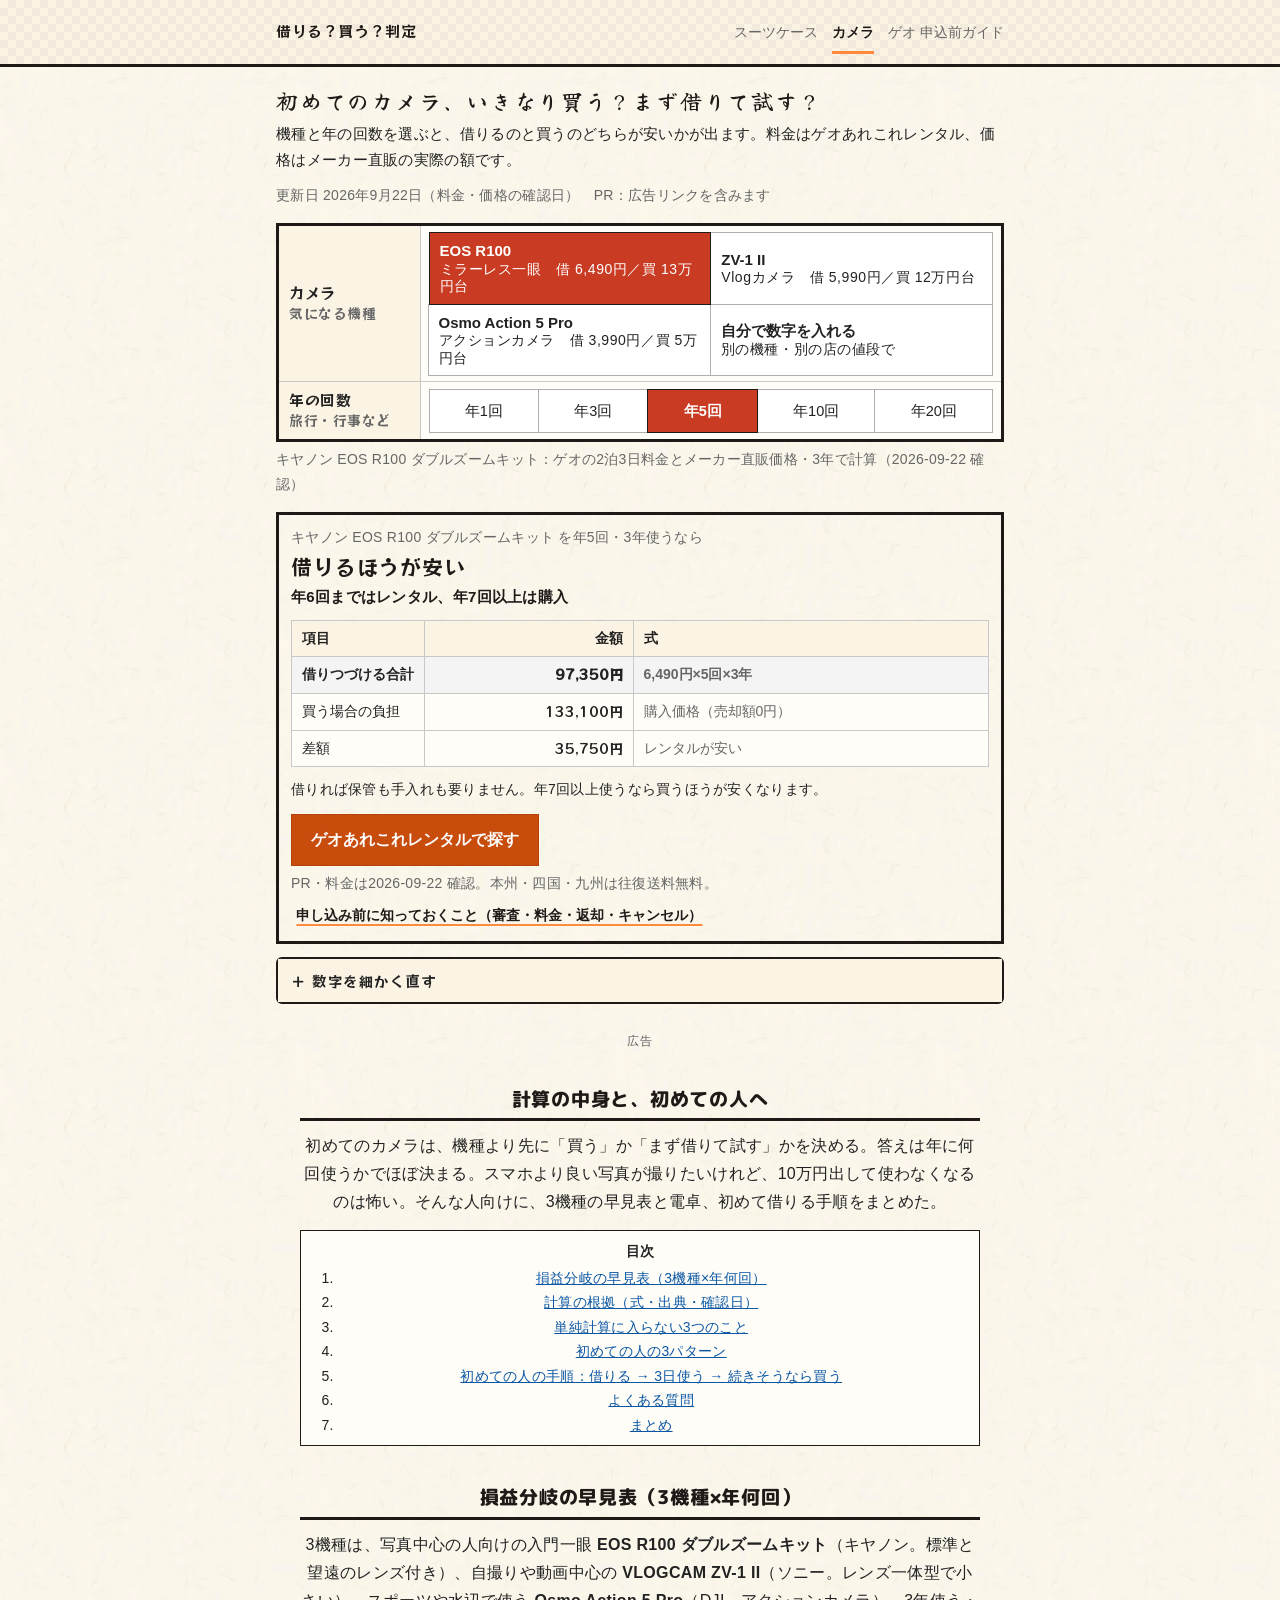
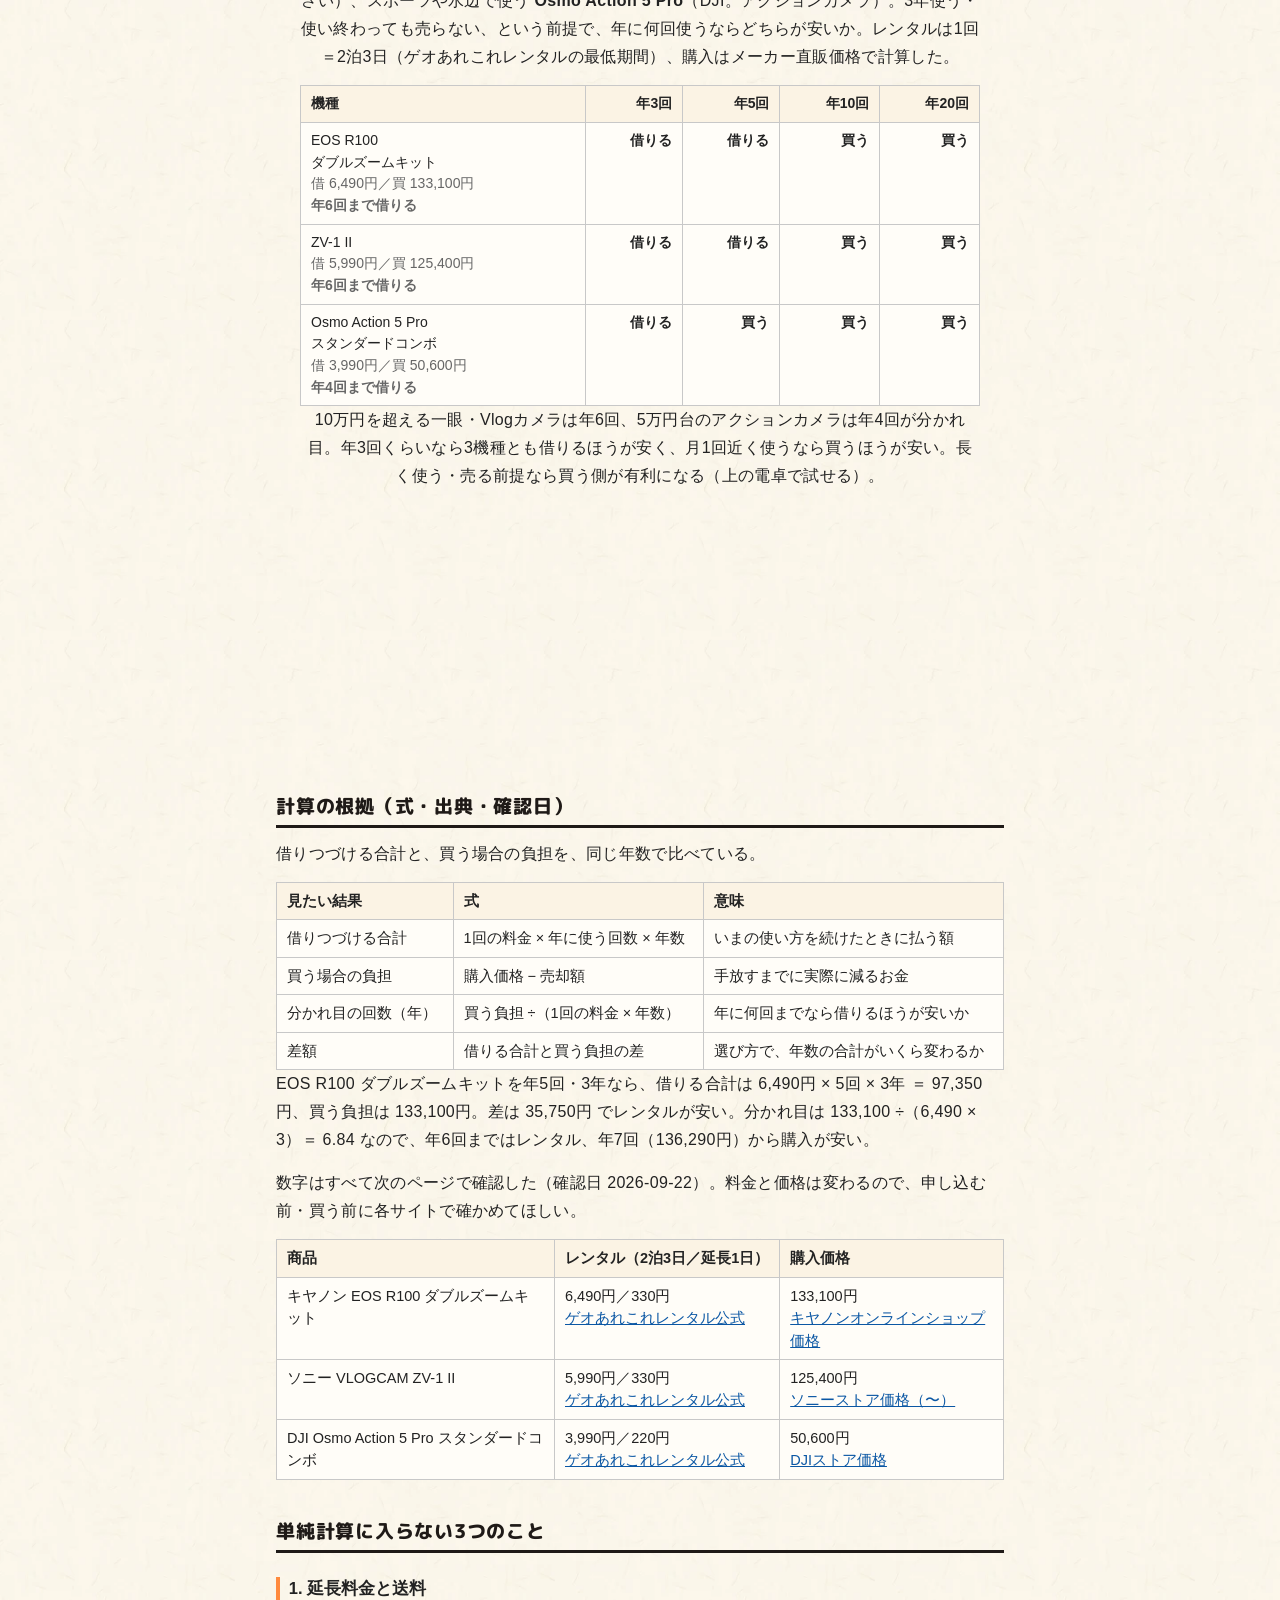
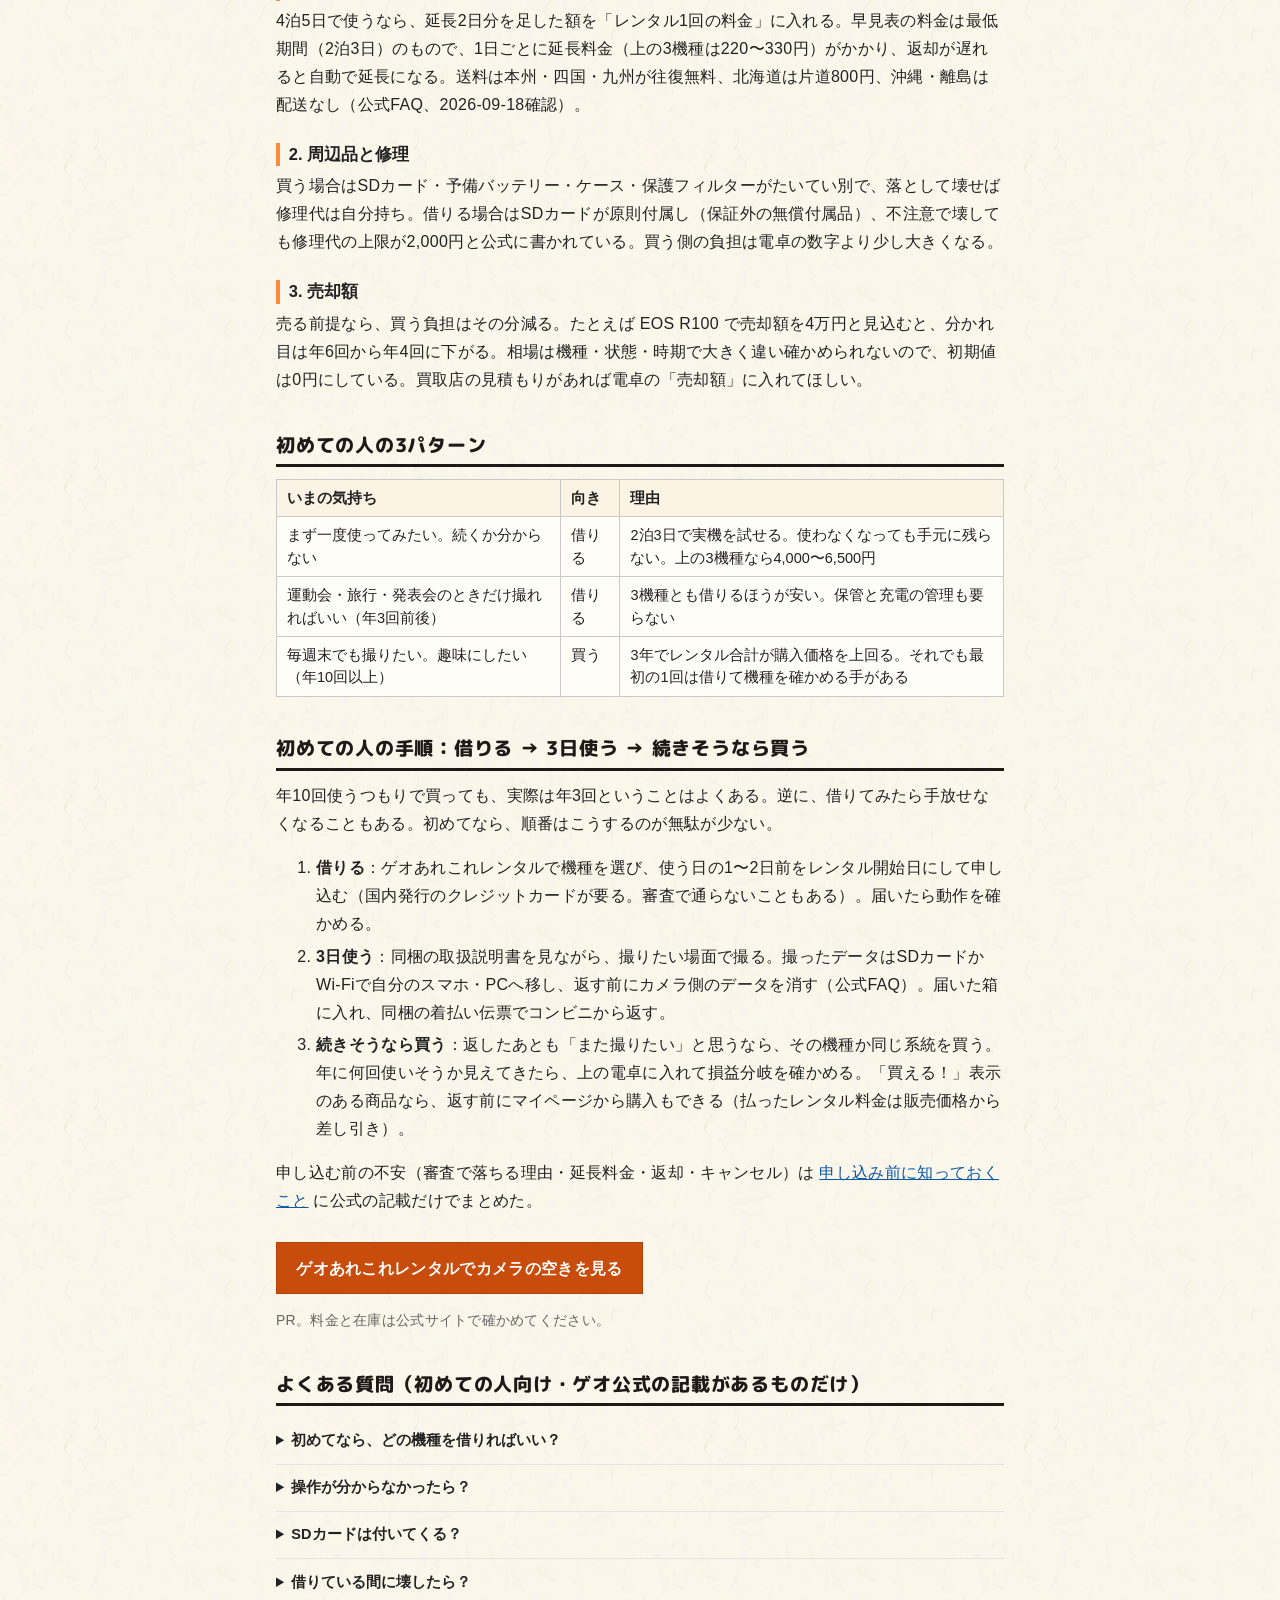
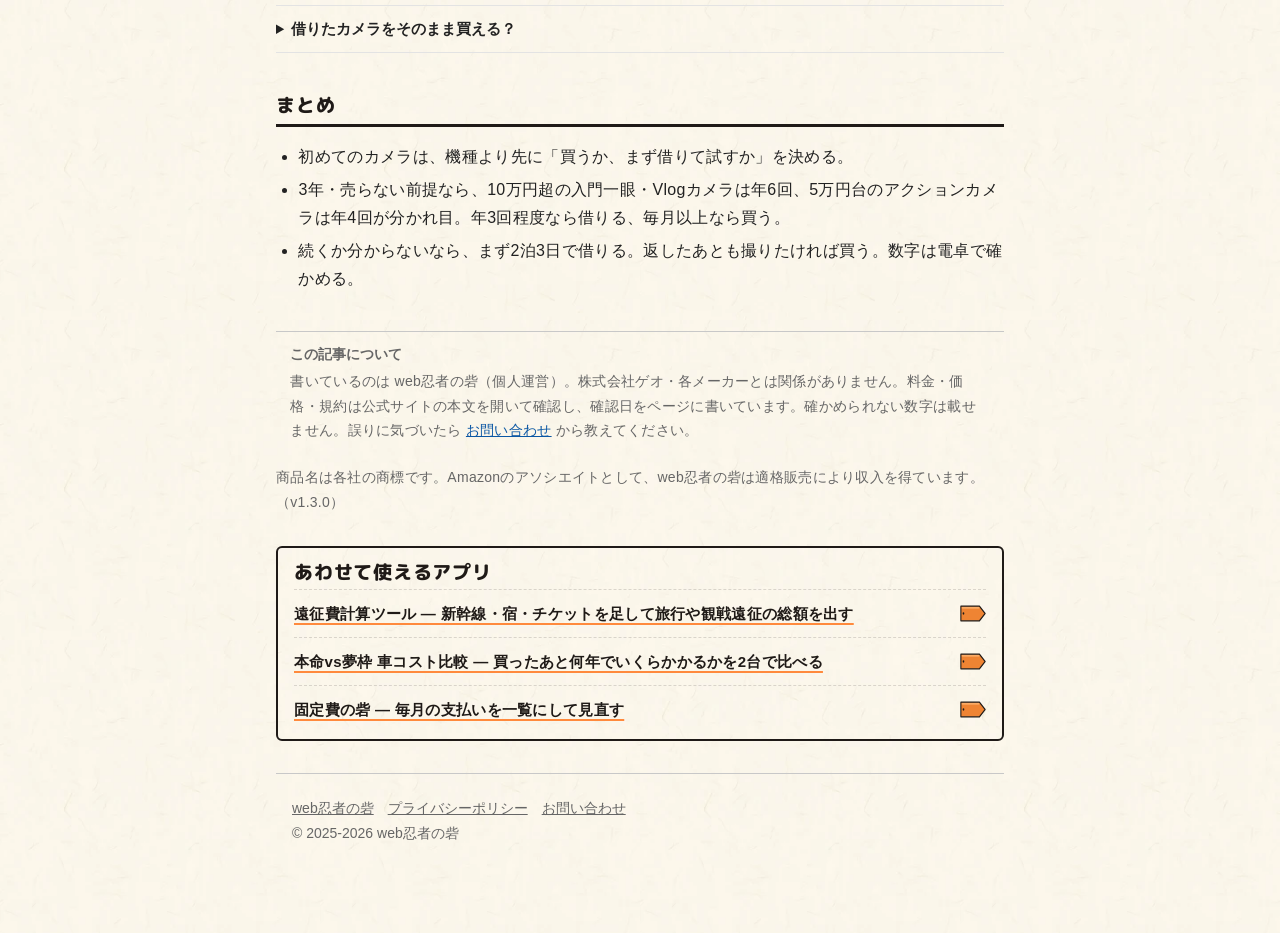
==== camera/index.html @ 1b73aba7 "主ボタンを平らなオレンジ＋墨の枠に統一（kit a52d595） Co-Authored-By: Claude Opus 5.5 <noreply@anthropic.com>" ====
<!DOCTYPE html>
<html lang="ja">
<head>
<meta charset="UTF-8">
<meta name="viewport" content="width=device-width, initial-scale=1">

<title>初めてのカメラ、いきなり買う？まず借りて試す？年5〜7回が分かれ目｜損益分岐を計算【2026年9月】</title>
<meta name="description" content="カメラを持っていない人が、いきなり買うか、まず借りて試すか。年に何回使うかで分かれ目が決まる。入門一眼・Vlogカメラ・アクションカメラの早見表と電卓、初めて借りる手順、初心者の疑問への答え（ゲオ公式の記載のみ）。料金と価格は2026年9月18日確認。">
<link rel="canonical" href="https://rentbuy.kkpwebninja.com/camera/">
<meta name="robots" content="index,follow,max-image-preview:large">
<meta name="theme-color" content="#ff8a3d">
<!-- WEBNINJA_UNIFIED_FAVICON -->
<link rel="icon" type="image/png" sizes="32x32" href="/favicon.png">
<link rel="icon" type="image/png" sizes="192x192" href="/favicon-192.png">
<link rel="apple-touch-icon" sizes="180x180" href="/apple-touch-icon.png">

<meta property="og:type" content="website">
<meta property="og:title" content="初めてのカメラ、いきなり買う？まず借りて試す？年5〜7回が分かれ目">
<meta property="og:description" content="カメラを持っていない人向け。早見表と電卓で年に何回までなら借りるほうが安いかが分かり、初めて借りる手順も。">
<meta property="og:url" content="https://rentbuy.kkpwebninja.com/camera/">
<meta property="og:site_name" content="借りる？買う？判定">
<meta property="og:locale" content="ja_JP">
<meta property="og:image" content="https://rentbuy.kkpwebninja.com/ogp-camera.png?d=20260922">
<meta name="twitter:card" content="summary_large_image">
<meta name="twitter:image" content="https://rentbuy.kkpwebninja.com/ogp-camera.png?d=20260922">

<!-- GA4（砦共通） -->
<script async src="https://www.googletagmanager.com/gtag/js?id=G-2LM85GJN0L"></script>
<script>
  window.dataLayer = window.dataLayer || [];
  function gtag(){dataLayer.push(arguments);}
  gtag('js', new Date());
  gtag('config', 'G-2LM85GJN0L');
</script>
<script async data-overlays="bottom" src="https://pagead2.googlesyndication.com/pagead/js/adsbygoogle.js?client=ca-pub-1298304917726270" crossorigin="anonymous"></script>


<script type="application/ld+json">
{
  "@context":"https://schema.org",
  "@graph":[
    {
      "@type":"WebApplication",
      "@id":"https://rentbuy.kkpwebninja.com/camera/#app",
      "name":"借りる？買う？判定（初めてのカメラ）",
      "url":"https://rentbuy.kkpwebninja.com/camera/",
      "applicationCategory":"FinanceApplication",
      "operatingSystem":"Web",
      "inLanguage":"ja",
      "softwareVersion":"1.4.0",
      "datePublished":"2026-09-18",
      "description":"購入価格・レンタル料金・年に使う回数から、レンタルと購入の損益分岐を計算する無料の電卓。",
      "offers":{"@type":"Offer","price":"0","priceCurrency":"JPY"},
      "author":{"@type":"Organization","name":"web忍者の砦"},
      "publisher":{"@type":"Organization","name":"web忍者の砦","url":"https://kkpwebninja.com/"},
      "isAccessibleForFree":true
    },
    {
      "@type":"FAQPage",
      "@id":"https://rentbuy.kkpwebninja.com/#faq",
      "mainEntity":[
        {"@type":"Question","name":"初めてなら、どの機種を借ればいいですか",
         "acceptedAnswer":{"@type":"Answer","text":"ゲオあれこれレンタルのカメラ一覧では、EOS R100 や EOS R50 のダブルズームキットに「入学式・旅行」、EOS Kiss M2 に「初心者・サブ機」の表示が付いています（2026年9月18日時点）。写真中心なら入門一眼、自撮りや動画中心なら Vlog カメラ、スポーツや水辺ならアクションカメラが対象になります。"}},
        {"@type":"Question","name":"操作が分からなかったらどうすればいいですか",
         "acceptedAnswer":{"@type":"Answer","text":"公式FAQによると、各商品には原則としてメーカーの公式取扱説明書が同梱されます。充電方法や撮影データの転送方法も、同梱の説明書かメーカー公式サイトで確認するよう案内されています。"}},
        {"@type":"Question","name":"SDカードは付いてきますか",
         "acceptedAnswer":{"@type":"Answer","text":"原則として付属しますが、保証対象外の「無償付属品」です。不足や不具合があっても再送・交換・返金はなく、大切な撮影には予備を自分で用意するよう公式FAQに書かれています。"}},
        {"@type":"Question","name":"借りている間に壊したらどうなりますか",
         "acceptedAnswer":{"@type":"Answer","text":"公式の保証ページでは、通常の使い方でついたキズや汚れは請求されず、不注意で壊した場合の修理代は上限2,000円とされています。破損の程度が大きい場合は修理費の一部か商品代金相当額を負担することがあり、紛失・盗難は販売価格の100%を上限に請求されます。"}},
        {"@type":"Question","name":"借りたカメラをそのまま買えますか",
         "acceptedAnswer":{"@type":"Answer","text":"商品ページに「買える！」アイコンがある商品だけ、レンタル期間中にマイページから購入できます。支払い済みのレンタル料金は販売価格から差し引かれます。返却手続き後は購入できず、購入品は中古品でメーカー保証はありません（公式FAQ）。"}}
      ]
    }
  ]
}
</script>

<!-- 筆と太字はこのページで使う字だけ（python3 ~/test/kkp-kit/fonttext.py index.html --extra "（JS 内の全角文字すべて）"）。本文の書体はこのサイトのまま -->
<link href="https://fonts.googleapis.com/css2?family=M+PLUS+Rounded+1c:wght@700;800&display=swap" rel="stylesheet">
<link href="https://fonts.googleapis.com/css2?family=Yuji+Syuku&family=RocknRoll+One&display=swap&text=%25%2C-.0123456789%40ACDEFGIJKLMOPQRSUVWZ_abcegijklmnoprstvwz%C2%A9%C3%97%C3%B7%E2%80%94%E2%86%92%E2%88%92%E3%80%81%E3%80%82%E3%80%8C%E3%80%8D%E3%80%90%E3%80%91%E3%80%9C%E3%81%82%E3%81%84%E3%81%86%E3%81%88%E3%81%8A%E3%81%8B%E3%81%8C%E3%81%8D%E3%81%8F%E3%81%90%E3%81%91%E3%81%93%E3%81%94%E3%81%95%E3%81%97%E3%81%98%E3%81%99%E3%81%9A%E3%81%9B%E3%81%9D%E3%81%9F%E3%81%A0%E3%81%A1%E3%81%A3%E3%81%A4%E3%81%A5%E3%81%A6%E3%81%A7%E3%81%A8%E3%81%A9%E3%81%AA%E3%81%AB%E3%81%AE%E3%81%AF%E3%81%B0%E3%81%B3%E3%81%B6%E3%81%B8%E3%81%B9%E3%81%BB%E3%81%BC%E3%81%BE%E3%81%BF%E3%82%80%E3%82%81%E3%82%82%E3%82%84%E3%82%88%E3%82%89%E3%82%8A%E3%82%8B%E3%82%8C%E3%82%8D%E3%82%8F%E3%82%92%E3%82%93%E3%82%A2%E3%82%A3%E3%82%A4%E3%82%A8%E3%82%AA%E3%82%AB%E3%82%AC%E3%82%AD%E3%82%AF%E3%82%B1%E3%82%B2%E3%82%B3%E3%82%B5%E3%82%B7%E3%82%B8%E3%82%B9%E3%82%BA%E3%82%BB%E3%82%BD%E3%82%BF%E3%83%80%E3%83%81%E3%83%83%E3%83%84%E3%83%86%E3%83%87%E3%83%88%E3%83%89%E3%83%8B%E3%83%8E%E3%83%90%E3%83%91%E3%83%93%E3%83%95%E3%83%96%E3%83%97%E3%83%99%E3%83%9A%E3%83%9B%E3%83%9C%E3%83%9D%E3%83%9E%E3%83%9F%E3%83%A0%E3%83%A1%E3%83%A3%E3%83%A4%E3%83%A7%E3%83%A9%E3%83%AA%E3%83%AB%E3%83%AC%E3%83%B3%E3%83%BB%E3%83%BC%E4%B8%80%E4%B8%87%E4%B8%8A%E4%B8%8B%E4%B8%8D%E4%B8%AD%E4%B9%9D%E4%BA%88%E4%BA%8B%E4%BA%A4%E4%BA%BA%E4%BB%98%E4%BB%A3%E4%BB%A5%E4%BB%B6%E4%BC%9A%E4%BC%9D%E4%BD%8E%E4%BD%93%E4%BD%95%E4%BD%9C%E4%BD%BF%E4%BE%A1%E4%BF%82%E4%BF%9D%E4%BF%AE%E5%80%8B%E5%80%99%E5%80%9F%E5%80%A4%E5%81%B4%E5%82%99%E5%84%9F%E5%85%83%E5%85%85%E5%85%88%E5%85%A5%E5%85%AC%E5%85%B7%E5%85%B8%E5%86%85%E5%86%86%E5%86%8D%E5%86%99%E5%87%BA%E5%88%86%E5%88%87%E5%88%9D%E5%88%A4%E5%88%A5%E5%88%A9%E5%89%87%E5%89%8D%E5%8A%9B%E5%8B%95%E5%8C%97%E5%8D%93%E5%8D%98%E5%8D%B4%E5%8E%9F%E5%8F%8E%E5%8F%96%E5%8F%A3%E5%8F%A4%E5%8F%B0%E5%90%84%E5%90%88%E5%90%8C%E5%90%8D%E5%90%91%E5%90%AB%E5%91%8A%E5%91%A8%E5%91%B3%E5%91%BD%E5%93%81%E5%95%86%E5%95%8F%E5%96%B6%E5%9B%9B%E5%9B%9E%E5%9B%BA%E5%9B%BD%E5%9C%A8%E5%9E%8B%E5%A0%B4%E5%A3%8A%E5%A3%B2%E5%A4%89%E5%A4%96%E5%A4%A2%E5%A4%A7%E5%A4%B1%E5%A7%8B%E5%AD%97%E5%AD%A6%E5%AE%89%E5%AE%9A%E5%AE%9F%E5%AE%BF%E5%AF%A9%E5%AF%BE%E5%B0%8F%E5%B0%91%E5%B1%8A%E5%B1%9E%E5%B2%90%E5%B3%B6%E5%B7%9E%E5%B7%AE%E5%B8%B8%E5%B9%B4%E5%B9%B9%E5%BA%83%E5%BA%97%E5%BA%A6%E5%BA%AB%E5%BB%B6%E5%BC%8F%E5%BC%95%E5%BD%93%E5%BD%A2%E5%BD%B1%E5%BE%80%E5%BE%81%E5%BE%8C%E5%BE%97%E5%BE%A9%E5%BF%83%E5%BF%8D%E6%80%96%E6%80%9D%E6%84%8F%E6%85%8B%E6%88%A6%E6%89%8B%E6%89%95%E6%89%B1%E6%8B%85%E6%8B%A0%E6%8C%81%E6%8E%A2%E6%8F%90%E6%8F%9B%E6%90%8D%E6%92%AE%E6%93%8D%E6%94%AF%E6%94%BE%E6%95%85%E6%95%99%E6%95%B0%E6%96%87%E6%96%99%E6%96%B0%E6%96%B9%E6%97%85%E6%97%A5%E6%97%A7%E6%97%A9%E6%98%8E%E6%99%82%E6%9B%B4%E6%9B%B8%E6%9C%80%E6%9C%88%E6%9C%89%E6%9C%9B%E6%9C%9F%E6%9C%AB%E6%9C%AC%E6%9D%A1%E6%9E%9A%E6%9E%9C%E6%9E%A0%E6%9F%BB%E6%A0%AA%E6%A0%B9%E6%A0%BC%E6%A1%88%E6%A2%B1%E6%A8%99%E6%A9%9F%E6%AC%84%E6%AC%A1%E6%AE%8B%E6%AE%B5%E6%AF%8E%E6%AF%94%E6%B0%97%E6%B0%B4%E6%B1%82%E6%B1%9A%E6%B1%BA%E6%B2%96%E6%B3%8A%E6%B3%95%E6%B3%A8%E6%B5%B7%E6%B6%88%E6%B8%88%E6%B8%9B%E6%BA%96%E7%82%B9%E7%84%A1%E7%84%B6%E7%89%87%E7%8A%B6%E7%90%86%E7%94%A8%E7%94%B1%E7%94%B3%E7%94%BB%E7%95%AA%E7%99%BA%E7%9A%84%E7%9B%8A%E7%9B%97%E7%9B%AE%E7%9B%B4%E7%9B%B8%E7%9C%9F%E7%9C%BC%E7%9D%80%E7%9F%A5%E7%A0%A6%E7%A0%B4%E7%A2%BA%E7%A4%BA%E7%A4%BE%E7%A5%A8%E7%A7%BB%E7%A8%8B%E7%A8%8E%E7%A8%AE%E7%A9%8D%E7%A9%BA%E7%AA%93%E7%AD%94%E7%AE%97%E7%AE%A1%E7%AE%B1%E7%B3%BB%E7%B4%84%E7%B4%90%E7%B4%94%E7%B4%9B%E7%B4%B0%E7%B5%82%E7%B5%90%E7%B5%A1%E7%B5%B1%E7%B6%9A%E7%B7%8F%E7%B7%9A%E7%B8%84%E8%80%85%E8%87%AA%E8%89%AF%E8%90%BD%E8%A1%8C%E8%A1%A8%E8%A3%9C%E8%A6%81%E8%A6%8B%E8%A6%8F%E8%A6%A7%E8%A6%B3%E8%A8%88%E8%A8%98%E8%A8%AD%E8%A8%BC%E8%A9%A6%E8%A9%B3%E8%AA%8D%E8%AA%A4%E8%AA%AC%E8%AA%AD%E8%AB%8B%E8%AD%B7%E8%B1%A1%E8%B2%A0%E8%B2%A9%E8%B2%B7%E8%B2%BB%E8%B3%87%E8%B3%AA%E8%B3%BC%E8%B6%85%E8%B6%A3%E8%B6%B3%E8%BA%AB%E8%BB%8A%E8%BB%A2%E8%BC%83%E8%BC%89%E8%BE%BA%E8%BE%BC%E8%BF%91%E8%BF%94%E9%80%81%E9%80%86%E9%80%9A%E9%80%A3%E9%80%B1%E9%81%85%E9%81%8B%E9%81%93%E9%81%95%E9%81%A0%E9%81%A9%E9%81%B8%E9%83%A8%E9%85%8D%E9%87%91%E9%95%B7%E9%96%80%E9%96%8B%E9%96%93%E9%96%A2%E9%99%90%E9%9A%9B%E9%9A%9C%E9%9A%A0%E9%9B%A2%E9%9B%A3%E9%9B%BB%E9%9D%A2%E9%A0%85%E9%A0%86%E9%A1%8D%E9%A7%84%EF%BC%81%EF%BC%88%EF%BC%89%EF%BC%8B%EF%BC%8F%EF%BC%9A%EF%BC%9D%EF%BC%9F%EF%BD%9C" rel="stylesheet">
<!-- 共通部品 D4（kkp-kit を kit/ にコピーしたもの。中は手で直さず kkp-kit 側で直して sync.sh） -->
<link rel="stylesheet" href="/kit/kit.css?v=a52d595">
<script src="/kit/kit.js?v=a52d595" defer></script>
<link rel="stylesheet" href="/style.css?v=20261025ux">
<!-- kkp-rel-d4:start -->
<style id="kkp-rel-d4">
/* あわせて使えるアプリ（統一仕様の欄）を D4 に: 和紙の面・筆の見出し・墨の字＋オレンジの下線＋道しるべ。入れ物なので影なし（kit: 影は押せるものだけ）。中身とリンクは触らない（インライン style に勝つため !important） */
@media screen{
.kkp-rel{box-sizing:border-box;background:var(--k-kinari) url(/kit/img/d4-washi.webp) 0 0/320px auto!important;border:var(--k-bw-s) solid var(--k-sumi)!important;border-radius:var(--k-r)!important;box-shadow:none!important;padding:12px 16px 6px!important;color:var(--k-sumi);text-align:left}
.kkp-rel>div:first-child,.kkp-rel>b:first-child{display:block;margin:0 0 4px!important;padding:0!important;border:0!important;font-family:var(--k-head)!important;font-weight:800!important;font-size:19px!important;line-height:1.3!important;letter-spacing:.04em;color:var(--k-sumi)!important;font-feature-settings:"palt" 1}
.kkp-rel>a{display:flex!important;align-items:center;gap:12px;box-sizing:border-box;min-height:48px;margin:0!important;padding:10px 0!important;border:0!important;border-top:1px dashed var(--k-line-soft)!important;background:none!important;color:var(--k-sumi)!important;font-size:15px!important;font-weight:700!important;line-height:1.55!important;letter-spacing:.02em;text-decoration:underline!important;text-decoration-color:var(--k-orange)!important;text-decoration-thickness:2px!important;text-underline-offset:4px;-webkit-tap-highlight-color:transparent}
.kkp-rel>a::after{content:"";flex:none;width:26px;height:17px;margin-left:auto;background:var(--k-sign) center/100% 100% no-repeat;transition:transform .2s}
.kkp-rel>a:hover{color:var(--k-shu)!important}
.kkp-rel>a:hover::after,.kkp-rel>a:active::after,.kkp-rel>a:focus-visible::after{transform:translateX(4px)}
}
@media screen and (max-width:712px){.kkp-rel{max-width:calc(100vw - 24px)!important;margin-left:auto!important;margin-right:auto!important}}
</style>
<!-- kkp-rel-d4:end -->
</head>
<body class="k-page">
<div class="site"><div class="site-in">
  <a class="site-name" href="/">借りる？買う？判定</a>
  <nav class="site-nav"><a href="/">スーツケース</a><a href="/camera/" aria-current="page">カメラ</a><a href="/geo-arekore/">ゲオ 申込前ガイド</a></nav>
</div></div>
<div class="wrap">
<header>
  <h1>初めてのカメラ、いきなり買う？まず借りて試す？</h1>
  <p class="lead">機種と年の回数を選ぶと、借りるのと買うのどちらが安いかが出ます。料金はゲオあれこれレンタル、価格はメーカー直販の実際の額です。</p>
  <p class="meta">更新日 2026年9月22日（料金・価格の確認日）　PR：広告リンクを含みます</p>
</header>

<main>
<table class="tool" aria-label="借りる？買う？の判定">
  <tr><th>カメラ<small>気になる機種</small></th><td><div class="seg two" id="chips"></div></td></tr>
  <tr><th>年の回数<small>旅行・行事など</small></th><td><div class="seg" id="nPick"></div></td></tr>
</table>
<p class="chipnote" id="chipnote"></p>

<section class="result" id="result" aria-live="polite">
  <p class="verdict" id="rItem"></p>
  <p class="big" id="rBig"></p>
  <p class="be" id="rBe"></p>
  <table class="rtable">
    <tr><th>項目</th><th class="num">金額</th><th>式</th></tr>
    <tr id="cRent"><td class="k">借りつづける合計</td><td class="num" id="rRent"></td><td class="f" id="rRentSub"></td></tr>
    <tr id="cBuy"><td class="k">買う場合の負担</td><td class="num" id="rBuy"></td><td class="f" id="rBuySub"></td></tr>
    <tr><td class="k">差額</td><td class="num" id="rDiff"></td><td class="f" id="rDiffSub"></td></tr>
  </table>
  <p class="why" id="rWhy"></p>
  <a class="cta" id="cta" href="#" target="_blank" rel="sponsored nofollow noopener"></a>
  <p class="ctanote" id="ctaNote"></p>
  <span id="a8px"></span>
  <a class="cta2" id="killer" href="/geo-arekore/" hidden>申し込み前に知っておくこと（審査・料金・返却・キャンセル）</a>
</section>

<details class="fine" id="fine">
  <summary>数字を細かく直す</summary>
  <section class="calc" aria-label="損益分岐の電卓">
  <table class="form">
    <tr><th><label for="price">購入価格<small>税込</small></label></th><td><input type="number" id="price" inputmode="numeric" min="0" step="1000"><span class="unit">円</span></td></tr>
    <tr><th><label for="fee">レンタル1回の料金<small>延長・送料も含めた合計</small></label></th><td><input type="number" id="fee" inputmode="numeric" min="0" step="10"><span class="unit">円</span></td></tr>
    <tr><th><label for="n">年に使う回数<small>旅行・行事など</small></label></th><td><input type="number" id="n" inputmode="numeric" min="1" max="365" step="1"><span class="unit">回</span></td></tr>
    <tr><th><label for="years">使う年数<small>買ったら何年使うか</small></label></th><td><input type="number" id="years" inputmode="numeric" min="1" max="10" step="1"><span class="unit">年</span></td></tr>
    <tr><th><label for="resale">手放すときの売却額<small>売らないなら0</small></label></th><td><input type="number" id="resale" inputmode="numeric" min="0" step="1000"><span class="unit">円</span></td></tr>
  </table>
  <p class="note">直すとすぐ結果が変わります。URLを送れば同じ条件で見られます。カメラ以外の物も計算できます。</p>
  </section>
</details>

<div class="kkp-ad">
  <div class="kkp-ad-label">広告</div>

<h2 id="yomu">計算の中身と、初めての人へ</h2>
<p>初めてのカメラは、機種より先に「買う」か「まず借りて試す」かを決める。答えは年に何回使うかでほぼ決まる。スマホより良い写真が撮りたいけれど、10万円出して使わなくなるのは怖い。そんな人向けに、3機種の早見表と電卓、初めて借りる手順をまとめた。</p>

<nav class="toc"><b>目次</b>
  <ol>
    <li><a href="#kekka">損益分岐の早見表（3機種×年何回）</a></li>
        <li><a href="#konkyo">計算の根拠（式・出典・確認日）</a></li>
    <li><a href="#sanyoso">単純計算に入らない3つのこと</a></li>
    <li><a href="#type">初めての人の3パターン</a></li>
    <li><a href="#daisan">初めての人の手順：借りる → 3日使う → 続きそうなら買う</a></li>
    <li><a href="#faq">よくある質問</a></li>
    <li><a href="#matome">まとめ</a></li>
  </ol>
</nav>

<h2 id="kekka">損益分岐の早見表（3機種×年何回）</h2>
<p>3機種は、写真中心の人向けの入門一眼 <b>EOS R100 ダブルズームキット</b>（キヤノン。標準と望遠のレンズ付き）、自撮りや動画中心の <b>VLOGCAM ZV-1 II</b>（ソニー。レンズ一体型で小さい）、スポーツや水辺で使う <b>Osmo Action 5 Pro</b>（DJI。アクションカメラ）。3年使う・使い終わっても売らない、という前提で、年に何回使うならどちらが安いか。レンタルは1回＝2泊3日（ゲオあれこれレンタルの最低期間）、購入はメーカー直販価格で計算した。</p>
<div class="scroll">
<table class="hayami">
  <tr><th>機種</th><th class="num">年3回</th><th class="num">年5回</th><th class="num">年10回</th><th class="num">年20回</th></tr>
  <tr><td>EOS R100<br>ダブルズームキット<br><span class="note">借 6,490円／買 133,100円<br><b>年6回まで借りる</b></span></td><td class="num">借りる</td><td class="num">借りる</td><td class="num">買う</td><td class="num">買う</td></tr>
  <tr><td>ZV-1 II<br><span class="note">借 5,990円／買 125,400円<br><b>年6回まで借りる</b></span></td><td class="num">借りる</td><td class="num">借りる</td><td class="num">買う</td><td class="num">買う</td></tr>
  <tr><td>Osmo Action 5 Pro<br>スタンダードコンボ<br><span class="note">借 3,990円／買 50,600円<br><b>年4回まで借りる</b></span></td><td class="num">借りる</td><td class="num">買う</td><td class="num">買う</td><td class="num">買う</td></tr>
</table>
</div>
<p>10万円を超える一眼・Vlogカメラは年6回、5万円台のアクションカメラは年4回が分かれ目。年3回くらいなら3機種とも借りるほうが安く、月1回近く使うなら買うほうが安い。長く使う・売る前提なら買う側が有利になる（上の電卓で試せる）。</p>


  <ins class="adsbygoogle" style="display:block"
       data-ad-client="ca-pub-1298304917726270"
       data-ad-slot="2937937957"
       data-ad-format="rectangle"
       data-full-width-responsive="false"></ins>
</div>

<h2 id="konkyo">計算の根拠（式・出典・確認日）</h2>
<p>借りつづける合計と、買う場合の負担を、同じ年数で比べている。</p>
<div class="scroll">
<table>
  <tr><th>見たい結果</th><th>式</th><th>意味</th></tr>
  <tr><td>借りつづける合計</td><td>1回の料金 × 年に使う回数 × 年数</td><td>いまの使い方を続けたときに払う額</td></tr>
  <tr><td>買う場合の負担</td><td>購入価格 − 売却額</td><td>手放すまでに実際に減るお金</td></tr>
  <tr><td>分かれ目の回数（年）</td><td>買う負担 ÷（1回の料金 × 年数）</td><td>年に何回までなら借りるほうが安いか</td></tr>
  <tr><td>差額</td><td>借りる合計と買う負担の差</td><td>選び方で、年数の合計がいくら変わるか</td></tr>
</table>
</div>
<p>EOS R100 ダブルズームキットを年5回・3年なら、借りる合計は 6,490円 × 5回 × 3年 ＝ 97,350円、買う負担は 133,100円。差は 35,750円 でレンタルが安い。分かれ目は 133,100 ÷（6,490 × 3）＝ 6.84 なので、年6回まではレンタル、年7回（136,290円）から購入が安い。</p>
<p>数字はすべて次のページで確認した（確認日 <span id="checked"></span>）。料金と価格は変わるので、申し込む前・買う前に各サイトで確かめてほしい。</p>
<div class="scroll"><table id="src"></table></div>

<h2 id="sanyoso">単純計算に入らない3つのこと</h2>
<h3>1. 延長料金と送料</h3>
<p>4泊5日で使うなら、延長2日分を足した額を「レンタル1回の料金」に入れる。早見表の料金は最低期間（2泊3日）のもので、1日ごとに延長料金（上の3機種は220〜330円）がかかり、返却が遅れると自動で延長になる。送料は本州・四国・九州が往復無料、北海道は片道800円、沖縄・離島は配送なし（公式FAQ、2026-09-18確認）。</p>
<h3>2. 周辺品と修理</h3>
<p>買う場合はSDカード・予備バッテリー・ケース・保護フィルターがたいてい別で、落として壊せば修理代は自分持ち。借りる場合はSDカードが原則付属し（保証外の無償付属品）、不注意で壊しても修理代の上限が2,000円と公式に書かれている。買う側の負担は電卓の数字より少し大きくなる。</p>
<h3>3. 売却額</h3>
<p>売る前提なら、買う負担はその分減る。たとえば EOS R100 で売却額を4万円と見込むと、分かれ目は年6回から年4回に下がる。相場は機種・状態・時期で大きく違い確かめられないので、初期値は0円にしている。買取店の見積もりがあれば電卓の「売却額」に入れてほしい。</p>

<h2 id="type">初めての人の3パターン</h2>
<div class="scroll">
<table>
  <tr><th>いまの気持ち</th><th>向き</th><th>理由</th></tr>
  <tr><td>まず一度使ってみたい。続くか分からない</td><td>借りる</td><td>2泊3日で実機を試せる。使わなくなっても手元に残らない。上の3機種なら4,000〜6,500円</td></tr>
  <tr><td>運動会・旅行・発表会のときだけ撮れればいい（年3回前後）</td><td>借りる</td><td>3機種とも借りるほうが安い。保管と充電の管理も要らない</td></tr>
  <tr><td>毎週末でも撮りたい。趣味にしたい（年10回以上）</td><td>買う</td><td>3年でレンタル合計が購入価格を上回る。それでも最初の1回は借りて機種を確かめる手がある</td></tr>
</table>
</div>

<h2 id="daisan">初めての人の手順：借りる → 3日使う → 続きそうなら買う</h2>
<p>年10回使うつもりで買っても、実際は年3回ということはよくある。逆に、借りてみたら手放せなくなることもある。初めてなら、順番はこうするのが無駄が少ない。</p>
<ol>
  <li><b>借りる</b>：ゲオあれこれレンタルで機種を選び、使う日の1〜2日前をレンタル開始日にして申し込む（国内発行のクレジットカードが要る。審査で通らないこともある）。届いたら動作を確かめる。</li>
  <li><b>3日使う</b>：同梱の取扱説明書を見ながら、撮りたい場面で撮る。撮ったデータはSDカードかWi-Fiで自分のスマホ・PCへ移し、返す前にカメラ側のデータを消す（公式FAQ）。届いた箱に入れ、同梱の着払い伝票でコンビニから返す。</li>
  <li><b>続きそうなら買う</b>：返したあとも「また撮りたい」と思うなら、その機種か同じ系統を買う。年に何回使いそうか見えてきたら、上の電卓に入れて損益分岐を確かめる。「買える！」表示のある商品なら、返す前にマイページから購入もできる（払ったレンタル料金は販売価格から差し引き）。</li>
</ol>
<p>申し込む前の不安（審査で落ちる理由・延長料金・返却・キャンセル）は <a href="/geo-arekore/">申し込み前に知っておくこと</a> に公式の記載だけでまとめた。</p>
<p><a class="cta" id="cta3" href="https://px.a8.net/svt/ejp?a8mat=4BCDBL+CJW2GY+5212+BW8O2&a8ejpredirect=https%3A%2F%2Fgeo-arekore.jp%2Fgenre%2Fcamera" target="_blank" rel="sponsored nofollow noopener">ゲオあれこれレンタルでカメラの空きを見る</a></p>
<p class="ctanote">PR。料金と在庫は公式サイトで確かめてください。</p>

<h2 id="faq">よくある質問（初めての人向け・ゲオ公式の記載があるものだけ）</h2>
<div class="faq">
  <details><summary>初めてなら、どの機種を借りればいい？</summary>
    <p>ゲオあれこれレンタルのカメラ一覧では、EOS R100 や EOS R50 のダブルズームキットに「入学式・旅行」、EOS Kiss M2 に「初心者・サブ機」の表示が付いています（2026年9月18日時点）。写真中心なら入門一眼、自撮りや動画中心なら Vlog カメラ、スポーツや水辺ならアクションカメラが候補です。どれが自分に合うかを確かめるのが、借りる目的でもあります。</p></details>
  <details><summary>操作が分からなかったら？</summary>
    <p>公式FAQによると、各商品には原則としてメーカーの公式取扱説明書が同梱されます。充電方法や、撮った写真をスマホ・PCへ移す方法も、同梱の説明書かメーカー公式サイトで確認するよう案内されています。より詳しい操作はメーカーのサポート窓口へ、とのことです。</p></details>
  <details><summary>SDカードは付いてくる？</summary>
    <p>原則として付属しますが、保証対象外の「無償付属品」です。不足や不具合があっても再送・交換・返金はなく、大切な撮影には予備を自分で用意するよう公式FAQに書かれています。撮れる枚数は機種と画質設定で変わるため、メーカー公式サイトで確認するよう案内されています。</p></details>
  <details><summary>借りている間に壊したら？</summary>
    <p>公式の保証ページでは、通常の使い方でついたキズや汚れは請求なし、不注意で壊した場合の修理代は上限2,000円です。破損の程度が大きい場合は修理費の一部か商品代金相当額を負担することがあり、紛失・盗難は販売価格の100%を上限に請求されます。壊したらすぐマイページから連絡します。</p></details>
  <details><summary>借りたカメラをそのまま買える？</summary>
    <p>商品ページに「買える！」アイコンがある商品だけ、レンタル期間中にマイページから購入できます。支払い済みのレンタル料金は販売価格から差し引かれます。返却手続きのあとは購入できません。購入品は中古品で、外箱やメーカー保証書は原則付かず、メーカー保証もありません（購入後8日以内の自然故障はキャンセル・返金）。上の3機種にこの表示があるかは、商品ページで確かめてください。</p></details>
</div>

<h2 id="matome">まとめ</h2>
<ul>
  <li>初めてのカメラは、機種より先に「買うか、まず借りて試すか」を決める。</li>
  <li>3年・売らない前提なら、10万円超の入門一眼・Vlogカメラは年6回、5万円台のアクションカメラは年4回が分かれ目。年3回程度なら借りる、毎月以上なら買う。</li>
  <li>続くか分からないなら、まず2泊3日で借りる。返したあとも撮りたければ買う。数字は電卓で確かめる。</li>
</ul>

<div class="author">
  <b>この記事について</b>
  <p>書いているのは web忍者の砦（個人運営）。株式会社ゲオ・各メーカーとは関係がありません。料金・価格・規約は公式サイトの本文を開いて確認し、確認日をページに書いています。確かめられない数字は載せません。誤りに気づいたら <a href="https://kkpwebninja.com/otoiawase" target="_blank" rel="noopener">お問い合わせ</a> から教えてください。</p>
</div>
<p class="note" style="margin:.8rem 0 0">商品名は各社の商標です。Amazonのアソシエイトとして、web忍者の砦は適格販売により収入を得ています。（v1.3.0）</p>
</main>

<!-- WEBNINJA_UNIFIED_FOOTER -->
<!-- WEBNINJA_RELATED_APPS -->
<div class="related kkp-rel">
  <b>あわせて使えるアプリ</b>
  <a href="https://ensei.kkpwebninja.com/">遠征費計算ツール — 新幹線・宿・チケットを足して旅行や観戦遠征の総額を出す</a>
  <a href="https://car.kkpwebninja.com/">本命vs夢枠 車コスト比較 — 買ったあと何年でいくらかかるかを2台で比べる</a>
  <a href="https://kotei.kkpwebninja.com/">固定費の砦 — 毎月の支払いを一覧にして見直す</a>
</div>

<footer class="site-foot"><div class="in">
  <a href="https://kkpwebninja.com/">web忍者の砦</a><a href="https://privacypolicy.kkpwebninja.com/">プライバシーポリシー</a><a href="https://kkpwebninja.com/otoiawase">お問い合わせ</a>
  <div>© 2025-2026 web忍者の砦</div>
</div></footer>
</div>

<script>
// DATA_START（数字はすべて一次資料の本文で確認。変えるときは確認日も更新する）
var CHECKED = '2026-09-22';
var CAT = 'camera';
var ITEMS = [
  { id:'r100', short:'EOS R100', kind:'ミラーレス一眼', name:'キヤノン EOS R100 ダブルズームキット',
    fee:6490, ext:330, price:133100, band:'13万円台',
    feeSrc:'https://geo-arekore.jp/genre/camera', priceSrc:'https://personal.canon.jp/product/camera/eos/r100', priceSrcName:'キヤノンオンラインショップ価格',
    amazon:'EOS R100 ダブルズームキット' },
  { id:'zv1m2', short:'ZV-1 II', kind:'Vlogカメラ', name:'ソニー VLOGCAM ZV-1 II',
    fee:5990, ext:330, price:125400, band:'12万円台',
    feeSrc:'https://geo-arekore.jp/genre/camera', priceSrc:'https://www.sony.jp/vlogcam/products/ZV-1M2/', priceSrcName:'ソニーストア価格（〜）',
    amazon:'ソニー VLOGCAM ZV-1M2' },
  { id:'oa5p', short:'Osmo Action 5 Pro', kind:'アクションカメラ', name:'DJI Osmo Action 5 Pro スタンダードコンボ',
    fee:3990, ext:220, price:50600, band:'5万円台',
    feeSrc:'https://geo-arekore.jp/genre/camera', priceSrc:'https://store.dji.com/jp/product/osmo-action-5-pro', priceSrcName:'DJIストア価格',
    amazon:'DJI Osmo Action 5 Pro スタンダードコンボ' }
];
var DEFAULTS = { n: 5, years: 3, resale: 0 };
var A8_HREF = 'https://px.a8.net/svt/ejp?a8mat=4BCDBL+CJW2GY+5212+BW8O2&a8ejpredirect=https%3A%2F%2Fgeo-arekore.jp%2Fgenre%2Fcamera';
var A8_IMG = 'https://www19.a8.net/0.gif?a8mat=4BCDBL+CJW2GY+5212+BW8O2';
var AMAZON_TAG = 'kkp15-22';
// DATA_END

// CALC_START
// 借りる合計 = 1回の料金 × 年の回数 × 年数 ／ 買う負担 = 購入価格 − 売却額
// maxRent = 借りる合計が買う負担より安くなる最大の「年の回数」
function judge(fee, price, resale, years, n) {
  var buy = Math.max(0, price - resale);
  var rent = fee * n * years;
  var per = fee * years;
  var maxRent = per > 0 ? Math.ceil(buy / per) - 1 : 0;
  if (maxRent < 0) maxRent = 0;
  return { rent: rent, buy: buy, maxRent: maxRent, choice: rent < buy ? 'rent' : 'buy' };
}
// CALC_END

(function () {
  var $ = function (id) { return document.getElementById(id); };
  var yen = function (v) { return Math.round(v).toLocaleString('ja-JP') + '円'; };
  var LIM = { price: [0, 99999999], fee: [0, 9999999], n: [1, 365], years: [1, 10], resale: [0, 99999999] };
  var st = { item: ITEMS[0], price: ITEMS[0].price, fee: ITEMS[0].fee, n: DEFAULTS.n, years: DEFAULTS.years, resale: DEFAULTS.resale };
  var lastKey = '';

  function itemById(id) { for (var i = 0; i < ITEMS.length; i++) if (ITEMS[i].id === id) return ITEMS[i]; return null; }
  function num(v, def, lim) { v = parseInt(v, 10); if (isNaN(v)) return def; return Math.min(lim[1], Math.max(lim[0], v)); }

  // 機種カード（1タップで数字が入る）＋「自分で数字を入れる」
  $('chips').innerHTML = ITEMS.map(function (it) {
    return '<button type="button" data-id="' + it.id + '" aria-pressed="false"><b>' + it.short + '</b><small>' + it.kind + '　借 ' + yen(it.fee) + '／買 ' + it.band + '</small></button>';
  }).join('') + '<button type="button" data-id="custom" aria-pressed="false"><b>自分で数字を入れる</b><small>別の機種・別の店の値段で</small></button>';

  // 年に何回（大きなボタン）。数字入力と連動する
  var N_OPTS = [1, 3, 5, 10, 20];
  $('nPick').innerHTML = N_OPTS.map(function (n) {
    return '<button type="button" data-n="' + n + '" aria-pressed="false">年' + n + '回</button>';
  }).join('');

  // 出典表
  $('src').innerHTML = '<tr><th>商品</th><th>レンタル（2泊3日／延長1日）</th><th>購入価格</th></tr>' + ITEMS.map(function (it) {
    return '<tr><td>' + it.name + '</td><td>' + yen(it.fee) + '／' + yen(it.ext) + '<br><a href="' + it.feeSrc + '" target="_blank" rel="nofollow noopener">ゲオあれこれレンタル公式</a></td>' +
      '<td>' + yen(it.price) + '<br><a href="' + it.priceSrc + '" target="_blank" rel="nofollow noopener">' + it.priceSrcName + '</a></td></tr>';
  }).join('');
  $('checked').textContent = CHECKED;

  function fillInputs() {
    ['price', 'fee', 'n', 'years', 'resale'].forEach(function (k) { $(k).value = st[k]; });
  }

  function writeUrl() {
    var p = [];
    if (st.item) p.push('item=' + st.item.id);
    p.push('price=' + st.price, 'rent=' + st.fee, 'n=' + st.n, 'years=' + st.years);
    if (st.resale) p.push('resale=' + st.resale);
    try { history.replaceState(null, '', location.pathname + '?' + p.join('&')); } catch (e) {}
  }

  function render(track) {
    var it = st.item;
    var fromChip = it && st.price === it.price && st.fee === it.fee;
    [].forEach.call(document.querySelectorAll('#chips button'), function (b) { b.setAttribute('aria-pressed', String(it ? b.dataset.id === it.id : b.dataset.id === 'custom')); });
    [].forEach.call(document.querySelectorAll('#nPick button'), function (b) { b.setAttribute('aria-pressed', String(parseInt(b.dataset.n, 10) === st.n)); });
    $('chipnote').textContent = it
      ? (fromChip ? it.name + '：ゲオの2泊3日料金とメーカー直販価格・' + st.years + '年で計算（' + CHECKED + ' 確認）' : it.name + ' の数字を変えて計算中')
      : '下の「数字を細かく直す」に入れた数字で計算中';
    writeUrl();

    var r = judge(st.fee, st.price, st.resale, st.years, st.n);
    $('rItem').textContent = (it ? it.name + ' を' : '') + '年' + st.n + '回・' + st.years + '年使うなら';
    $('rBig').textContent = r.choice === 'rent' ? '借りるほうが安い' : '買うほうが安い';
    $('rBe').textContent = r.maxRent >= 1
      ? '年' + r.maxRent + '回まではレンタル、年' + (r.maxRent + 1) + '回以上は購入'
      : '年1回でも購入のほうが安い';
    $('rRent').textContent = yen(r.rent);
    $('rRentSub').textContent = yen(st.fee) + '×' + st.n + '回×' + st.years + '年';
    $('rBuy').textContent = yen(r.buy);
    $('rBuySub').textContent = st.resale > 0 ? yen(st.price) + '−売却' + yen(st.resale) : '購入価格（売却額0円）';
    $('cRent').className = r.choice === 'rent' ? 'win' : '';
    $('cBuy').className = r.choice === 'buy' ? 'win' : '';
    var diff = Math.abs(r.buy - r.rent);
    $('rDiff').textContent = yen(diff);
    $('rDiffSub').textContent = diff === 0 ? '同額' : (r.choice === 'rent' ? 'レンタルが安い' : '購入が安い');
    $('rWhy').textContent = r.choice === 'rent'
      ? '借りれば保管も手入れも要りません。年' + (r.maxRent + 1) + '回以上使うなら買うほうが安くなります。'
      : (diff === 0 ? '合計は同じです。' : '') + '買えば使いたい日にすぐ使えます。年' + r.maxRent + '回以下なら借りるほうが安くなります。';

    var cta = $('cta');
    cta.dataset.choice = r.choice;
    if (r.choice === 'rent') {
      cta.href = A8_HREF;
      cta.textContent = 'ゲオあれこれレンタルで探す';
      $('ctaNote').textContent = 'PR・料金は' + CHECKED + ' 確認。本州・四国・九州は往復送料無料。';
      $('a8px').innerHTML = '<img border="0" width="1" height="1" src="' + A8_IMG + '" alt="">';
      $('killer').hidden = false;
    } else {
      cta.href = 'https://www.amazon.co.jp/s?k=' + encodeURIComponent(it ? it.amazon : 'デジタルカメラ') + '&tag=' + AMAZON_TAG;
      cta.textContent = 'Amazonでいまの価格を見る';
      $('ctaNote').textContent = it
        ? 'PR・' + it.band + '（メーカー直販・' + CHECKED + ' 確認）。価格は変わります。'
        : 'PR・販売店の価格は変わります。買う前に確かめてください。';
      $('a8px').innerHTML = '';
      $('killer').hidden = true;
    }

    // 同じ条件の連続イベントは送らない
    var key = [it ? it.id : '', st.price, st.fee, st.n, st.years, st.resale].join('|');
    if (track && key !== lastKey && typeof gtag === 'function') {
      gtag('event', 'rentbuy_result', { item: it ? it.id : 'custom', n: st.n, years: st.years, choice: r.choice, cat: CAT });
    }
    lastKey = key;
  }

  // 入力
  ['price', 'fee', 'n', 'years', 'resale'].forEach(function (k) {
    $(k).addEventListener('input', function (e) {
      if (e.target.value === '') return;
      st[k] = num(e.target.value, st[k], LIM[k]);
      render(false);
    });
    $(k).addEventListener('blur', function () { fillInputs(); render(true); });
  });
  $('chips').addEventListener('click', function (e) {
    var b = e.target.closest('button'); if (!b) return;
    if (b.dataset.id === 'custom') {
      // 自分の数字で。機種の紐づけを外し、入力欄を開いて最初の欄へ
      st.item = null; render(true);
      $('fine').open = true; $('price').focus(); $('price').select();
      if (typeof gtag === 'function') gtag('event', 'rentbuy_item', { item: 'custom', cat: CAT });
      return;
    }
    var it = itemById(b.dataset.id); if (!it) return;
    st.item = it; st.price = it.price; st.fee = it.fee;
    fillInputs(); render(true);
    if (typeof gtag === 'function') gtag('event', 'rentbuy_item', { item: it.id, cat: CAT });
  });
  $('nPick').addEventListener('click', function (e) {
    var b = e.target.closest('button'); if (!b) return;
    st.n = parseInt(b.dataset.n, 10);
    fillInputs(); render(true);
    // 結果が画面の下に隠れているときだけ見えるところまで送る
    var r = $('result').getBoundingClientRect();
    if (r.top > window.innerHeight * 0.6) $('result').scrollIntoView({ behavior: 'smooth', block: 'start' });
  });
  $('cta').addEventListener('click', function () {
    if (typeof gtag === 'function') gtag('event', 'rentbuy_cta', { choice: $('cta').dataset.choice, cat: CAT, from: 'tool' });
  });
  $('cta3').addEventListener('click', function () {
    if (typeof gtag === 'function') gtag('event', 'rentbuy_cta', { choice: 'rent', cat: CAT, from: 'tool_daisan' });
  });
  $('killer').addEventListener('click', function () {
    if (typeof gtag === 'function') gtag('event', 'rentbuy_killer_link', { item: st.item ? st.item.id : 'custom', cat: CAT });
  });

  // URLパラメータから復元（旧形式 ?cat=camera&item=r100&n=5 も読む）
  var q = new URLSearchParams(location.search);
  var qi = q.get('item') ? itemById(q.get('item')) : null;
  if (qi) { st.item = qi; st.price = qi.price; st.fee = qi.fee; }
  else if (q.has('price') || q.has('rent')) { st.item = null; }
  st.price = num(q.get('price'), st.price, LIM.price);
  st.fee = num(q.get('rent') !== null ? q.get('rent') : q.get('fee'), st.fee, LIM.fee);
  st.n = num(q.get('n'), st.n, LIM.n);
  st.years = num(q.get('years') !== null ? q.get('years') : q.get('y'), st.years, LIM.years);
  st.resale = num(q.get('resale'), st.resale, LIM.resale);
  fillInputs();
  render(false);

  // 広告
  [].forEach.call(document.querySelectorAll('ins.adsbygoogle'), function () {
    try { (adsbygoogle = window.adsbygoogle || []).push({}); } catch (e) {}
  });
})();
</script>
</body>
</html>
---- kit/kit.css ----
/* =====================================================================
   kkp-kit  —  web忍者の砦 共通部品（D4 ストリート和忍者・仕上げ版）
   使い方は README.md。各サイトの kit/ にコピーして使う（外部参照しない）。
   クラスと変数はすべて k- / --k- で始まる（既存の .btn や .card とぶつけない）。
   絵は kit/img/ の WebP。url() はこのファイルからの相対なので、kit/ の中身ごとコピーする。
   ===================================================================== */

:root{
  /* 色はオレンジ・クリーム＋墨にしぼる（2026-10-20）。朱＝強調／オレンジ＝木札と票と進み具合。萌黄と金は変数だけ残す（kit の部品では使わない） */
  --k-sumi:#1f1a17; --k-kinari:#fbf3e4; --k-surface:#fffdf8;
  --k-orange:#ff8a3d; --k-shu:#c93b23; --k-moegi:#8cbf3f; --k-kin:#c9a13b;
  --k-text-2:#4a3f37; --k-line-soft:rgba(31,26,23,.15);
  /* 影は墨の斜めずらし1種類だけ（ぼかしの影は使わない） */
  --k-sh-l:4px 4px 0 var(--k-sumi); --k-sh-s:3px 3px 0 var(--k-sumi);
  /* 角は2段、ふちは2段 */
  --k-r:6px; --k-r-pill:999px; --k-bw:3px; --k-bw-s:2px;
  /* 書体: 筆＝サイト名と大きな題字だけ／見出し＝丸ゴシックの太字／太字＝ボタン・数字・短い言葉／本文＝丸ゴシック（2026-10-20 読みやすさの見直し） */
  --k-brush:"Yuji Syuku",serif;
  --k-head:"M PLUS Rounded 1c","Zen Maru Gothic","Hiragino Maru Gothic ProN","BIZ UDPGothic","Noto Sans JP",system-ui,sans-serif;
  --k-bold:"RocknRoll One","M PLUS Rounded 1c",sans-serif;
  --k-body:"M PLUS Rounded 1c",system-ui,sans-serif;
  /* 白い文字の墨のふち（2px） */
  --k-outline:2px 0 0 var(--k-sumi),-2px 0 0 var(--k-sumi),0 2px 0 var(--k-sumi),0 -2px 0 var(--k-sumi),2px 2px 0 var(--k-sumi),-2px -2px 0 var(--k-sumi),2px -2px 0 var(--k-sumi),-2px 2px 0 var(--k-sumi);
  /* 道しるべの印（オレンジの矢羽根の札） */
  --k-sign:url("data:image/svg+xml,%3Csvg%20xmlns%3D%22http%3A//www.w3.org/2000/svg%22%20viewBox%3D%220%200%2060%2030%22%20preserveAspectRatio%3D%22none%22%3E%3Cpath%20d%3D%22M2%202H45L58%2015L45%2028H2Z%22%20fill%3D%22%23ef8433%22%20stroke%3D%22%231f1a17%22%20stroke-width%3D%222.5%22%20stroke-linejoin%3D%22round%22/%3E%3Cpath%20d%3D%22M5%205H44%22%20stroke%3D%22%23ffb877%22%20stroke-width%3D%222%22%20stroke-linecap%3D%22round%22/%3E%3Ccircle%20cx%3D%228%22%20cy%3D%2215%22%20r%3D%222%22%20fill%3D%22%231f1a17%22/%3E%3C/svg%3E");
}

/* ---------- 地と文字組み ---------- */
.k-page{margin:0;background:var(--k-surface);color:var(--k-sumi);font-family:var(--k-body);font-size:16px;line-height:1.7;-webkit-text-size-adjust:100%}
.k-page p,.k-page li{letter-spacing:.02em}
.k-page small{font-size:max(14px,.85em);letter-spacing:.04em;line-height:1.5}
.k-page :focus-visible{outline:4px double var(--k-shu);outline-offset:3px}
.k-wrap{max-width:1120px;margin:0 auto;padding:0 16px}
.k-num{font-variant-numeric:tabular-nums;font-feature-settings:"tnum" 1}
.k-washi{background:var(--k-kinari) url(img/d4-washi.webp) 0 0/320px auto}

/* ---------- ボタン（主＝木札／副／小／大） ---------- */
.k-btn{display:inline-flex;align-items:center;justify-content:center;font-family:var(--k-bold);font-weight:400;letter-spacing:.04em;line-height:1.2;font-feature-settings:"palt" 1;text-decoration:none;cursor:pointer;transition:transform .08s,box-shadow .08s,filter .08s,background .15s;-webkit-tap-highlight-color:transparent}
/* 主ボタン: 2026-11-09 ユーザー承認で全サイト「平らなオレンジ＋墨の枠」に統一（木目の板はやめた。10/30の配色調査・ワードウルフ等5サイトの試しを kit に取り込み）。色は --k-btn-main（既定 #f26a1b） */
:root{--k-btn-main:#f26a1b;--k-navy:#2b3768}
.k-btn-main{position:relative;min-height:56px;padding:0 22px;border:3px solid var(--k-sumi);border-radius:14px;background:var(--k-btn-main);color:#fff;font-size:17px;text-shadow:var(--k-outline);filter:drop-shadow(4px 4px 0 var(--k-sumi));white-space:nowrap}
.k-btn-main:hover,.k-btn-main:disabled,.k-btn-main[disabled]{background:var(--k-btn-main)}
.k-btn-main::after{content:"";position:absolute;inset:0;border-radius:11px;pointer-events:none;background:linear-gradient(110deg,transparent 38%,rgba(255,255,255,.45) 50%,transparent 62%) no-repeat;background-size:260% 100%;background-position:120% 0;transition:background-position .7s ease}
.k-btn-main:hover::after,.k-btn-main:focus-visible::after{background-position:-20% 0}
.k-btn-main:active{transform:translate(4px,4px);filter:drop-shadow(0 0 0 var(--k-sumi))}
.k-btn-big{min-height:72px;font-size:26px;letter-spacing:.12em}
.k-btn-sub{min-height:48px;padding:0 18px;border:var(--k-bw) solid var(--k-sumi);border-radius:var(--k-r);background:var(--k-kinari);color:var(--k-sumi);font-size:16px;box-shadow:var(--k-sh-l)}
.k-btn-sub:hover{background:#fff}
.k-btn-sub:active{transform:translate(4px,4px);box-shadow:0 0 0 var(--k-sumi)}
.k-btn-sm{min-height:44px;padding:0 14px;border:var(--k-bw-s) solid var(--k-sumi);border-radius:var(--k-r);background:var(--k-shu);color:#fff;font-size:15px;box-shadow:var(--k-sh-s)}
.k-btn-sm:hover{background:#e35539}
.k-btn-sm:active{transform:translate(3px,3px);box-shadow:0 0 0 var(--k-sumi)}
.k-btn[disabled],.k-btn[aria-disabled="true"]{opacity:.5;pointer-events:none}
/* ---------- たいまつの明かり（2026-11-03 選定: 文字リンク＝A 横から照らす／ボタン＝B 炎のふち）----------
   押せる所が、たいまつに照らされたように揺らぐ。止めたい所は .k-torch-off。ふつうの文字リンクにも付けるなら .k-torch */
@property --k-ang{syntax:"<angle>";inherits:false;initial-value:0deg}
@property --k-lit{syntax:"<number>";inherits:false;initial-value:1}
@keyframes k-torch-move{to{background-position:-300% 0}}
@keyframes k-torch-line{0%,100%{text-decoration-color:#c93b23}18%{text-decoration-color:#ff8a3d}33%{text-decoration-color:#ffc24a}58%{text-decoration-color:#ffb347}72%{text-decoration-color:#e8662a}86%{text-decoration-color:#ffc24a}}
@keyframes k-torch-flick{0%,100%{--k-lit:1}12%{--k-lit:.82}19%{--k-lit:.97}33%{--k-lit:.88}47%{--k-lit:1}58%{--k-lit:.78}66%{--k-lit:.95}81%{--k-lit:.86}}
@keyframes k-torch-spin{to{--k-ang:360deg}}
/* A 文字リンク: 字は暗い朱の中で光が流れ（どの色もクリーム地で明暗差4.5以上）、下線が朱→橙→金にゆらめく */
.k-link,.k-link-strong,.k-torch{background:linear-gradient(100deg,#8a2a12,#a8361a 22%,#b8401a 34%,#9a3214 50%,#a8361a 68%,#b23d18 80%,#8a2a12) 0 0/300% 100% repeat-x;-webkit-background-clip:text;background-clip:text;-webkit-text-fill-color:transparent;-webkit-box-decoration-break:clone;box-decoration-break:clone;animation:k-torch-move 5.5s linear infinite,k-torch-line 2.3s linear infinite}
.k-torch{font-weight:700;text-decoration:underline;text-decoration-thickness:3px;text-underline-offset:5px;text-decoration-color:var(--k-orange)}
.k-link:hover,.k-link-strong:hover,.k-torch:hover,.k-link:focus-visible,.k-link-strong:focus-visible,.k-torch:focus-visible{filter:drop-shadow(0 0 6px rgba(255,138,61,.55))}
/* B ボタン: 木の板はまわりが火の明かりでゆらぐ。生成り・朱のボタンはふちを火の色が回る */
.k-btn-main:not(.k-torch-off){animation:k-torch-flick 1.8s infinite;filter:drop-shadow(4px 4px 0 var(--k-sumi)) drop-shadow(0 0 calc(var(--k-lit)*10px) rgba(255,160,60,.75))}
.k-btn-main:not(.k-torch-off):active{filter:drop-shadow(0 0 0 var(--k-sumi)) drop-shadow(0 0 6px rgba(255,160,60,.6))}
.k-btn-sub,.k-btn-sm,.k-torch-btn{position:relative}
.k-btn-sub:not(.k-torch-off)::before,.k-btn-sm:not(.k-torch-off)::before,.k-torch-btn::before{content:"";position:absolute;inset:calc(-1*var(--k-bw));padding:var(--k-bw);border-radius:inherit;pointer-events:none;background:conic-gradient(from var(--k-ang),#c93b23,#ff8a3d,#ffd36b,#ff8a3d,#c93b23,#7a2410,#c93b23);-webkit-mask:linear-gradient(#000 0 0) content-box,linear-gradient(#000 0 0);-webkit-mask-composite:xor;mask-composite:exclude;animation:k-torch-spin 3.2s linear infinite}
.k-btn-sm::before{inset:calc(-1*var(--k-bw-s));padding:var(--k-bw-s)}
.k-btn[disabled]::before,.k-btn[aria-disabled="true"]::before{display:none}
.k-btn[disabled],.k-btn[aria-disabled="true"],.k-torch-off{animation:none}
.k-link.k-torch-off,.k-link-strong.k-torch-off{background:none;-webkit-text-fill-color:currentColor}
@media (prefers-reduced-motion:reduce){.k-link,.k-link-strong,.k-torch,.k-btn-main,.k-btn-sub::before,.k-btn-sm::before,.k-torch-btn::before{animation:none}}

/* ---------- 見出し（墨の筆跡に白抜き） ----------
   墨は3枚（左の筆の入り d2-ink-l・真ん中 d2-ink-m・右の端 d2-ink-r）。両端の形は固定で、真ん中だけが伸びる。
   長い見出しは墨ごと横に伸び、入りきらなければ折り返して墨が縦に伸びる（白い字が墨の外に出ない）。
   はね・飛び散った粒はない（2026-10-20）。16字を超える見出しは .k-h2（帯なし）のほうが読みやすい。 */
.k-hd{display:inline-block;box-sizing:border-box;max-width:100%;margin:0;padding:12px 22px 14px 70px;background:url(img/d2-ink-l.webp) 0 0/68px 100% no-repeat,url(img/d2-ink-r.webp) 100% 0/14px 100% no-repeat,url(img/d2-ink-m.webp) 62px 0/calc(100% - 69px) 100% no-repeat;color:#fff;text-shadow:0 0 2px var(--k-sumi);font-family:var(--k-head);font-weight:800;font-size:22px;letter-spacing:.04em;line-height:1.3;font-feature-settings:"palt" 1;word-break:auto-phrase;text-wrap:balance;transform:rotate(-1deg)}
@media (min-width:600px){.k-hd{font-size:26px;padding:14px 26px 16px 84px;background-size:80px 100%,16px 100%,calc(100% - 80px) 100%;background-position:0 0,100% 0,72px 0}}
.k-hd-brush{margin:0;font-family:var(--k-brush);font-weight:400;font-size:24px;letter-spacing:.08em;line-height:1.2}   /* 筆を残すのはサイト名・大きな題字（24px 以上）だけ */
/* 節見出し（帯なし）。筆＋墨2pxの下線。長い見出し・読みもの・FAQ の見出しに。古い「左オレンジ線＋薄い帯」の置き換え */
.k-h2{margin:32px 0 12px;padding:0 0 6px;border-bottom:var(--k-bw-s) solid var(--k-sumi);color:var(--k-sumi);font-family:var(--k-head);font-weight:800;font-size:22px;letter-spacing:.02em;line-height:1.4;font-feature-settings:"palt" 1;word-break:auto-phrase;text-wrap:balance}
.k-h2-bold{font-family:var(--k-bold);font-weight:400;letter-spacing:.04em}   /* RocknRoll One の太字にしたいとき */
.k-h3{margin:24px 0 8px;padding:0 0 0 10px;border-left:3px solid var(--k-sumi);color:var(--k-sumi);font-family:var(--k-bold);font-weight:400;font-size:18px;letter-spacing:.04em;line-height:1.45;font-feature-settings:"palt" 1}
@media (min-width:600px){.k-h2{font-size:26px}}

/* ---------- 枠（カード）と面 ---------- */
/* 影は「押せるもの」だけ（a.k-card・ボタン・タブ）。ただの入れ物（div.k-card・.k-panel）は影なし＝重ねても重く見えない */
.k-card{position:relative;display:block;padding:12px 16px 14px;background:var(--k-surface) url(img/d4-washi.webp) 0 0/320px auto;border:var(--k-bw-s) solid var(--k-sumi);border-radius:var(--k-r);color:var(--k-sumi);text-decoration:none}
.k-card h3,.k-card .k-card-t{margin:0;font-family:var(--k-bold);font-weight:400;font-size:17px;line-height:1.4;font-feature-settings:"palt" 1}
.k-card p,.k-card .k-card-d{margin:2px 0 0;font-size:14px;line-height:1.55;color:var(--k-text-2)}
/* 押せるカード（a.k-card.k-go）: 右に「開く」の道しるべ。押すと沈む */
a.k-card{border-width:var(--k-bw);box-shadow:var(--k-sh-l);transition:transform .08s,box-shadow .08s}
a.k-card:hover{background-color:#fff}
a.k-card:active{transform:translate(4px,4px);box-shadow:0 0 0 var(--k-sumi)}
a.k-card:hover h3,a.k-card:focus-visible h3{text-decoration:underline;text-decoration-color:var(--k-orange);text-decoration-thickness:3px;text-underline-offset:4px}
.k-go{padding-right:100px}
.k-go::after{content:"開く";position:absolute;right:10px;top:50%;margin-top:-17px;display:grid;place-items:center;box-sizing:border-box;width:72px;height:34px;padding:0 14px;background:var(--k-sign) center/100% 100% no-repeat;font-family:var(--k-bold);font-size:14px;letter-spacing:.06em;color:#fff;text-shadow:var(--k-outline);transition:transform .2s cubic-bezier(.4,.1,.3,1)}
.k-go:hover::after,.k-go:focus-visible::after{transform:translateX(4px)}
.k-go:active::after{transform:translateX(6px)}
.k-go[data-go]::after{content:attr(data-go)}
/* 面（いまの使いどき・設定の箱など）: 和紙の地＋端だけ青海波 */
.k-panel{position:relative;isolation:isolate;padding:16px 16px 20px;background:var(--k-kinari) url(img/d4-washi.webp) 0 0/320px auto;border:var(--k-bw-s) solid var(--k-sumi);border-radius:var(--k-r)}
.k-panel::before{content:"";position:absolute;inset:0;z-index:-1;border-radius:inherit;background:url(img/d2-seigaiha.webp) 0 0/220px auto;opacity:.3;-webkit-mask:radial-gradient(ellipse at 50% 45%,transparent 68%,#000 100%);mask:radial-gradient(ellipse at 50% 45%,transparent 68%,#000 100%);pointer-events:none}
/* 市松（下の操作帯・帯の地） */
.k-ichimatsu{background-color:var(--k-kinari);background-image:conic-gradient(rgba(31,26,23,.045) 25%,transparent 0 50%,rgba(31,26,23,.045) 0 75%,transparent 0);background-size:16px 16px}

/* ---------- 道しるべの印と文字リンク ---------- */
.k-sign{display:inline-block;flex:none;width:22px;height:15px;vertical-align:-2px;background:var(--k-sign) center/100% 100% no-repeat;transition:transform .2s}
.k-link{display:inline-flex;align-items:center;gap:6px;min-height:44px;color:var(--k-sumi);font-weight:700;text-decoration:underline;text-decoration-color:var(--k-orange);text-decoration-thickness:2px;text-underline-offset:4px}
.k-link::after{content:"";display:inline-block;flex:none;width:22px;height:15px;background:var(--k-sign) center/100% 100% no-repeat;transition:transform .2s}
.k-link:hover{color:var(--k-shu)}
.k-link:hover::after,.k-link:active::after{transform:translateX(4px)}
.k-link-inline{display:inline;min-height:0}
/* 一覧の中の太い文字リンク（行全体が押せる高さ44px） */
.k-link-strong{display:inline-flex;align-items:center;min-height:44px;color:var(--k-sumi);font-family:var(--k-bold);font-size:17px;font-feature-settings:"palt" 1;text-decoration:underline;text-decoration-color:var(--k-orange);text-decoration-thickness:3px;text-underline-offset:5px}
.k-link-strong::after{content:"";display:inline-block;flex:none;width:34px;height:22px;margin-left:8px;background:var(--k-sign) center/100% 100% no-repeat;transition:transform .2s cubic-bezier(.4,.1,.3,1)}
.k-link-strong:hover{color:var(--k-shu)}
.k-link-strong:hover::after,.k-link-strong:focus-visible::after{transform:translateX(4px) rotate(-4deg)}
.k-link-strong:active::after{transform:translateX(6px)}

/* ---------- タブ ---------- */
.k-tabs{display:flex;flex-wrap:wrap;gap:8px}
.k-tabs>button,.k-tabs>a{display:inline-flex;align-items:center;justify-content:center;min-height:44px;padding:0 16px;border:var(--k-bw-s) solid var(--k-sumi);border-radius:var(--k-r-pill);background:var(--k-surface);color:var(--k-sumi);font-family:var(--k-bold);font-size:15px;font-feature-settings:"palt" 1;text-decoration:none;cursor:pointer;box-shadow:var(--k-sh-s);white-space:nowrap}
.k-tabs>[aria-selected="true"],.k-tabs>[aria-current="true"],.k-tabs>.on{background:var(--k-shu);color:#fff;transform:translate(3px,3px);box-shadow:0 0 0 var(--k-sumi)}

/* ---------- 札 ---------- */
.k-fuda-new{display:inline-grid;place-items:center;width:92px;height:68px;background:url(img/d3-burst.webp) center/100% 100% no-repeat;font-family:var(--k-bold);font-size:15px;color:var(--k-sumi);transform:rotate(-6deg);font-feature-settings:"palt" 1}
.k-fuda-osusume{display:inline-grid;place-items:center;width:108px;height:46px;background:url(img/d3-hanko-rect.webp) center/100% 100% no-repeat;font-family:var(--k-bold);font-size:15px;color:var(--k-shu);transform:rotate(-4deg);font-feature-settings:"palt" 1}
/* 小さな朱の札（新作など）。カードの中では見出しの上に置く */
.k-tag{display:inline-block;margin:0 0 4px;padding:1px 8px;background:var(--k-shu);color:#fff;border:var(--k-bw-s) solid var(--k-sumi);border-radius:4px;font-size:14px;font-weight:700;letter-spacing:.04em;line-height:1.4}
/* 縦書きの札（カードの角に下がる） */
.k-tate-tag{position:absolute;top:-3px;right:12px;padding:8px 5px 10px;writing-mode:vertical-rl;text-orientation:upright;background:var(--k-shu);color:#fff;border:var(--k-bw-s) solid var(--k-sumi);border-top:0;border-radius:0 0 6px 6px;font-family:var(--k-head);font-weight:800;font-size:14px;letter-spacing:.1em;line-height:1}
/* 朱の枠の小札（毎日更新など） */
.k-upd{display:inline-block;margin-left:8px;padding:0 6px;border:var(--k-bw-s) solid var(--k-shu);border-radius:4px;color:var(--k-shu);font-family:var(--k-body);font-size:14px;font-weight:700;line-height:1.6;vertical-align:2px;transform:rotate(-3deg)}

/* ---------- 縦書き ---------- */
.k-tate{writing-mode:vertical-rl;text-orientation:upright;font-family:var(--k-head);font-weight:800;font-size:18px;letter-spacing:.12em;line-height:1}

/* ---------- 巻物の結果欄 ---------- */
.k-result{position:relative;display:block;border-style:solid;border-width:16px 42px;border-image:url(img/d3-scroll.webp) 56 84 fill / 16px 42px stretch;padding:4px 0;text-align:center}
.k-result small{display:block;font-size:14px;font-weight:700;color:var(--k-text-2)}
.k-result b{display:block;font-family:var(--k-bold);font-weight:400;font-size:32px;line-height:1.25;color:var(--k-shu);letter-spacing:.04em;text-shadow:var(--k-outline);font-variant-numeric:tabular-nums}
/* 巻物の札（小見出しを巻物に載せる） */
.k-scroll-label{display:inline-grid;place-items:center;min-width:200px;height:52px;padding:0 44px;background:url(img/d3-scroll.webp) center/100% 100% no-repeat;font-family:var(--k-head);font-weight:800;font-size:20px;letter-spacing:.04em;font-feature-settings:"palt" 1}

/* ---------- 進み具合のバー（オレンジ。2026-10-20 に萌黄から変更＝色はオレンジ・クリーム＋墨にしぼる） ---------- */
.k-bar{position:relative;height:20px;border:var(--k-bw-s) solid var(--k-sumi);border-radius:var(--k-r-pill);background:var(--k-surface)}
.k-bar>i{display:block;height:100%;width:0;border-radius:var(--k-r-pill);background:var(--k-orange);transition:width .4s}
.k-bar>img{position:absolute;top:50%;width:34px;transform:translate(-50%,-50%);transition:left .4s}

/* ---------- 判子・落款・金 ---------- */
.k-stamp{display:inline-grid;place-items:center;width:54px;height:54px;background:url(img/d4-hanko.webp) center/100% 100% no-repeat;font-family:var(--k-head);font-weight:800;font-size:21px;color:var(--k-shu);transform:rotate(-8deg)}
.k-seal{display:inline-grid;place-items:center;width:34px;height:34px;background:url(img/d4-seal.webp) center/100% 100% no-repeat;color:#fff;font-family:var(--k-head);font-weight:800;font-size:17px;line-height:1;flex:none}
.k-kin{position:absolute;pointer-events:none;width:56px;opacity:.95}
.k-kin-num{color:var(--k-kin);text-shadow:1px 1px 0 var(--k-sumi)}

/* ---------- 背景（ぱっと見は無地、よく見ると作り込み） ---------- */
/* 親に .k-scene を付け、中に <div class="k-bg" aria-hidden="true"> を置いて飾りを入れる */
.k-scene{position:relative;isolation:isolate;overflow:hidden}
.k-bg{position:absolute;inset:0;z-index:-1;overflow:hidden;pointer-events:none}
.k-deco{position:absolute;pointer-events:none;user-select:none}
.k-mon{width:360px;opacity:.06}             /* 丸紋の透かし: 大きく1つだけ 0.04〜0.07 */
.k-kasumi{width:420px;opacity:.14}          /* すやり霞: まとまりの切れ目だけ 0.1〜0.16。文字の下に置かない */
.k-ninja{width:14px;opacity:.36}            /* 隠し忍者: 1ページに1か所だけ */
.k-line{left:0;right:0;bottom:0;height:46px;background:url(img/d4-line.webp) left bottom/auto 100% repeat-x;opacity:.08}  /* 砦の線: 下端に（文字の下に来るなら下の余白を46px以上あける） */
/* 季節の散らし: kit.js が <html data-k-season="momiji|yuki|shochikubai|sakura"> を月で付ける。絵がある季節だけ出る */
.k-season{display:none}
[data-k-season="momiji"] .k-season-momiji{display:block}
[data-k-season="yuki"] .k-season-yuki{display:block}
[data-k-season="shochikubai"] .k-season-shochikubai{display:block}
[data-k-season="sakura"] .k-season-sakura{display:block}
.k-season-shochikubai{transform:none!important}  /* 門松は立てて置く（紅葉用の傾きを各サイトが付けていても打ち消す） */
/* 季節の散らしは1つの飾りの入れ物（.k-bg）に季節ごと1つまで（紅葉・雪・門松を並べて置けば、その月の絵だけ出る） */
.k-bg .k-season-momiji~.k-season-momiji,.k-bg .k-season-yuki~.k-season-yuki,.k-bg .k-season-shochikubai~.k-season-shochikubai,.k-bg .k-season-sakura~.k-season-sakura{display:none!important}

/* ---------- 下に固定する操作帯（スマホの主操作） ---------- */
.k-fix{position:sticky;bottom:0;z-index:30;display:flex;gap:12px;flex-wrap:wrap;justify-content:center;padding:12px 16px calc(12px + env(safe-area-inset-bottom));border-top:var(--k-bw) solid var(--k-sumi);background-color:var(--k-kinari);background-image:conic-gradient(rgba(31,26,23,.04) 25%,transparent 0 50%,rgba(31,26,23,.04) 0 75%,transparent 0);background-size:16px 16px}
.k-fix .k-btn-main{flex:1 1 180px;min-width:0;padding:0 6px}

/* ---------- 広告枠（標準サイズ。format=auto は使わない） ---------- */
.kkp-ad{text-align:center;margin:1.4rem auto 0;max-width:680px;min-height:288px;padding-top:6px}
.kkp-ad-label{font-size:12px;color:var(--k-text-2);letter-spacing:.04em;margin:0 0 6px;line-height:1}
.kkp-ad ins.adsbygoogle{display:block;width:300px;height:250px;margin:0 auto}
@media(min-width:768px){.kkp-ad{min-height:318px}.kkp-ad ins.adsbygoogle{width:336px;height:280px}}

/* ---------- 動き（巻物が開く・判子が押される）。押したときは静かに沈むだけ（墨の粒は 2026-10-20 にやめた） ---------- */
@keyframes k-unroll{from{clip-path:inset(0 46% 0 46%)}to{clip-path:inset(0 0 0 0)}}
@keyframes k-stamp{0%{opacity:0;transform:scale(2.4) rotate(-8deg)}60%{opacity:1;transform:scale(.92) rotate(-8deg)}100%{opacity:1;transform:scale(1) rotate(-8deg)}}
.k-play .k-anim-unroll{animation:k-unroll .7s cubic-bezier(.2,.8,.2,1) both}
.k-play .k-anim-stamp{animation:k-stamp .35s cubic-bezier(.3,1.4,.5,1) .65s both}
/* .k-ink-on: ボタン以外で「押すと少し沈む」を付けたいもの（名前は前のまま。粒は出ない） */
.k-ink-on{transition:transform .08s}
.k-ink-on:active{transform:translate(2px,2px)}

@media (prefers-reduced-motion:reduce){
  .k-btn,a.k-card,.k-go::after,.k-link::after,.k-link-strong::after,.k-sign,.k-bar>i,.k-bar>img,.k-btn-main::after{transition:none}
  .k-play .k-anim-unroll,.k-play .k-anim-stamp{animation:none}
  .k-ink-on{transition:none}
  .k-par{transform:none!important}
}

/* ---------- 演出の部品（KKit.fx.slash / KKit.fx.shuriken で呼ぶ・kit.js） ----------
   清潔に: 色は墨・生成り・朱だけ。光の粒は撒かない。文字の上に重ねない（結果は斬れた後に呼び出し側が出す）。
   絵（刀・手裏剣）は img/fx-katana.webp・img/fx-shuriken.webp。動きは kit.js が Web Animations で付ける。 */
.k-fx{position:absolute;inset:0;overflow:hidden;pointer-events:none;z-index:6}
/* 札（斬られる前の紙の札）。--k-fx-c は印の色（レア度などで変える） */
.k-fx-fuda{position:absolute;left:50%;top:50%;width:var(--k-fx-w,200px);aspect-ratio:2/3;transform:translate(-50%,-50%)}
.k-fx-half{position:absolute;inset:0}
.k-fx-half.a{clip-path:polygon(0 0,100% 0,100% 65.5%,0 34.5%)}
.k-fx-half.b{clip-path:polygon(0 34.5%,100% 65.5%,100% 100%,0 100%)}
.k-fx-face{position:absolute;inset:0;box-sizing:border-box;border:calc(var(--k-fx-w,200px)*.03) solid var(--k-sumi);border-radius:calc(var(--k-fx-w,200px)*.04);background:var(--k-kinari) url(img/d4-washi.webp) 0 0/160% auto;box-shadow:calc(var(--k-fx-w,200px)*.035) calc(var(--k-fx-w,200px)*.035) 0 var(--k-sumi)}
.k-fx-face::before{content:"";position:absolute;left:12%;right:12%;top:8%;bottom:8%;border:calc(var(--k-fx-w,200px)*.012) solid var(--k-fx-c,var(--k-shu));border-radius:2px;opacity:.85;transition:border-color .25s}
.k-fx-seal{position:absolute;left:50%;top:50%;width:46%;aspect-ratio:1;transform:translate(-50%,-50%) rotate(-6deg);border-radius:12%;background:var(--k-fx-g,var(--k-fx-c,var(--k-shu)));box-shadow:0 0 0 calc(var(--k-fx-w,200px)*.018) var(--k-sumi);transition:background .25s}
.k-fx-seal::after{content:"";position:absolute;inset:22%;border:calc(var(--k-fx-w,200px)*.016) solid rgba(255,255,255,.85);border-radius:8%}
/* 刀が通る道（札の中心を通る斜めの線）。刀と光の筋はこの中を左から右へ */
.k-fx-track{position:absolute;left:50%;top:50%;width:var(--k-fx-len,900px);height:0;transform:translate(-50%,-50%) rotate(var(--k-fx-ang,25deg))}
.k-fx-blade{position:absolute;left:0;top:0;width:var(--k-fx-bw,360px);aspect-ratio:900/112;transform:translate(-100%,-50%);background:url(img/fx-katana.webp) center/100% 100% no-repeat;opacity:0}
.k-fx-line{position:absolute;left:50%;top:0;width:var(--k-fx-ll,400px);margin-left:calc(var(--k-fx-ll,400px)/-2);height:var(--k-fx-lh,6px);transform:translateY(-50%) scaleX(0);transform-origin:0 50%;border-radius:999px;background:#fff;box-shadow:0 0 0 2px var(--k-sumi);opacity:0}
/* 印の色が上がったときの輪（1回だけ・細く） */
.k-fx-ring{position:absolute;left:50%;top:50%;width:var(--k-fx-w,200px);aspect-ratio:1;border:4px solid var(--k-fx-c,var(--k-shu));border-radius:50%;transform:translate(-50%,-50%);opacity:0}
/* 手裏剣（刺さったまま残す。次に投げるとき・KKit.fx.clear で消える） */
.k-fx-star{position:absolute;left:0;top:0;width:var(--k-fx-s,80px);aspect-ratio:1;margin:calc(var(--k-fx-s,80px)/-2) 0 0 calc(var(--k-fx-s,80px)/-2);background:url(img/fx-shuriken.webp) center/100% 100% no-repeat;filter:drop-shadow(3px 3px 0 rgba(31,26,23,.55));z-index:2}
.k-fx-hit{position:absolute;left:0;top:0;width:var(--k-fx-s,80px);aspect-ratio:1;margin:calc(var(--k-fx-s,80px)/-2) 0 0 calc(var(--k-fx-s,80px)/-2);border:3px solid var(--k-sumi);border-radius:50%;box-sizing:border-box;opacity:0;z-index:1}
@media (prefers-reduced-motion:reduce){.k-fx{display:none}}

/* =====================================================================
   2026-10-20 追加の部品（清潔感・装飾は使い回す）
   約束: 色は墨・生成り・オレンジ（朱）だけ／影は押せるものだけ／左揃えと罫線／絵文字なし／無限に動かさない
   ===================================================================== */

/* ---------- 背景の絵（ito・wordwolf・haa で同じだったものをまとめた） ---------- */
.k-paper{background:var(--k-surface) url(img/paper.webp) 0 0/128px 128px repeat}      /* 白い紙の地 */
.k-reveal-bg{background:#16213a url(img/reveal-bg.webp) center/cover no-repeat;color:#fff}  /* 藍の札の地（答え・役の見せ場） */

/* ---------- ホーム画面に追加（k-install） ----------
   <div class="k-install" data-k-key="サイト名_install_dismissed" role="dialog" aria-label="ホーム画面に追加" hidden> … README
   kit.js が自動でつなぐ（iOS は手順を開く・Android は本物の追加画面・一度閉じたら出さない・PC では出さない）。
   下に .k-fix があれば、その上に出る。 */
.k-install{position:fixed;left:10px;right:10px;bottom:var(--k-install-bottom,12px);z-index:80;display:flex;flex-wrap:wrap;align-items:center;gap:8px 12px;box-sizing:border-box;max-width:520px;margin:0 auto;padding:10px 12px;background:var(--k-kinari) url(img/d4-washi.webp) 0 0/320px auto;border:var(--k-bw) solid var(--k-sumi);border-radius:var(--k-r);box-shadow:var(--k-sh-l);color:var(--k-sumi);font-family:var(--k-body)}
.k-install[hidden]{display:none}
/* 遊んでいる間は出さない（ページが body に k-playing を付ける。結果の画面で外す） */
body.k-playing .k-install{display:none!important}
.k-install-t{flex:1;min-width:0}
.k-install-t b{display:block;font-family:var(--k-bold);font-weight:400;font-size:15px;line-height:1.35}
.k-install-t span{display:block;font-size:14px;color:var(--k-text-2);line-height:1.45}
.k-install-x{flex:none;display:grid;place-items:center;width:44px;height:44px;margin:-4px -6px -4px -8px;padding:0;border:0;background:none;font-size:22px;line-height:1;color:var(--k-text-2);cursor:pointer}
.k-install-how{flex:1 0 100%;margin:2px 0 0;padding:8px 0 0 1.4em;border-top:1px solid var(--k-line-soft);font-size:14px;line-height:1.6}
.k-install-how[hidden]{display:none}

/* ---------- 順位カード（k-teaser）＝ magic-teaser の D4 版 ----------
   自分で書くとき: <a class="k-teaser" href="…" style="--k-teaser-c:#e60012"> の中に
     .k-teaser-asof（時点）/ .k-teaser-q（問い）/ .k-teaser-v（<b>5位</b>・…）/ .k-teaser-go（行き先）
   magic-teaser.js をそのまま使うとき: <div data-magic-teaser class="k-teaser-host" …> と書くだけで D4 の見た目になる
   （差し色はカードの上の線だけ。地は和紙・文字は墨なので、球団の色が白でも黒でも読める） */
.k-teaser,.k-teaser-host .mt-card,.k-teaser-host .mt-card.mt-lighttext{position:relative;display:block;box-sizing:border-box;margin:0;padding:14px 16px 12px;overflow:visible;background:var(--k-surface) url(img/d4-washi.webp) 0 0/320px auto;border:var(--k-bw-s) solid var(--k-sumi);border-radius:var(--k-r);box-shadow:inset 0 6px 0 var(--k-teaser-c,var(--mt-accent,var(--k-orange))),var(--k-sh-s);color:var(--k-sumi);font-family:var(--k-body);text-decoration:none;transition:transform .08s,box-shadow .08s}
.k-teaser:hover,.k-teaser-host .mt-card:hover{transform:none;background-color:#fff;box-shadow:inset 0 6px 0 var(--k-teaser-c,var(--mt-accent,var(--k-orange))),var(--k-sh-s)}
.k-teaser:active,.k-teaser-host .mt-card:active{transform:translate(3px,3px);box-shadow:inset 0 6px 0 var(--k-teaser-c,var(--mt-accent,var(--k-orange))),0 0 0 var(--k-sumi)}
.k-teaser-host .mt-card::after{content:none;display:none}
.k-teaser-q,.k-teaser-host .mt-q{display:block;margin:4px 0 0;padding-right:84px;font-family:var(--k-bold);font-weight:400;font-size:15px;line-height:1.45;opacity:1;letter-spacing:.02em;font-feature-settings:"palt" 1}
.k-teaser-v,.k-teaser-host .mt-stats{display:block;margin:6px 0 0;font-size:15px;font-weight:700;line-height:1.5;font-variant-numeric:tabular-nums}
.k-teaser-v b,.k-teaser-host .mt-stats b{margin-right:2px;font-family:var(--k-bold);font-weight:400;font-size:24px;color:var(--k-shu)}
.k-teaser-go,.k-teaser-host .mt-cta{display:flex;flex-wrap:wrap;align-items:center;gap:6px 8px;margin:8px 0 0;font-size:14px;font-weight:700;text-decoration:underline;text-decoration-color:var(--k-orange);text-decoration-thickness:2px;text-underline-offset:4px}
.k-teaser-go::after{content:"";flex:none;width:22px;height:15px;background:var(--k-sign) center/100% 100% no-repeat}
.k-teaser-host .mt-arrow{display:inline-block;width:22px;height:15px;overflow:hidden;color:transparent;background:var(--k-sign) center/100% 100% no-repeat}
.k-teaser-host .mt-badge,.k-teaser-host .mt-card.mt-lighttext .mt-badge{display:inline-block;padding:0 6px;border:var(--k-bw-s) solid var(--k-shu);border-radius:4px;background:none;color:var(--k-shu);font-size:14px;font-weight:700;line-height:1.6;letter-spacing:.02em;text-decoration:none}
.k-teaser-asof,.k-teaser-host .mt-asof{position:absolute;right:12px;top:14px;font-size:14px;font-weight:400;color:var(--k-text-2);opacity:1}

/* ---------- 通知（k-toast） ----------
   KKit.toast('コピーしました') で出す（2.2秒で消える）。HTML に置かなくてよい。
   消えている間は visibility:hidden ＝画面の端に札が残らない。中が空なら出ない
   2026-10-21: 左50%を基準にしていたため短い文でも画面の半分の幅で折り返していた→左右0＋margin auto＋max-content で真ん中に置く */
.k-toast{position:fixed;left:0;right:0;margin:0 auto;width:max-content;bottom:calc(var(--k-install-bottom,12px) + 12px + env(safe-area-inset-bottom));z-index:1100;box-sizing:border-box;max-width:calc(100vw - 32px);padding:10px 16px;border:var(--k-bw-s) solid var(--k-sumi);border-radius:var(--k-r);background:var(--k-sumi);color:#fff;font-family:var(--k-bold);font-size:15px;line-height:1.4;letter-spacing:.04em;text-align:left;pointer-events:none;opacity:0;visibility:hidden;transform:translateY(6px);transition:opacity .18s,transform .18s,visibility 0s .18s}
.k-toast.k-on{opacity:1;visibility:visible;transform:none;transition:opacity .18s,transform .18s}
.k-toast:empty{display:none}

/* ---------- 空のとき（k-empty） ----------
   グラフや表の代わりに置く。1行（何がない）＋次の操作。左揃え。絵を添えるなら .k-empty-img（小さく1つ） */
.k-empty{display:flex;flex-wrap:wrap;align-items:center;gap:8px 16px;box-sizing:border-box;min-height:112px;margin:0;padding:16px;border:var(--k-bw-s) solid var(--k-line-soft);border-radius:var(--k-r);background:var(--k-kinari);color:var(--k-sumi);text-align:left}
.k-empty-img{flex:none;width:56px;height:auto;opacity:.85}
.k-empty-body{flex:1 1 220px;min-width:0}
.k-empty-t{margin:0;font-family:var(--k-bold);font-weight:400;font-size:16px;line-height:1.5}
.k-empty-d{margin:2px 0 0;font-size:14px;line-height:1.6;color:var(--k-text-2)}
.k-empty .k-btn{flex:none}

/* ---------- たたむ見出し（k-fold） ----------
   <details class="k-fold"><summary>見出し</summary><div>中身</div></details>（open は付けない）。
   並べると罫線でつながる。右の＋／－が印。見出しが長くても折り返して、印は右に残る */
.k-fold{margin:0;border-top:1px solid var(--k-line-soft);border-bottom:1px solid var(--k-line-soft)}
.k-fold+.k-fold{border-top:0}
.k-fold>summary{display:flex;align-items:center;gap:12px;min-height:48px;box-sizing:border-box;padding:10px 4px 10px 4px;list-style:none;cursor:pointer;color:var(--k-sumi);font-family:var(--k-bold);font-weight:400;font-size:16px;line-height:1.5;letter-spacing:.02em;font-feature-settings:"palt" 1;word-break:auto-phrase;-webkit-tap-highlight-color:transparent}
.k-fold>summary::-webkit-details-marker{display:none}
.k-fold>summary::marker{content:""}
.k-fold>summary::after{content:"＋";flex:none;display:grid;place-items:center;width:28px;height:28px;margin-left:auto;border:var(--k-bw-s) solid var(--k-sumi);border-radius:4px;font-family:var(--k-body);font-size:16px;font-weight:700;line-height:1}
.k-fold[open]>summary::after{content:"－";background:var(--k-sumi);color:#fff}
.k-fold>summary:hover{color:var(--k-shu)}
.k-fold>:not(summary){margin:0;padding:0 4px 16px}
.k-fold p{margin:0 0 8px;font-size:15px;line-height:1.7}

/* ---------- 手順（k-steps） ----------
   <ol class="k-steps"><li><b>見出し</b>説明</li>…</ol>。数字は墨の太字（丸いバッジなし）。行は罫線で区切る */
.k-steps{margin:0;padding:0;list-style:none;counter-reset:k-step}
.k-steps>li{position:relative;display:block;margin:0;padding:12px 0 12px 40px;border-top:1px solid var(--k-line-soft);counter-increment:k-step;font-size:15px;line-height:1.65}
.k-steps>li:last-child{border-bottom:1px solid var(--k-line-soft)}
.k-steps>li::before{content:counter(k-step);position:absolute;left:4px;top:10px;font-family:var(--k-bold);font-size:22px;line-height:1.2;color:var(--k-shu);font-variant-numeric:tabular-nums}
.k-steps>li>b:first-child{display:block;font-family:var(--k-bold);font-weight:400;font-size:16px;line-height:1.5}

/* ---------- 結果の表（k-table-result） ----------
   <table class="k-table-result"> 項目／金額（.k-r）／式（.k-f）。勝った行・合計の行は <tr class="k-win">。
   上下を墨2px、行の間を薄い罫線（箱にしない）。数字は右揃え・等幅 */
.k-table-result{width:100%;border-collapse:collapse;margin:0;border-top:var(--k-bw-s) solid var(--k-sumi);border-bottom:var(--k-bw-s) solid var(--k-sumi);background:none;font-size:15px;line-height:1.5;color:var(--k-sumi)}
.k-table-result caption{caption-side:top;padding:0 0 6px;text-align:left;font-family:var(--k-bold);font-size:15px}
.k-table-result th,.k-table-result td{padding:8px 8px;border:0;border-bottom:1px solid var(--k-line-soft);text-align:left;vertical-align:top}
.k-table-result thead th{border-bottom:1px solid var(--k-sumi);font-size:14px;font-weight:700;color:var(--k-text-2);white-space:nowrap}
.k-table-result .k-r,.k-table-result td.num,.k-table-result th.num{text-align:right;white-space:nowrap;font-variant-numeric:tabular-nums}
.k-table-result .k-f{font-size:14px;color:var(--k-text-2)}
.k-table-result tbody>tr>:first-child{min-width:7em;word-break:auto-phrase}
.k-table-result tr.k-win td,.k-table-result tr.k-win th{background:var(--k-kinari);font-weight:700}
.k-table-result tr.k-win .k-r{color:var(--k-shu);font-family:var(--k-bold);font-weight:400;font-size:17px}
.k-table-result tr:last-child td,.k-table-result tr:last-child th{border-bottom:0}

/* ---------- 選ぶボタンの並び（k-seg） ----------
   <div class="k-seg" role="group"><button type="button" aria-pressed="true">…</button>…</div>
   四角を墨の線でつなぐ。選択中＝朱。折り返しても行は横いっぱい。.k-seg-2 / .k-seg-3 で同じ幅に */
.k-seg{display:flex;flex-wrap:wrap;overflow:hidden;box-sizing:border-box;border:var(--k-bw-s) solid var(--k-sumi);border-radius:var(--k-r);background:var(--k-surface)}
.k-seg>button,.k-seg>a,.k-seg>label{flex:1 1 auto;display:flex;flex-direction:column;align-items:center;justify-content:center;box-sizing:border-box;min-width:0;min-height:44px;margin:0 calc(var(--k-bw-s)*-1) calc(var(--k-bw-s)*-1) 0;padding:6px 12px;border:0;border-right:var(--k-bw-s) solid var(--k-sumi);border-bottom:var(--k-bw-s) solid var(--k-sumi);border-radius:0;background:none;color:var(--k-sumi);font-family:var(--k-body);font-size:15px;font-weight:700;line-height:1.3;text-align:center;text-decoration:none;word-break:auto-phrase;text-wrap:balance;cursor:pointer;-webkit-tap-highlight-color:transparent}
.k-seg>button small,.k-seg>label small{display:block;font-size:14px;font-weight:400;line-height:1.3}
.k-seg>:hover{background:#fff}
.k-seg>[aria-pressed="true"],.k-seg>[aria-checked="true"],.k-seg>[aria-selected="true"],.k-seg>.on,.k-seg>label:has(input:checked){background:var(--k-shu);color:#fff}
.k-seg>label input{position:absolute;opacity:0;pointer-events:none}
.k-seg.k-seg-2>*{flex:1 0 50%}
.k-seg.k-seg-3>*{flex:1 0 33.34%}

/* ---------- 数を増やす・減らす（k-stepper） ----------
   <div class="k-stepper"><button type="button" aria-label="減らす">−</button><output class="k-num">4</output><span>人</span><button type="button" aria-label="増やす">＋</button></div> */
.k-stepper{display:inline-flex;align-items:center;gap:12px}
.k-stepper>button{display:grid;place-items:center;width:48px;height:48px;padding:0;border:var(--k-bw-s) solid var(--k-sumi);border-radius:var(--k-r);background:var(--k-kinari);color:var(--k-sumi);font-family:var(--k-body);font-size:24px;font-weight:700;line-height:1;cursor:pointer;box-shadow:var(--k-sh-s);transition:transform .08s,box-shadow .08s;-webkit-tap-highlight-color:transparent}
.k-stepper>button:active{transform:translate(3px,3px);box-shadow:0 0 0 var(--k-sumi)}
.k-stepper>button[disabled]{opacity:.4;pointer-events:none}
.k-stepper>output,.k-stepper>.k-stepper-v{min-width:2ch;font-family:var(--k-bold);font-size:34px;line-height:1;text-align:center;font-variant-numeric:tabular-nums}
.k-stepper>span{font-size:16px;font-weight:700;margin-left:-6px}

/* ---------- 手順の札（k-step） ----------
   <h2><span class="k-step">STEP 1</span>人数を選ぶ</h2>。箱にせず、朱の太字と右の細い線だけ */
.k-step{display:inline-block;margin:0 10px 0 0;padding:0 10px 0 0;border-right:var(--k-bw-s) solid var(--k-line-soft);color:var(--k-shu);font-family:var(--k-bold);font-weight:400;font-size:14px;line-height:1.3;letter-spacing:.06em;vertical-align:.1em;font-variant-numeric:tabular-nums}

/* ---------- 時間の表示（k-timer） ----------
   <div class="k-timer"><span class="k-timer-state">集中</span><span class="k-timer-t">25:00</span></div>。動いている間は .k-run */
.k-timer{display:flex;flex-direction:column;align-items:flex-start;gap:6px}
.k-timer-state{display:inline-block;padding:2px 10px;border:var(--k-bw-s) solid var(--k-sumi);border-radius:4px;background:var(--k-kinari);font-family:var(--k-bold);font-size:15px;line-height:1.4;letter-spacing:.06em}
.k-timer.k-run .k-timer-state{background:var(--k-shu);color:#fff}
.k-timer-t{font-family:var(--k-bold);font-size:64px;line-height:1;letter-spacing:.02em;font-variant-numeric:tabular-nums;color:var(--k-sumi)}
.k-timer.k-end .k-timer-t{color:var(--k-shu)}
@media (min-width:600px){.k-timer-t{font-size:88px}}

/* ---------- 3・2・1（k-countdown） ----------
   KKit.countdown(3, { onDone, sound }) で画面の真ん中に出す。HTML に置かなくてよい */
.k-countdown{position:fixed;inset:0;z-index:1200;display:flex;align-items:center;justify-content:center;background:rgba(255,253,248,.72);pointer-events:none}
.k-countdown[hidden]{display:none}
.k-countdown>span{font-family:var(--k-bold);font-size:min(36vh,36vw);line-height:1;color:var(--k-sumi);font-variant-numeric:tabular-nums}
.k-countdown>span.k-on{animation:k-cd .5s cubic-bezier(.2,.8,.3,1) both}
@keyframes k-cd{from{opacity:0;transform:scale(.7)}to{opacity:1;transform:scale(1)}}

/* ---------- 結果の見せ方（k-reveal） ----------
   要素に .k-reveal（ふわっと出る）／.k-reveal-fuda（札が横から置かれる）／.k-reveal-stamp（判子が押される）を付け、
   出すときに KKit.reveal(要素) を呼ぶ（何度でも出し直せる）。1回だけ動いて止まる。紙吹雪の代わりはこれか KKit.fx */
.k-reveal.k-on{animation:k-rv .32s ease-out both}
.k-reveal-fuda.k-on{animation:k-rv-fuda .36s cubic-bezier(.2,.8,.3,1) both}
.k-reveal-stamp.k-on{animation:k-rv-stamp .3s cubic-bezier(.3,.9,.4,1) both}
@keyframes k-rv{from{opacity:0;transform:translateY(8px)}to{opacity:1;transform:none}}
@keyframes k-rv-fuda{from{opacity:0;transform:translateX(-24px)}to{opacity:1;transform:none}}
@keyframes k-rv-stamp{from{opacity:0;transform:scale(1.6) rotate(var(--k-rv-rot,-8deg))}to{opacity:1;transform:scale(1) rotate(var(--k-rv-rot,-8deg))}}

/* ---------- 共有（k-share） ----------
   残すサイトだけで使う（2026-09-30 の原則撤去を守る）。<button type="button" class="k-share" data-k-share>リンクを送る</button>
   kit.js が端末の共有画面を開く（なければリンクをコピーして k-toast）。URL には ?d=YYYYMMDD が付く */
.k-share{display:inline-flex;align-items:center;justify-content:center;gap:8px;min-height:44px;padding:0 14px;border:var(--k-bw-s) solid var(--k-sumi);border-radius:var(--k-r);background:var(--k-surface);color:var(--k-sumi);font-family:var(--k-bold);font-weight:400;font-size:15px;line-height:1.2;letter-spacing:.04em;text-decoration:none;cursor:pointer;box-shadow:var(--k-sh-s);transition:transform .08s,box-shadow .08s;-webkit-tap-highlight-color:transparent}
.k-share:hover{background:#fff}
.k-share:active{transform:translate(3px,3px);box-shadow:0 0 0 var(--k-sumi)}
.k-share-row{display:flex;flex-wrap:wrap;gap:8px}

@media (prefers-reduced-motion:reduce){
  .k-countdown>span.k-on,.k-reveal.k-on,.k-reveal-fuda.k-on,.k-reveal-stamp.k-on{animation:none}
  .k-toast,.k-toast.k-on,.k-teaser,.k-stepper>button,.k-share{transition:none}
}

/* ---------- 墨の判子（k-stamp の墨色。ズレた・外れ・おしいなど、朱の判子と同じ重さで並べる用）2026-10-20 共通点探しで追加 ---------- */
.k-stamp.k-stamp-sumi{filter:grayscale(1) brightness(.42) contrast(1.2);color:var(--k-sumi)}

/* ---------- 古い「ホーム画面に追加」バナー（#installBanner・style 直書き）の字を読めるように 2026-10-21 ----------
   26サイトに残っている形。直書きの色は !important で上書きする（橙の字・白字が 2.35:1、×が 2.85:1 だった） */
#installBanner div[style*="color:#ff8a3d"]{color:#a8501a!important}
#installBanner #installBtn{color:#1f1a17!important}
#installBanner #installCloseBtn{color:#5c5c5c!important}

/* ---------- ものさし（k-ruler）2026-10-21 みんなのものさしで追加 ----------
   竹の本体（img/k-ruler.webp）に、目盛り・点の帯・針・覆いを重ねる。絵に文字・数字はない（数字はサイトの HTML）。
   大きさは --k-ruler-u（1単位。高さ96pxのとき1px）でまとめて変わる。高さはサイトで決める（例 height:96px）。
   値 0〜100 は .k-ruler の内側（竹の面）の左端→右端。帯・針・印は style="left:62%" のように置く。
   <div class="k-ruler" style="height:96px">
     <div class="k-ruler-face">
       <i class="k-ruler-zone k-ruler-z2" style="left:62%;width:29%"><b>2</b></i>  … z3（17%）・z4（7%）も同じ
       <i class="k-ruler-mark" style="left:62%"></i>
     </div>
     <i class="k-ruler-needle" style="left:50%"></i>
     <div class="k-ruler-cover"><span>正解はかくれています</span></div>
   </div>
   めくる: .k-ruler に .k-open を付ける → 幕が巻き上がる → 点の帯が開く → 正解の印が出る（1回だけ動いて止まる）。
   覆いを使わないとき（答えの画面）は .k-ruler-cover を置かずに最初から .k-open。 */
.k-ruler{--k-ruler-u:1px;--k-ruler-ink:rgba(31,26,23,.6);position:relative;box-sizing:border-box;height:calc(var(--k-ruler-u)*96);border-style:solid;border-width:calc(var(--k-ruler-u)*10) calc(var(--k-ruler-u)*13) calc(var(--k-ruler-u)*14) calc(var(--k-ruler-u)*10);border-image:url(img/k-ruler.webp) 30 40 42 30 fill / calc(var(--k-ruler-u)*10) calc(var(--k-ruler-u)*13) calc(var(--k-ruler-u)*14) calc(var(--k-ruler-u)*10) stretch;user-select:none;-webkit-user-select:none}
.k-ruler-face{position:absolute;inset:0;overflow:hidden}
/* 目盛り（5ごと・10ごと・25ごと・50）。上のふちから下へ */
.k-ruler-face::after{content:"";position:absolute;inset:0;z-index:2;pointer-events:none;background:
  linear-gradient(var(--k-ruler-ink),var(--k-ruler-ink)) 50% 0/calc(var(--k-ruler-u)*3) 44% no-repeat,
  linear-gradient(90deg,var(--k-ruler-ink) 0 calc(var(--k-ruler-u)*2.5),transparent 0) calc(var(--k-ruler-u)*-1.25) 0/25% 32% repeat-x,
  linear-gradient(90deg,var(--k-ruler-ink) 0 calc(var(--k-ruler-u)*2),transparent 0) calc(var(--k-ruler-u)*-1) 0/10% 22% repeat-x,
  linear-gradient(90deg,var(--k-ruler-ink) 0 calc(var(--k-ruler-u)*1.5),transparent 0) calc(var(--k-ruler-u)*-.75) 0/5% 13% repeat-x}
/* 点の帯（朱の筆の帯。2〜4点）。数字は下に置く */
.k-ruler-zone{position:absolute;top:0;bottom:0;z-index:1;display:block;transform:translateX(-50%) scaleX(0);transform-origin:center;-webkit-mask:url(img/k-ruler-zone.webp) center/100% 100% no-repeat;mask:url(img/k-ruler-zone.webp) center/100% 100% no-repeat;font-style:normal;transition:transform .45s cubic-bezier(.2,1.2,.4,1)}
.k-ruler-zone>b{position:absolute;bottom:calc(var(--k-ruler-u)*6);transform:translateX(-50%);font-family:var(--k-bold);font-weight:400;font-size:calc(var(--k-ruler-u)*17);line-height:1;color:var(--k-sumi)}
.k-ruler-z2{background:rgba(255,138,61,.42)}.k-ruler-z2>b{left:10.3%}
.k-ruler-z3{background:#f39a5e}.k-ruler-z3>b{left:14.7%}
.k-ruler-z4{background:var(--k-shu)}.k-ruler-z4>b{left:50%;color:#fff}
.k-open .k-ruler-zone{transform:translateX(-50%) scaleX(1)}
.k-open .k-ruler-zone.k-ruler-z2{transition-delay:.42s}
.k-open .k-ruler-zone.k-ruler-z3{transition-delay:.54s}.k-open .k-ruler-zone.k-ruler-z4{transition-delay:.66s}
/* 正解の印（墨の細い線。上のふちから目盛りの長さまで＝下の点の数字にかからない）。めくったあとに出る */
.k-ruler-mark{position:absolute;top:0;bottom:46%;z-index:3;width:calc(var(--k-ruler-u)*3);transform:translateX(-50%);background:var(--k-sumi);box-shadow:0 0 0 calc(var(--k-ruler-u)*1.5) var(--k-surface);opacity:0;transition:opacity .25s .9s}
.k-open .k-ruler-mark{opacity:1}
/* 予想の針（真鍮の玉＋朱の軸。玉は竹の上に少し出る。覆いより上＝隠れている間も動かせる） */
.k-ruler-needle{position:absolute;z-index:6;top:calc(var(--k-ruler-u)*-22);bottom:calc(var(--k-ruler-u)*-6);width:calc(var(--k-ruler-u)*22);box-sizing:border-box;transform:translateX(-50%);border-style:solid;border-width:calc(var(--k-ruler-u)*23) 0 calc(var(--k-ruler-u)*36);border-image:url(img/k-ruler-needle.webp) 120 0 190 fill / calc(var(--k-ruler-u)*23) 0 calc(var(--k-ruler-u)*36) stretch;pointer-events:none}
.k-ruler-needle.k-off{filter:grayscale(1) opacity(.55)}   /* まだ置いていない針 */
/* 正解を隠す覆い（墨の布の幕。めくると下の朱の巻き軸ごと上へ巻き上がる） */
.k-ruler-cover{position:absolute;z-index:5;left:calc(var(--k-ruler-u)*-12);right:calc(var(--k-ruler-u)*-12);top:calc(var(--k-ruler-u)*-8);bottom:calc(var(--k-ruler-u)*-4);display:grid;place-items:center;padding-bottom:calc(var(--k-ruler-u)*12);color:var(--k-surface);font-family:var(--k-body);font-weight:700;pointer-events:none}
.k-ruler-cover::before{content:"";position:absolute;inset:0 0 calc(var(--k-ruler-u)*10);z-index:-1;border-style:solid;border-width:calc(var(--k-ruler-u)*8) calc(var(--k-ruler-u)*16) calc(var(--k-ruler-u)*2);border-image:url(img/k-ruler-cloth.webp) 30 56 4 fill / calc(var(--k-ruler-u)*8) calc(var(--k-ruler-u)*16) calc(var(--k-ruler-u)*2) stretch;clip-path:inset(0 0 0 0);transition:clip-path .6s cubic-bezier(.6,0,.3,1)}
.k-ruler-cover::after{content:"";position:absolute;left:0;right:0;bottom:0;z-index:-1;height:calc(var(--k-ruler-u)*16);border-style:solid;border-width:0 calc(var(--k-ruler-u)*26) 0 calc(var(--k-ruler-u)*10);border-image:url(img/k-ruler-rod.webp) 0 80 0 32 fill / 0 calc(var(--k-ruler-u)*26) 0 calc(var(--k-ruler-u)*10) stretch;transition:bottom .6s cubic-bezier(.6,0,.3,1),opacity .2s .5s}
.k-ruler-cover>span{transition:opacity .15s}
.k-open .k-ruler-cover::before{clip-path:inset(0 0 100% 0)}
.k-open .k-ruler-cover::after{bottom:calc(100% - var(--k-ruler-u)*16);opacity:0}
.k-open .k-ruler-cover>span{opacity:0}

/* ---------- 白木の札（k-kifuda）2026-10-21 みんなのピンチ脱出の道具で追加 ----------
   文字は HTML（墨・太字）。札は横に伸び縮みする。.k-kifuda-himo を足すと上に朱の紐の輪が付く（紐の高さ --k-himo の半分だけ札の上にはみ出す＝上の余白をあける）。
   大きさは --k-fuda-u（1単位・既定1px。ふちの太さが変わる）と --k-himo（紐の高さ・既定30px）。
   <div class="k-kifuda k-kifuda-himo">鏡もち</div> */
.k-kifuda{--k-fuda-u:1px;--k-himo:30px;position:relative;display:grid;place-items:center;box-sizing:border-box;min-height:72px;padding:2px 6px 6px;border-style:solid;border-width:calc(var(--k-fuda-u)*8) calc(var(--k-fuda-u)*14) calc(var(--k-fuda-u)*14);border-image:url(img/k-kifuda.webp) 40 70 70 fill / calc(var(--k-fuda-u)*8) calc(var(--k-fuda-u)*14) calc(var(--k-fuda-u)*14) stretch;color:var(--k-sumi);font-family:var(--k-bold);font-weight:400;line-height:1.25;text-align:center;font-feature-settings:"palt" 1}
.k-kifuda-himo::before{content:"";position:absolute;left:50%;top:calc(var(--k-fuda-u)*-8 - var(--k-himo)*.504);height:var(--k-himo);aspect-ratio:71/135;transform:translateX(-50%);background:url(img/k-kifuda-himo.webp) center top/100% 100% no-repeat;pointer-events:none}
.k-kifuda.k-kifuda-q{filter:saturate(.4);color:var(--k-text-2)}   /* まだ伏せている札 */

@media (prefers-reduced-motion:reduce){
  .k-ruler-zone,.k-ruler-mark,.k-ruler-cover::before,.k-ruler-cover::after,.k-ruler-cover>span{transition:none!important}
}

/* =====================================================================
   2026-10-21 配信の土台と見た目の部品（第2波）
   KKit.stream / KKit.openView(.k-view-open) / KKit.live(.k-live) / .k-view・.k-view-idle / KKit.resume(.k-resume)
   KKit.twice / KKit.fitText / .k-stream-title / .k-dock / k-stamp-sm・lg / k-result の段 / .k-stage-empty / .k-pass
   使い方は README の「配信の土台」。最初に使ったのは みんなのものさし・みんなのピンチ脱出
   ===================================================================== */

/* ---------- 判子の大きさ（表の中＝sm・3文字＝lg） ---------- */
.k-stamp.k-stamp-sm{width:48px;height:48px;font-size:14px;line-height:1.05;letter-spacing:0}
.k-stamp.k-stamp-lg{width:78px;height:78px;font-size:19px;line-height:1.05;letter-spacing:-.02em}

/* ---------- 巻物の結果欄の段（小・大・長い文） ---------- */
.k-result.k-result-sm{border-width:12px 32px;border-image-width:12px 32px;padding:2px 0}
.k-result.k-result-sm b{font-size:24px}
.k-result.k-result-lg{border-width:20px 52px;border-image-width:20px 52px;padding:6px 0}
.k-result.k-result-lg b{font-size:48px;line-height:1.15}
.k-result.k-result-long b{font-family:var(--k-head);font-weight:800;font-size:20px;line-height:1.45;letter-spacing:.02em;color:var(--k-sumi);text-shadow:none;text-wrap:balance;word-break:auto-phrase}
.k-result .k-result-row{display:flex;align-items:center;justify-content:center;gap:12px;flex-wrap:wrap}

/* ---------- 引く前・出す前の大きな舞台（k-stage-empty） ----------
   巻物の地に、丸紋の透かしを1つ。中は題（.k-stage-empty-t）と1行（.k-stage-empty-d）。絵は img を1つだけ（k-pass など） */
.k-stage-empty{position:relative;isolation:isolate;display:grid;place-content:center;justify-items:center;gap:6px;box-sizing:border-box;min-height:200px;border-style:solid;border-width:20px 52px;border-image:url(img/d3-scroll.webp) 56 84 fill / 20px 52px stretch;padding:8px 0;text-align:center;color:var(--k-text-2)}
.k-stage-empty::before{content:"";position:absolute;inset:0;z-index:-1;background:url(img/d4-mon.webp) center/auto 86% no-repeat;opacity:.07;pointer-events:none}
.k-stage-empty-t{margin:0;font-family:var(--k-head);font-weight:800;font-size:28px;line-height:1.3;letter-spacing:.04em;color:var(--k-sumi);word-break:auto-phrase}
.k-stage-empty-d{margin:0;font-size:15px;font-weight:700;line-height:1.5}
.k-stage-empty img{display:block;width:min(240px,70%);height:auto}

/* ---------- スマホを渡す場面の挿し絵（k-pass） ----------
   <img class="k-pass" src="kit/img/k-pass-phone.webp" alt="" width="320" height="198"> */
.k-pass{display:block;width:min(260px,72%);height:auto;margin:0 auto}

/* ---------- 主ボタンの固定帯（k-dock。PC でも使える k-fix） ----------
   右に主ボタン1つ（場面が変わっても同じ場所）、左に戻るの小ボタン（.k-dock-l の中）
   <div class="k-dock"><div class="k-dock-l"><button type="button">戻る</button></div><button class="k-btn k-btn-main">次へ</button></div> */
.k-dock{position:sticky;bottom:0;z-index:30;display:flex;align-items:center;gap:12px;box-sizing:border-box;padding:10px 16px calc(10px + env(safe-area-inset-bottom));border-top:var(--k-bw) solid var(--k-sumi);background-color:var(--k-kinari);background-image:conic-gradient(rgba(31,26,23,.04) 25%,transparent 0 50%,rgba(31,26,23,.04) 0 75%,transparent 0);background-size:16px 16px}
.k-dock>.k-btn-main{flex:1 1 auto;min-width:0;margin-left:auto}
.k-dock-l{flex:none;display:flex;align-items:center;gap:8px}
.k-dock-l>button,.k-dock-l>a{display:inline-flex;align-items:center;min-height:44px;padding:0 12px;border:var(--k-bw-s) solid var(--k-sumi);border-radius:var(--k-r);background:var(--k-surface);color:var(--k-sumi);font-family:var(--k-body);font-size:14px;font-weight:700;text-decoration:none;cursor:pointer}
.k-dock-l>[hidden]{display:none}
.k-dock.k-dock-static{position:relative}   /* 下に貼り付けず、その場に置く（1画面に収めた配信の操作画面など） */
@media (min-width:768px){ .k-dock>.k-btn-main{flex:0 1 440px} }

/* ---------- 表示ページを開く（k-view-open。中は kit.js が作る） ----------
   <div class="k-view-open" data-k-view="/view/" data-k-ch="pinch-view"></div> */
.k-view-open{display:flex;flex-wrap:wrap;align-items:center;gap:8px 10px}
.k-view-open>.k-btn{min-height:44px;padding:0 14px;font-size:15px;box-shadow:var(--k-sh-s)}
.k-view-open>.k-seg{flex:none}
.k-view-open>.k-seg>button{min-height:44px;padding:4px 10px;font-size:14px}
.k-view-open>p{flex:1 1 260px;margin:0;font-size:14px;line-height:1.5;color:var(--k-text-2)}
.k-view-open>.k-vo-msg{flex-basis:100%;color:var(--k-shu);font-weight:700}
.k-view-open .k-vo-color{flex-direction:row;gap:6px}
.k-seg>label.k-vo-color input{position:static;opacity:1;pointer-events:auto;width:30px;height:26px;padding:0;border:var(--k-bw-s) solid var(--k-sumi);border-radius:4px;background:none;cursor:pointer}
.k-view-open .k-vo-color[aria-pressed="true"] input{border-color:#fff}

/* ---------- 表示ページとのつながりの札（k-live） ---------- */
.k-live{display:inline-flex;align-items:center;gap:6px;font-size:14px;font-weight:700;line-height:1.4;color:var(--k-text-2);white-space:nowrap}
.k-live::before{content:"";flex:none;width:10px;height:10px;border-radius:50%;background:#a29a92;box-shadow:0 0 0 2px var(--k-surface)}
.k-live.k-on{color:var(--k-sumi)}
.k-live.k-on::before{background:#2f8a4a}

/* ---------- 続きから（k-resume。KKit.resume が中を作る） ---------- */
.k-resume{display:flex;flex-wrap:wrap;align-items:center;gap:8px 12px;margin:0 0 16px;padding:10px 0;border-top:2px solid var(--k-shu);border-bottom:1px solid var(--k-line-soft)}
.k-resume>p{flex:1 1 220px;margin:0;font-size:15px;font-weight:700;line-height:1.5}
.k-resume>.k-btn{min-height:44px;padding:0 16px;font-size:15px}
/* display を持つ部品にも hidden を効かせる（.k-resume は display:flex のため hidden が効いていなかった） */
.k-resume[hidden],.k-view-open[hidden],.k-view-open [hidden],.k-live[hidden],.k-view-idle[hidden],.k-dock[hidden],.k-stream-title[hidden]{display:none!important}

/* ---------- 2回押しの1回目（KKit.twice） ---------- */
.k-twice-on{outline:3px solid var(--k-shu)!important;outline-offset:2px}

/* ---------- 「〇〇の」タイトル（k-stream-title） ----------
   <label class="k-stream-title"><input type="text" maxlength="12" placeholder="みんな" aria-label="タイトルの名前の部分"><span>のピンチ脱出</span></label> */
.k-stream-title{display:flex;align-items:center;gap:8px;flex-wrap:wrap;color:var(--k-sumi)}
.k-stream-title>input{flex:0 1 220px;min-width:0;height:44px;box-sizing:border-box;padding:0 10px;border:var(--k-bw-s) solid var(--k-sumi);border-radius:var(--k-r);background:#fff;color:var(--k-sumi);font:inherit;font-size:16px;font-weight:700}
.k-stream-title>input:focus{outline:4px double var(--k-shu);outline-offset:2px}
.k-stream-title>span{font-size:17px;font-weight:800}

/* ---------- /view/ の共通の枠（k-view） ----------
   body に k-view、中に 16:9 の .k-view-stage。ウィンドウに合わせて縮む（スクロールなし）。
   字は --k-v-* を使う: どれも max(42px, 画面の幅の◯%)＝どのウィンドウでも 1/3 に縮めて 14px 以上
   背景は <html data-k-bg="cream|green|clear|white|black|color">（KKit.view が ?bg= と操作画面の選択から付ける。既定 cream。color は --k-view-bg）
   縦型は ?layout=v（body.vert・9:16）
   <body class="k-view"><div class="k-view-stage">
     <header class="k-view-top">…</header><main class="k-view-body">…</main>
     <div class="k-view-idle" hidden>…</div>
     <footer class="k-view-credit">みんなのピンチ脱出｜pinch.kkpwebninja.com</footer>
   </div></body> */
body.k-view{margin:0;height:100vh;overflow:hidden;background:var(--k-kinari) url(img/d4-washi.webp) 0 0/420px auto;color:var(--k-sumi);font-family:var(--k-body)}
[data-k-bg="green"] body.k-view{background:#00b140}
[data-k-bg="clear"] body.k-view{background:transparent}
[data-k-bg="white"] body.k-view{background:#fff}
[data-k-bg="black"] body.k-view{background:#000}
[data-k-bg="color"] body.k-view{background:var(--k-view-bg,#fbf3e4)}
.k-view-stage{--k-v-min:max(42px,2.3cqw);--k-v-s:max(46px,2.8cqw);--k-v-m:max(54px,3.6cqw);--k-v-l:max(62px,4.6cqw);--k-v-xl:max(76px,6.4cqw);--k-v-credit:var(--k-v-min);--k-v-pad:max(16px,2.4cqw);
  position:absolute;left:50%;top:50%;transform:translate(-50%,-50%);width:min(100vw,177.78vh);height:min(56.25vw,100vh);container-type:size;overflow:hidden;display:flex;flex-direction:column;box-sizing:border-box}
.k-view-top{flex:none;display:flex;align-items:center;gap:var(--k-v-pad);box-sizing:border-box;padding:calc(var(--k-v-pad)*.4) var(--k-v-pad);border-bottom:max(3px,.25cqw) solid var(--k-sumi);font-family:var(--k-head);font-weight:800;font-size:var(--k-v-min);line-height:1.2;min-width:0}
.k-view-top>*{min-width:0}
.k-view-body{position:relative;flex:1 1 auto;min-height:0;box-sizing:border-box;padding:calc(var(--k-v-pad)*.4) var(--k-v-pad);display:flex;flex-direction:column}
.k-view-credit{flex:none;box-sizing:border-box;height:calc(var(--k-v-credit)*1.4);padding:0 var(--k-v-pad);display:flex;align-items:center;justify-content:flex-end;font-family:var(--k-body);font-size:var(--k-v-credit);font-weight:700;line-height:1;color:var(--k-text-2);white-space:nowrap;overflow:hidden;text-overflow:ellipsis}
/* 待ち画面: 題字・まもなく始まります・1行・薄い地（配信者向けの説明は出さない） */
.k-view-idle{position:absolute;left:0;right:0;top:0;bottom:calc(var(--k-v-credit)*1.4);z-index:20;display:flex;flex-direction:column;justify-content:center;gap:calc(var(--k-v-pad)*.6);box-sizing:border-box;padding:0 calc(var(--k-v-pad)*2.4);background:var(--k-kinari) url(img/d4-washi.webp) 0 0/420px auto}
.k-view-idle::before{content:"";position:absolute;right:-4cqw;top:50%;width:46cqh;height:46cqh;transform:translateY(-50%);background:url(img/d4-mon.webp) center/contain no-repeat;opacity:.06;pointer-events:none}
.k-view-idle>b,.k-view-idle-t{display:block;font-family:var(--k-head);font-weight:800;font-size:var(--k-v-xl);line-height:1.2;letter-spacing:.02em;white-space:nowrap;overflow:hidden;text-overflow:ellipsis}
.k-view-idle>p{margin:0;font-family:var(--k-bold);font-size:var(--k-v-l);line-height:1.25;color:var(--k-shu)}
.k-view-idle>small{display:block;font-size:var(--k-v-min);font-weight:700;line-height:1.35;color:var(--k-text-2)}
.k-view-stage.k-idle .k-view-top{visibility:hidden}   /* 待ち画面では上の題名を出さない（題名は1回だけ） */
/* 緑（クロマキー）と透過: 字の下だけ生成りの面を敷く（緑の上に字を直に置かない） */
/* クリーム以外（緑・透過・白・黒・任意の色）は、字の下に生成りの面を敷く */
[data-k-bg]:not([data-k-bg="cream"]) .k-view-stage{padding:max(8px,1cqw);gap:max(6px,.8cqw)}
[data-k-bg]:not([data-k-bg="cream"]) .k-view-top,
[data-k-bg]:not([data-k-bg="cream"]) .k-view-body,
[data-k-bg]:not([data-k-bg="cream"]) .k-view-credit{background:var(--k-kinari) url(img/d4-washi.webp) 0 0/420px auto;border:max(3px,.25cqw) solid var(--k-sumi);border-radius:max(6px,.6cqw)}
[data-k-bg]:not([data-k-bg="cream"]) .k-view-credit{align-self:flex-end}
[data-k-bg]:not([data-k-bg="cream"]) .k-view-idle{inset:max(8px,1cqw) max(8px,1cqw) calc(var(--k-v-credit)*1.4 + max(14px,1.8cqw));border:max(3px,.25cqw) solid var(--k-sumi);border-radius:max(6px,.6cqw)}
/* 黒の背景では面の外の墨の線が見えないので、生成りの細い線を足す */
[data-k-bg="black"] .k-view-top,[data-k-bg="black"] .k-view-body,[data-k-bg="black"] .k-view-credit,[data-k-bg="black"] .k-view-idle{box-shadow:0 0 0 2px var(--k-kinari)}

/* 縦型（9:16）: ?layout=v で KKit.view が body.vert と <html data-k-layout="v"> を付ける。
   字は窓の幅の比（--k-v-min＝幅の 3.9%・最低 14px）。1080x1920 で 42px＝1/3 で 14px、405x720 の別窓で約 16px（2026-10-22 第5波: 42px 固定の下限をやめた） */
:is(body.k-view.vert,[data-k-layout="v"] body.k-view) .k-view-stage{width:min(100vw,56.25vh);height:min(177.78vw,100vh);
  --k-v-min:max(14px,3.9cqw);--k-v-s:max(15px,4.4cqw);--k-v-m:max(18px,5.2cqw);--k-v-l:max(21px,6.4cqw);--k-v-xl:max(25px,8.4cqw);--k-v-credit:var(--k-v-min);--k-v-pad:max(8px,3.4cqw)}
:is(body.k-view.vert,[data-k-layout="v"] body.k-view) .k-view-top{flex-wrap:wrap}
:is(body.k-view.vert,[data-k-layout="v"] body.k-view) .k-view-idle{padding:0 calc(var(--k-v-pad)*1.4)}
:is(body.k-view.vert,[data-k-layout="v"] body.k-view) :is(.k-view-idle>b,.k-view-idle-t){white-space:normal}
:is(body.k-view.vert,[data-k-layout="v"] body.k-view) .k-view-idle::before{right:-20cqw;width:60cqw;height:60cqw}

/* 測っている間は動きを外す（KKit.view.fit が付け外す。出てくる動きの途中は小さく見えて縮めそこねる。外したあと動きは頭から） */
.k-fitting,.k-fitting *{animation:none!important;transition:none!important}
.k-fit-hid{display:none!important}   /* KKit.view.fit の hide:true で外した行（消さずに隠すだけ。次の fit で戻してから測り直す） */

/* ---------- 重ね表示型の /view/（k-view-ov）: 配信の画面の上に重ねる（ルーレット・カウンター・ビンゴなど） ----------
   16:9 の箱は作らず、窓いっぱいを使う。背景は既定で透過（KKit.view({ ch, def: 'clear' })）。置き方は data-k-place（full・band・corner）。
   字の下限は窓の幅の 2.19%（1920 幅の 1/3 で 14px）・縦型（body.vert か縦長の窓）は 3.9%。
   <body class="k-view k-view-ov">
     <div class="k-ov" data-k-place="full">…</div>
     <div class="k-view-idle k-ov-idle" hidden><b>題字</b><p>まもなく始まります</p></div>
     <div class="k-ov-credit">roulette.kkpwebninja.com</div>
   </body>
   字を映像の上でも読めるようにするなら .k-ov-ink（白字に墨のふち）か .k-ov-plate（生成りの面）。 */
body.k-view.k-view-ov{height:100vh;
  --k-ov-min:max(14px,2.19vw);--k-ov-s:max(16px,2.6vw);--k-ov-m:max(18px,3.4vw);--k-ov-l:max(22px,4.6vw);--k-ov-xl:max(28px,6.4vw);--k-ov-pad:max(8px,2vw)}
/* 背景は上の [data-k-bg] の指定がそのまま効く（ここで background を書くと緑・白・黒・色が負ける）。data-k-bg が無い間だけ透過 */
html:not([data-k-bg]) body.k-view.k-view-ov{background:transparent}
body.k-view.k-view-ov:is(.vert,[data-k-layout="v"] *){--k-ov-min:max(14px,3.9vw);--k-ov-s:max(16px,4.4vw);--k-ov-m:max(18px,5.2vw);--k-ov-l:max(22px,6.4vw);--k-ov-xl:max(28px,8.4vw);--k-ov-pad:max(8px,3vw)}
@media (max-aspect-ratio:1/1){ body.k-view.k-view-ov{--k-ov-min:max(14px,3.9vw);--k-ov-s:max(16px,4.4vw);--k-ov-m:max(18px,5.2vw);--k-ov-l:max(22px,6.4vw);--k-ov-xl:max(28px,8.4vw);--k-ov-pad:max(8px,3vw)} }
.k-ov{position:fixed;inset:0;box-sizing:border-box;padding:var(--k-ov-pad);container-type:size;display:flex;align-items:center;justify-content:center;gap:var(--k-ov-pad);overflow:hidden;font-size:var(--k-ov-min)}
.k-ov[hidden]{display:none}
.k-ov[data-k-place="band"]{top:auto;height:36vh;padding:1.5vh 2vw;justify-content:flex-start}
.k-ov[data-k-place="corner"]{left:auto;top:auto;right:2vw;bottom:3vh;width:44vw;height:56vh;padding:0;flex-direction:column;align-items:flex-end;justify-content:flex-end}
@media (max-aspect-ratio:1/1){
  .k-ov[data-k-place="full"]{flex-direction:column}
  .k-ov[data-k-place="band"]{height:30vh}
  .k-ov[data-k-place="corner"]{width:70vw;height:44vh}
}
body.k-view-ov:is(.vert,[data-k-layout="v"] *) .k-ov[data-k-place="full"]{flex-direction:column}
.k-ov-ink{color:#fff;text-shadow:var(--k-outline),0 0 6px rgba(31,26,23,.6)}
.k-ov-plate{box-sizing:border-box;padding:calc(var(--k-ov-pad)*.5) var(--k-ov-pad);background:var(--k-kinari) url(img/d4-washi.webp) 0 0/420px auto;border:max(3px,.25vw) solid var(--k-sumi);border-radius:max(6px,.6vw);color:var(--k-sumi)}
.k-ov-credit{position:fixed;right:max(8px,.8vw);bottom:max(6px,.6vw);z-index:30;font-family:var(--k-body);font-size:var(--k-ov-min);font-weight:800;line-height:1.2;color:#fff;text-shadow:var(--k-outline);white-space:nowrap;pointer-events:none}
.k-ov-credit.k-top{bottom:auto;top:max(6px,.6vw)}
.k-ov-credit[hidden]{display:none}
/* 重ね表示の待ち画面: 画面いっぱいにせず、真ん中に生成りの札を1枚 */
body.k-view-ov .k-view-idle.k-ov-idle{position:fixed;inset:auto;left:50%;top:50%;bottom:auto;right:auto;transform:translate(-50%,-50%);width:max-content;min-width:min(60vw,900px);max-width:calc(100vw - 32px);padding:var(--k-ov-pad) calc(var(--k-ov-pad)*1.5);gap:calc(var(--k-ov-pad)*.4);border:max(3px,.25vw) solid var(--k-sumi);border-radius:max(6px,.6vw);text-align:left}
body.k-view-ov .k-view-idle.k-ov-idle::before{display:none}
body.k-view-ov .k-view-idle.k-ov-idle>b,.k-ov-idle .k-view-idle-t{font-size:var(--k-ov-xl);white-space:normal}
body.k-view-ov .k-view-idle.k-ov-idle>p{font-size:var(--k-ov-l)}
body.k-view-ov .k-view-idle.k-ov-idle>small{font-size:var(--k-ov-min)}
body.k-view-ov .k-view-idle.k-ov-idle[hidden]{display:none}
body.k-view-ov.k-idle .k-ov{visibility:hidden}   /* 待ち画面の間は中身を映さない（KKit.view の idle(true) で body に k-idle） */
@media (prefers-reduced-motion:reduce){ body.k-view *,body.k-view *::before,body.k-view *::after{animation:none!important;transition:none!important} }

/* ---------- ものさし: 予想が正解の近く（差3以内）のとき（k-ruler-hit） ----------
   .k-ruler に .k-ruler-hit を足すと、正解の印と「4」の数字を消して針だけを見せる（針が印と数字に重なって読めなくなるため。点は結果の判子で出す） */
.k-ruler.k-ruler-hit .k-ruler-mark{opacity:0!important}
.k-ruler.k-ruler-hit .k-ruler-z4>b{opacity:0}

/* =====================================================================
   遊びの部品（2026-10-22 第3波）: サイコロ・かるた・ビンゴの玉・ルーレット盤・ゲート・種類の絵
   どれも左揃え・絵文字なし。動きは1回だけ（動きを減らす設定では止める）。
   ===================================================================== */

/* ---------- サイコロ（k-die）: KKit.die(要素, 目, { roll:true }) で SVG の目を描く ----------
   大きさは --k-die-s（既定 96px）か width。1の目は朱で大きく（日本のサイコロ）。.k-die-shu＝目を全部朱／.k-die-plain＝1も墨 */
.k-die{--k-die-s:96px;--k-die-ms:620ms;display:inline-block;flex:none;width:var(--k-die-s);aspect-ratio:1;line-height:0;vertical-align:middle;-webkit-user-select:none;user-select:none}
.k-die>svg{display:block;width:100%;height:100%;overflow:visible}
.k-die-roll{animation:k-die-roll var(--k-die-ms) cubic-bezier(.3,.7,.35,1) both}
@keyframes k-die-roll{
  0%{transform:translate(0,0) rotate(0)}
  22%{transform:translate(-4%,-22%) rotate(-150deg) scale(.94)}
  48%{transform:translate(3%,4%) rotate(-290deg) scale(1.02)}
  68%{transform:translate(-1%,-6%) rotate(-345deg)}
  84%{transform:translate(0,1%) rotate(-362deg)}
  100%{transform:translate(0,0) rotate(-360deg)}
}

/* ---------- かるた（k-karuta）: 読み札と取り札（1文字） ----------
   紙の地（生成り＋和紙）・墨の外ふち・朱の内ふち。文字は HTML。
   <div class="k-karuta k-karuta-yomi">犬も歩けば棒に当たる</div>
   <span class="k-karuta k-karuta-tori"><b>い</b></span>（伏せる＝.k-karuta-ura） */
.k-karuta{position:relative;box-sizing:border-box;color:var(--k-sumi);background:#fffaf0 url(img/d4-washi.webp) 0 0/280px auto;border:var(--k-bw-s) solid var(--k-sumi);border-radius:8px;
  box-shadow:inset 0 0 0 5px #fffaf0,inset 0 0 0 7px var(--k-shu),0 3px 0 -1px #d8c6a4,0 3px 0 1px var(--k-sumi)}
.k-karuta::before{content:"";position:absolute;inset:0;border-radius:inherit;background:linear-gradient(180deg,rgba(255,255,255,.55),rgba(255,255,255,0) 40%,rgba(160,120,60,.05));pointer-events:none}
.k-karuta-yomi{display:flex;align-items:center;justify-content:center;min-height:110px;padding:18px 22px;font-family:var(--k-head);font-weight:800;font-size:24px;line-height:1.55;letter-spacing:.04em;text-align:center;word-break:auto-phrase;text-wrap:balance;font-feature-settings:"palt" 1}
.k-karuta-tori{--k-tori-s:76px;display:inline-grid;place-items:center;flex:none;width:var(--k-tori-s);aspect-ratio:5/7;vertical-align:middle}
.k-karuta-tori>b{display:grid;place-items:center;width:78%;aspect-ratio:1;border:3px solid var(--k-shu);border-radius:50%;background:#fff;color:var(--k-shu);font-family:var(--k-head);font-weight:800;font-size:calc(var(--k-tori-s)*.46);line-height:1}
/* 伏せた札（答えを見る前）: 朱の裏面に生成りの細い線。字は見せない */
.k-karuta-ura{background:var(--k-shu);box-shadow:inset 0 0 0 5px var(--k-shu),inset 0 0 0 6.5px rgba(251,243,228,.75),0 3px 0 -1px #8e2a17,0 3px 0 1px var(--k-sumi)}
.k-karuta-ura::before{background:radial-gradient(circle at 50% 50%,rgba(251,243,228,.22) 0 22%,transparent 23%)}
.k-karuta-ura>b{visibility:hidden}
.k-karuta-in{animation:k-karuta-in .35s cubic-bezier(.3,.9,.4,1) both}
@keyframes k-karuta-in{0%{transform:translateY(-10px) rotate(-2deg);opacity:0}100%{transform:none;opacity:1}}

/* ---------- ビンゴの玉（k-ball）: 艶と墨のふち。色は --k-ball-c か背景色 ----------
   列の色: .k-ball-B 朱・-I 橙・-N 墨・-G 墨の淡・-O 朱の濃（白字 4.5:1 以上）。サイト側の background-color がある所はその色のまま艶だけ付く。
   数字の白い丸を付けるなら中に <b>（.k-ball>b）。 */
.k-ball{--k-ball-c:var(--k-shu);
  --k-ball-gloss:radial-gradient(circle at 33% 27%,rgba(255,255,255,.85) 0 5%,rgba(255,255,255,.35) 12%,rgba(255,255,255,0) 30%),radial-gradient(circle at 50% 44%,rgba(255,255,255,0) 52%,rgba(0,0,0,.2) 78%,rgba(0,0,0,.32) 100%);
  --k-ball-rim:inset 0 0 0 2px var(--k-sumi),inset 0 -3px 0 2px rgba(0,0,0,.1);
  display:inline-grid;place-items:center;box-sizing:border-box;aspect-ratio:1;border-radius:50%;background-color:var(--k-ball-c);color:#fff;font-family:var(--k-bold);font-variant-numeric:tabular-nums;
  background-image:var(--k-ball-gloss);box-shadow:var(--k-ball-rim)}
/* サイト側の background（ショートハンド）や影が後から当たる所は、そのサイトの CSS で background-image:var(--k-ball-gloss); box-shadow:var(--k-ball-rim) を足す */
.k-ball-B{--k-ball-c:#c93b23}.k-ball-I{--k-ball-c:#a94b0c}.k-ball-N{--k-ball-c:#1f1a17}.k-ball-G{--k-ball-c:#62564c}.k-ball-O{--k-ball-c:#86281a}
.k-ball>b{display:grid;place-items:center;width:58%;aspect-ratio:1;border-radius:50%;background:#fffdf8;color:var(--k-sumi);box-shadow:inset 0 0 0 1.5px rgba(31,26,23,.35);font-weight:400;line-height:1}
.k-ball-in{animation:k-ball-in .45s cubic-bezier(.3,1.4,.5,1) both}
@keyframes k-ball-in{0%{transform:translateY(-30%) scale(.6);opacity:0}100%{transform:none;opacity:1}}

/* ---------- ルーレット盤（k-wheel）: KKit.wheel(要素, { items }) が中を組み立てる ----------
   区切りは朱・生成り・オレンジ・薄いオレンジの濃淡（字は白か墨で 4.5:1 以上）。中央に家紋（d4-mon）、上に墨の針。大きさは要素の width */
.k-wheel{position:relative;box-sizing:border-box;width:300px;max-width:100%;aspect-ratio:1;padding:10px;border-radius:50%;background:var(--k-sumi);box-shadow:inset 0 0 0 4px #3a312b}
.k-wheel::before{content:"";position:absolute;inset:4px;border-radius:50%;border:2px dashed rgba(251,243,228,.35);pointer-events:none}
.k-wheel-disc{width:100%;height:100%;border-radius:50%;will-change:transform;contain:layout style}
.k-wheel-disc>svg{display:block;width:100%;height:100%}
.k-wheel-t text{font-family:var(--k-head);font-weight:800;letter-spacing:.02em;font-feature-settings:"palt" 1}
.k-wheel-hub{position:absolute;left:50%;top:50%;width:13%;aspect-ratio:1;transform:translate(-50%,-50%);border-radius:50%;background:var(--k-kinari) url(img/d4-mon.webp) center/76% no-repeat;box-shadow:0 0 0 2px var(--k-sumi),0 0 0 4px var(--k-kinari),0 0 0 6px var(--k-sumi)}
.k-wheel-pin{position:absolute;left:50%;top:-4%;width:13%;transform:translateX(-50%);z-index:2;line-height:0;pointer-events:none}
.k-wheel-pin>svg{display:block;width:100%;height:auto}
.k-wheel-win{stroke:#fffdf8;stroke-width:5;animation:k-wheel-win 1.1s ease-in-out 2}
@keyframes k-wheel-win{50%{stroke:#ffd43b}}
.k-wheel-pin.k-wheel-tick>svg{animation:k-wheel-tick .16s ease-out}
@keyframes k-wheel-tick{40%{transform:rotate(-14deg)}}
.k-wheel-pin>svg{transform-origin:50% 30%}
.k-wheel-empty{position:absolute;left:12%;right:12%;top:62%;z-index:1;text-align:center;font-family:var(--k-head);font-weight:800;font-size:var(--k-wheel-empty,16px);line-height:1.3;color:var(--k-text-2);pointer-events:none}
.k-wheel-empty[hidden]{display:none}
@media (prefers-reduced-motion:reduce){.k-wheel-disc{transition:none!important}.k-wheel-win,.k-wheel-pin>svg{animation:none!important}}

/* ---------- ゲート（k-gate）: のれんをくぐる門。絵は img/k-gate-noren・k-gate-post（Gemini で生成・字なし） ----------
   HTML で使うとき: <div class="k-gate" style="--k-gate-c:#2f6fb0"><b>+1</b></div>（字は HTML で上に載せる）。
   canvas のゲームは KKit.gateArt('kit/img/') で絵を読み、tint(色) で染めたのれんを drawImage する */
.k-gate{--k-gate-c:var(--k-shu);position:relative;isolation:isolate;display:grid;place-items:center;box-sizing:border-box;width:200px;aspect-ratio:3.2/1;padding:8% 10% 0;background:url(img/k-gate-noren.webp) center/90% 100% no-repeat}
.k-gate::before{content:"";position:absolute;inset:0 5%;background:var(--k-gate-c);-webkit-mask:url(img/k-gate-noren.webp) center/100% 100% no-repeat;mask:url(img/k-gate-noren.webp) center/100% 100% no-repeat;mix-blend-mode:multiply}
.k-gate::after{content:"";position:absolute;inset:0;background:url(img/k-gate-post.webp) left top/6% 112% no-repeat,url(img/k-gate-post.webp) right top/6% 112% no-repeat}
.k-gate>b{position:relative;z-index:1;color:#fff;font-family:var(--k-bold);font-weight:400;font-size:28px;line-height:1;text-shadow:var(--k-outline)}

/* ---------- 種類の小さな絵（k-cat-ico）: 丸い枠に外部生成の絵（字なし）。絵は img/k-cat-*.webp ----------
   <span class="k-cat-ico" style="--k-ico:url(kit/img/k-cat-beer.webp)"></span>（大きさは --k-ico-s・既定 44px） */
.k-cat-ico{--k-ico-s:44px;display:inline-block;flex:none;box-sizing:border-box;width:var(--k-ico-s);height:var(--k-ico-s);border-radius:50%;border:var(--k-bw-s) solid var(--k-sumi);background:var(--k-ico) center/72% auto no-repeat,var(--k-kinari);vertical-align:middle}
.k-cat-ico-sm{--k-ico-s:32px;border-width:1.5px}

/* ---------- 2026-11-06 マインドマップ・6列の選択・色の目印（npb-magic の推し球団のページから） ---------- */
/* .k-seg-4 / .k-seg-6: 選ぶボタンを4列・6列に（12球団・曜日・月など、短い名前を一度に全部見せる） */
.k-seg.k-seg-4>*{flex:0 0 25%}
.k-seg.k-seg-6>*{flex:0 0 16.67%;padding:4px 2px;font-size:clamp(12px,3.4vw,15px);letter-spacing:0;white-space:nowrap}
/* .k-mark: ボタンや札の中に置く色の目印（球団色・分類の色）。色は style="--k-mark:#c8102e" */
.k-mark{display:block;width:72%;max-width:44px;height:5px;margin:3px auto 0;border:1px solid var(--k-sumi);border-radius:2px;background:var(--k-mark,var(--k-orange))}
.k-mark-dot{display:inline-block;width:10px;height:16px;margin-right:5px;vertical-align:-2px;border:1px solid var(--k-sumi);border-radius:2px;background:var(--k-mark,var(--k-orange))}
/* .k-map: マインドマップ（真ん中の言葉から枝ごとに関連ページへ）。枝の色は --k-map-c、真ん中の文字色は --k-map-ink */
.k-map{--k-map-c:var(--k-shu);--k-map-ink:#fff;margin:8px 0 12px}
.k-map-core{position:relative;display:flex;justify-content:center;padding-bottom:16px}
.k-map-core>*{display:inline-flex;align-items:center;min-height:44px;padding:4px 26px;border:var(--k-bw-s) solid var(--k-sumi);border-radius:var(--k-r-pill);background:var(--k-map-c);color:var(--k-map-ink);font-family:var(--k-bold);font-weight:400;font-size:18px;letter-spacing:.04em;font-feature-settings:"palt" 1}
.k-map-core::after{content:"";position:absolute;left:50%;bottom:0;width:var(--k-bw-s);height:16px;margin-left:calc(var(--k-bw-s)/-2);background:var(--k-sumi)}
.k-map-b{display:grid;grid-template-columns:repeat(2,minmax(0,1fr));gap:14px 10px;padding-top:14px;border-top:var(--k-bw-s) solid var(--k-sumi)}
@media (min-width:640px){.k-map-b{grid-template-columns:repeat(3,minmax(0,1fr))}}
.k-map-br{position:relative;min-width:0;padding:6px 10px 4px;border:var(--k-bw-s) solid var(--k-sumi);border-radius:var(--k-r);color:var(--k-sumi);background:var(--k-surface) url(img/d4-washi.webp) 0 0/320px auto}
.k-map-br::before{content:"";position:absolute;left:50%;top:calc(-14px - var(--k-bw-s));width:var(--k-bw-s);height:14px;margin-left:calc(var(--k-bw-s)/-2);background:var(--k-sumi)}
.k-map-h{margin:2px 0 2px;padding:0 0 0 8px;border-left:4px solid var(--k-map-c);font-family:var(--k-bold);font-weight:400;font-size:15px;line-height:1.4;font-feature-settings:"palt" 1}
.k-map-br>a{display:flex;align-items:center;min-height:44px;padding:2px 0;border-bottom:1px dashed var(--k-line-soft);font-size:15px;line-height:1.35;overflow-wrap:anywhere}
.k-map-br>a:last-child{border-bottom:0}
.k-map-br>a.k-link::after{width:18px;height:12px}
---- style.css ----
/* 借りる？買う？判定 共通スタイル
   方針: 白地・左揃え・罫線で区切る。フォームはフォームらしく（項目名の列＋選択列の表）、
   結果は表。色はCTAと選択中だけ。角丸・影・バッジ・帯は使わない。 */
:root{--ink:#222;--sub:#666;--line:#c8c8c8;--line-l:#e3e3e3;--head:#f4f4f4;--sel:#222;--accent:#c84d0d;--accent-d:#b6420a;--link:#0b57a4}
*{box-sizing:border-box}
html{-webkit-text-size-adjust:100%}
body{margin:0;background:#fff;color:var(--ink);font-family:"Hiragino Sans","Hiragino Kaku Gothic ProN","Noto Sans JP","Yu Gothic Medium","Meiryo",sans-serif;font-size:16px;line-height:1.75}
a{color:var(--link)}
p{margin:0 0 .9rem}
ul{padding-left:1.4rem}
li{margin:0 0 .3rem}
b,strong{font-weight:700}

/* サイト上部 */
.site{border-bottom:1px solid var(--ink)}
.site-in{max-width:760px;margin:0 auto;padding:10px 16px;display:flex;align-items:baseline;justify-content:space-between;gap:12px;flex-wrap:wrap}
.site-name{font-weight:700;font-size:15px;color:var(--ink);text-decoration:none;letter-spacing:.02em}
.site-nav{font-size:14px;color:var(--sub)}
.site-nav a{color:var(--sub);text-decoration:none;margin-left:14px}
.site-nav a[aria-current]{color:var(--ink);font-weight:700;border-bottom:2px solid var(--ink)}
.wrap{max-width:760px;margin:0 auto;padding:18px 16px 56px}
.crumb{font-size:14px;color:var(--sub);margin:0 0 .6rem}
.crumb a{color:var(--sub)}
h1{font-size:22px;font-weight:700;margin:0 0 .3rem;line-height:1.45}
.lead{font-size:15px;margin:0 0 .6rem}
.meta{font-size:14px;color:var(--sub);margin:0 0 1rem}
h2{font-size:19px;font-weight:700;margin:2.4rem 0 .7rem;padding:0 0 .35rem;border-bottom:2px solid var(--ink);line-height:1.4;scroll-margin-top:8px}
h3{font-size:16.5px;font-weight:700;margin:1.5rem 0 .4rem;padding-left:.55rem;border-left:3px solid var(--ink);line-height:1.4}

/* 表 */
table{border-collapse:collapse;width:100%;font-size:14.5px;background:#fff}
th,td{border:1px solid var(--line);padding:7px 10px;text-align:left;vertical-align:top;line-height:1.55}
th{background:var(--head);font-weight:700;white-space:nowrap}
td.num,th.num{text-align:right;white-space:nowrap;font-variant-numeric:tabular-nums}
.scroll{overflow-x:auto}
.note{font-size:14px;color:var(--sub)}
.src{font-size:14px;color:var(--sub);margin:.3rem 0 0}

/* 判定フォーム（項目名の列＋選択の列） */
.tool{width:100%;border-collapse:collapse;margin:.2rem 0 0;font-size:15px}
.tool th{width:9.5em;background:var(--head);font-weight:700;border:1px solid var(--line);padding:8px 10px;vertical-align:middle;white-space:normal;line-height:1.35}
.tool th small{display:block;font-weight:400;font-size:14px;color:var(--sub)}
.tool td{border:1px solid var(--line);padding:6px 8px;vertical-align:middle}
.seg{display:flex;flex-wrap:wrap;gap:0;margin:0}
.seg button{font:inherit;font-size:14.5px;line-height:1.3;color:var(--ink);background:#fff;border:1px solid var(--line);margin:0 0 -1px -1px;padding:8px 10px;min-height:42px;cursor:pointer;text-align:center;flex:1 1 auto;white-space:nowrap}
.seg button:first-child{margin-left:0}
.seg button:hover{background:#f7f7f7}
.seg button[aria-pressed="true"]{background:var(--sel);color:#fff;border-color:var(--sel);position:relative;z-index:1;font-weight:700}
.seg button small{display:block;font-size:14px;font-weight:400;line-height:1.25;white-space:normal;color:inherit}
.seg.two button{flex-basis:50%;text-align:left}
.seg.three button{flex:1 1 33.33%;padding-left:2px;padding-right:2px}
.seg.two button b{display:block;font-size:15px}

/* 結果 */
.result{margin-top:1rem;border:2px solid var(--ink);padding:10px 12px 12px}
.result .verdict{font-size:14px;color:var(--sub);margin:0}
.result .big{font-size:21px;font-weight:700;margin:.15rem 0 .2rem;line-height:1.35}
.result .be{font-size:15px;font-weight:700;margin:0 0 .6rem}
.rtable{font-size:14px}
.rtable td.k{width:9.5em}
.rtable td.f{font-size:14px;color:var(--sub)}
.rtable tr.win td{font-weight:700;background:#f4f4f4}
.result .why{font-size:14px;margin:.6rem 0 0}
.cta{display:inline-block;margin:.8rem 0 0;background:var(--accent);color:#fff;font-weight:700;text-decoration:none;padding:.7rem 1.2rem;font-size:15.5px;border:1px solid var(--accent-d)}
.cta:hover{background:var(--accent-d)}
.ctanote{font-size:14px;color:var(--sub);margin:.35rem 0 0}
.cta2{display:inline-block;margin:.45rem 0 0;font-size:14px}
.cta2[hidden]{display:none}

/* 細かく直す */
.fine{margin-top:.8rem;border:1px solid var(--line)}
.fine summary{cursor:pointer;font-weight:700;font-size:14.5px;padding:.55rem .8rem;background:var(--head);list-style:none}
.fine summary::-webkit-details-marker{display:none}
.fine summary::before{content:"＋ ";font-weight:400}
.fine[open] summary::before{content:"－ "}
.fine .form,.fine .calc{margin:0}
.fine .note{padding:.5rem .8rem}
.form{width:100%;border-collapse:collapse;font-size:14.5px}
.form th{width:52%;font-weight:700;text-align:left;background:var(--head);border:1px solid var(--line);padding:7px 10px;white-space:normal;line-height:1.35}
.form th small{display:block;font-weight:400;font-size:14px;color:var(--sub)}
.form td{border:1px solid var(--line);padding:5px 10px;white-space:nowrap}
.form input{width:7.2em;max-width:100%;font:inherit;font-size:16px;text-align:right;padding:.28rem .4rem;border:1px solid var(--line);background:#fff}
.form input:focus{outline:2px solid var(--accent);outline-offset:0}
.form .unit{margin-left:.3rem;color:var(--sub);font-size:14px}
.chipnote{font-size:14px;color:var(--sub);margin:.3rem 0 0}

/* 広告 */
.kkp-ad{text-align:center;margin:1.6rem auto 0;max-width:680px;min-height:288px;padding-top:6px}
.kkp-ad-label{font-size:12px;color:#666;letter-spacing:.08em;margin:0 0 6px;line-height:1}
.kkp-ad ins.adsbygoogle{display:block;width:300px;height:250px;margin:0 auto}

/* 読み物 */
.toc{border:1px solid var(--line);padding:.5rem .9rem;margin:.8rem 0 0;font-size:14px}
.toc b{display:block;margin-bottom:.1rem}
.toc ol{margin:.1rem 0 0;padding-left:1.4rem}
.toc li{margin:0}
.point{border:1px solid var(--line);border-left:4px solid var(--ink);padding:.5rem .9rem;margin:.8rem 0 0;font-size:15px}
.point > b:first-child{display:block;margin-bottom:.1rem}
.point ul{margin:.2rem 0 0}
.hayami{font-size:14px}
.hayami td.num{font-weight:700;white-space:nowrap}
.hayami td:first-child{min-width:6.5em}
.faq details{border-bottom:1px solid var(--line-l);padding:.15rem 0}
.faq summary{cursor:pointer;font-weight:700;padding:.5rem 0;font-size:14.5px}
.faq p{margin:0 0 .7rem;font-size:14.5px}
.author{margin:2.4rem 0 0;padding:.6rem .9rem;border-top:1px solid var(--line);font-size:14px;color:var(--sub)}
.author p{margin:.2rem 0 0}
/* あわせて使えるアプリ（全サイト共通の枠。ここでは罫線だけの見た目） */
.related{max-width:760px;margin:2rem auto 0;padding:0 16px;font-size:14.5px}
.related b{display:block;border-bottom:2px solid var(--ink);padding-bottom:.25rem;margin-bottom:.2rem}
.related a{display:block;padding:.45rem 0;border-bottom:1px solid var(--line-l);color:var(--link);text-decoration:none}
footer.site-foot{border-top:1px solid var(--line);margin-top:2rem;padding:1.4rem 16px 2rem;font-size:14px;color:var(--sub);text-align:left}
footer.site-foot .in{max-width:760px;margin:0 auto}
footer.site-foot a{color:var(--sub);margin-right:14px}

@media(max-width:480px){
  .tool th{width:6.2em;padding:6px 6px;font-size:14px}
  .tool td{padding:5px 5px}
  .seg button{font-size:14px;padding:7px 4px;min-height:40px}
  .seg.two button b{font-size:14px}
  h1{font-size:20px}
  table{font-size:14px}
  .rtable td.k{width:6.6em;padding-left:6px;padding-right:6px}
  .rtable td.num{padding-left:6px;padding-right:6px}
  .rtable td.f{font-size:14px;padding-left:6px;padding-right:6px}
}

/* ===== 2026-10-19 共通部品 D4（ストリート和忍者）に見た目をそろえる（お金・くらしは控えめに） =====
   罫線と左揃え・表が主役の作りはそのまま。kit/kit.css の変数を使う。
   料金・計算・出典・ゲオ（A8）/Amazon の CTA と PR 表記・広告・GA4・JSON-LD・title は変えない。 */
body.k-page{background:var(--k-surface) url(/kit/img/d4-washi.webp) 0 0/320px auto;color:var(--ink);font-family:"Hiragino Sans","Hiragino Kaku Gothic ProN","Noto Sans JP","Yu Gothic Medium","Meiryo",sans-serif;line-height:1.75}
.site{border-bottom:var(--k-bw) solid var(--k-sumi);background-color:var(--k-kinari);background-image:conic-gradient(rgba(31,26,23,.04) 25%,transparent 0 50%,rgba(31,26,23,.04) 0 75%,transparent 0);background-size:16px 16px}
.site-name{font-family:var(--k-bold);font-weight:400;letter-spacing:.04em;color:var(--k-sumi)}
.site-nav a[aria-current]{color:var(--k-sumi);border-bottom:3px solid var(--k-orange)}
h1{font-family:var(--k-brush);font-weight:400;letter-spacing:.08em;line-height:1.4;color:var(--k-sumi);font-feature-settings:"palt" 1}
h2{font-family:var(--k-head);font-weight:800;letter-spacing:.04em;color:var(--k-sumi);border-bottom:var(--k-bw) solid var(--k-sumi);font-feature-settings:"palt" 1}
h3{border-left:4px solid var(--k-orange)}
table{background:var(--k-surface)}
th{background:var(--k-kinari)}
.tool{border:var(--k-bw) solid var(--k-sumi);box-shadow:var(--k-sh-s)}
.tool th{background:var(--k-kinari);font-family:var(--k-bold);font-weight:400;letter-spacing:.04em}
.seg button{border-color:rgba(31,26,23,.35);min-height:44px}
.seg button[aria-pressed="true"]{background:var(--k-shu);border-color:var(--k-sumi);color:#fff}
.result{border:var(--k-bw) solid var(--k-sumi);box-shadow:var(--k-sh-l);background:var(--k-surface) url(/kit/img/d4-washi.webp) 0 0/320px auto}
.result .big{font-family:var(--k-bold);font-weight:400;letter-spacing:.04em;color:var(--k-sumi)}
.result .be{color:var(--k-sumi)}
td.num,th.num{font-variant-numeric:tabular-nums}
.rtable td.num{font-family:var(--k-bold);font-weight:400}
.fine{border:var(--k-bw-s) solid var(--k-sumi);border-radius:var(--k-r)}
.fine summary{background:var(--k-kinari);font-family:var(--k-bold);font-weight:400;letter-spacing:.04em}
.form input{border:var(--k-bw-s) solid var(--k-sumi);border-radius:4px;min-height:40px}
.form input:focus{outline:2px solid var(--k-shu)}
.toc,.point{border-color:var(--k-sumi);background:var(--k-surface)}
.point{border-left:6px solid var(--k-orange)}
.cta2{color:var(--k-sumi);font-weight:700;text-decoration:underline;text-decoration-color:var(--k-orange);text-decoration-thickness:2px;text-underline-offset:4px}

/* ===== 2026-10-20 清潔感（kkp-kit 17eac63 の方針）: 影は押せるものだけ（入れ物の .tool・.result は影なし）。ほかはそのまま ===== */
.tool,.result{box-shadow:none}

/* 2026-10-25 上のタブ（スーツケース・カメラ・ゲオ）は高さ14〜17pxで押しにくかった。見た目は同じまま押せる高さを44pxに */
.site-nav{display:flex;flex-wrap:wrap;align-items:center}
.site-nav a{display:inline-flex;align-items:center;min-height:44px}
.site-nav a[aria-current]{border-bottom:0;box-shadow:inset 0 -3px 0 var(--k-orange)}
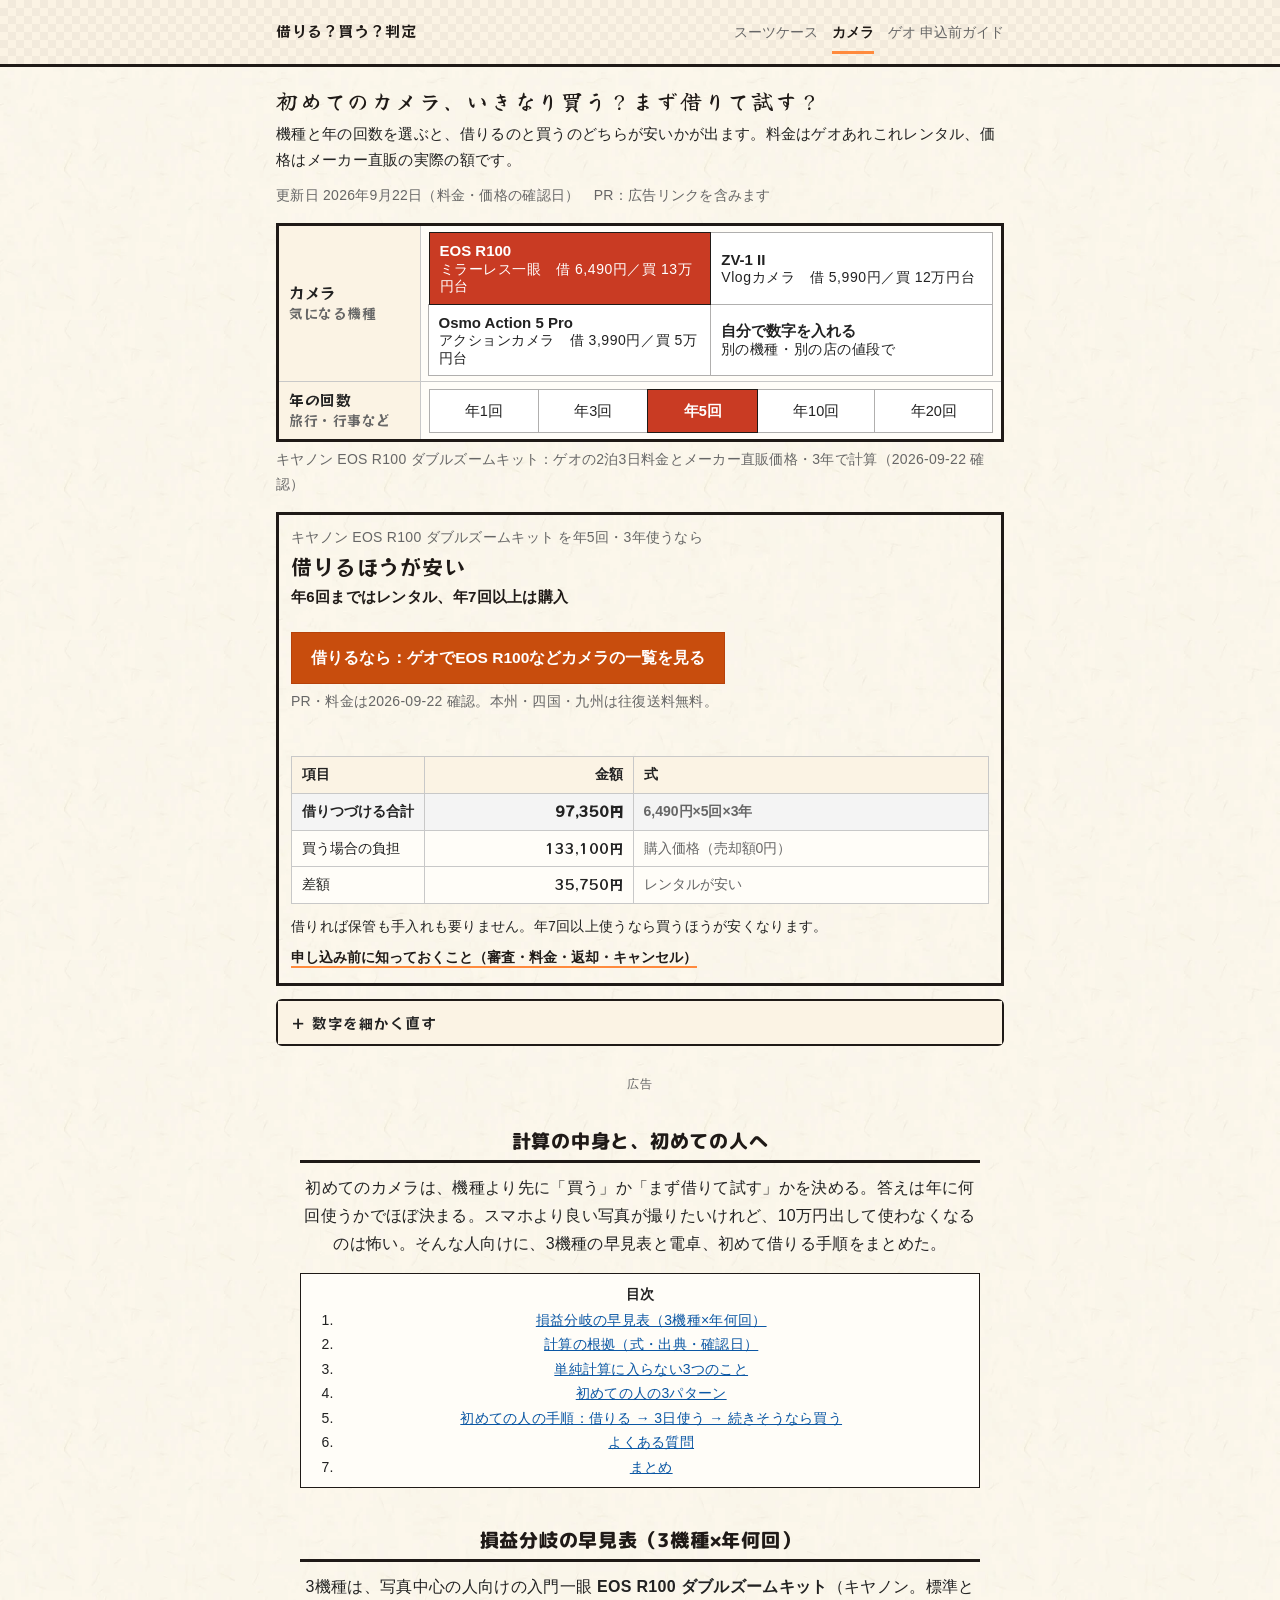
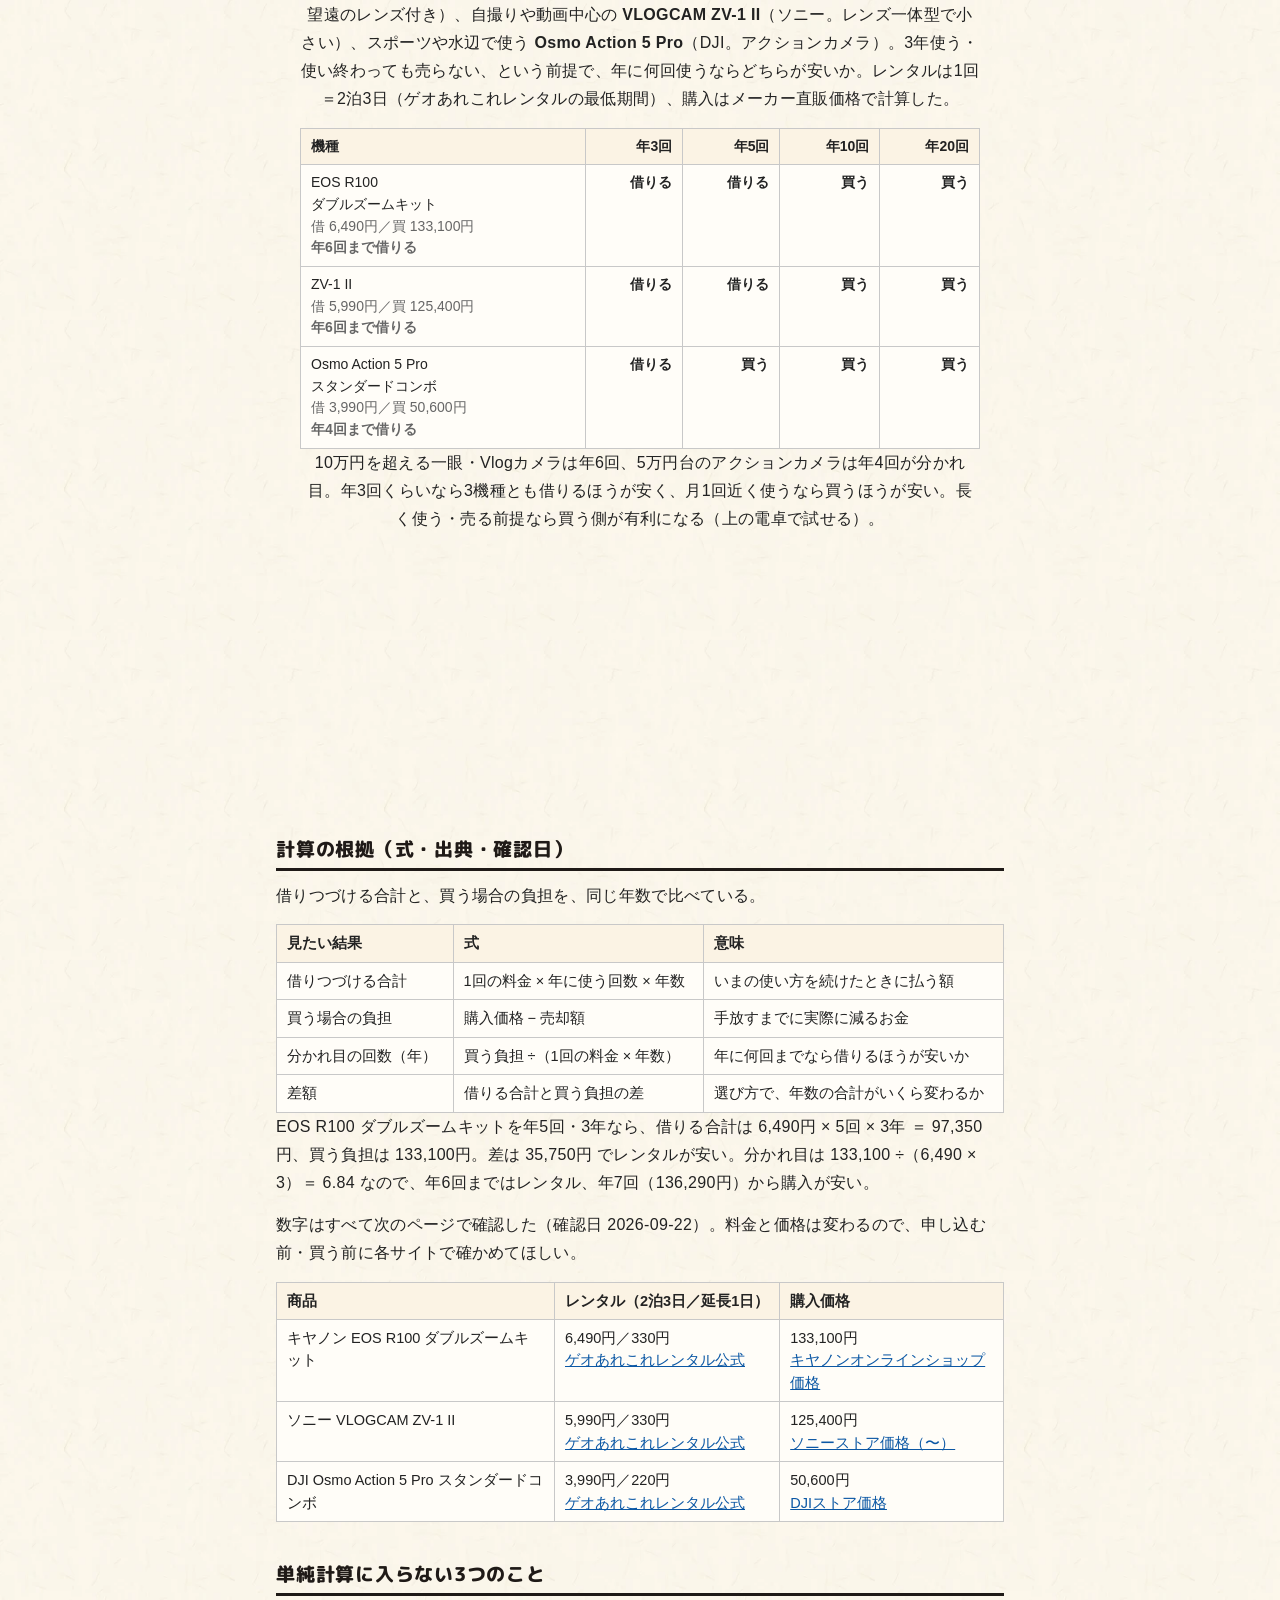
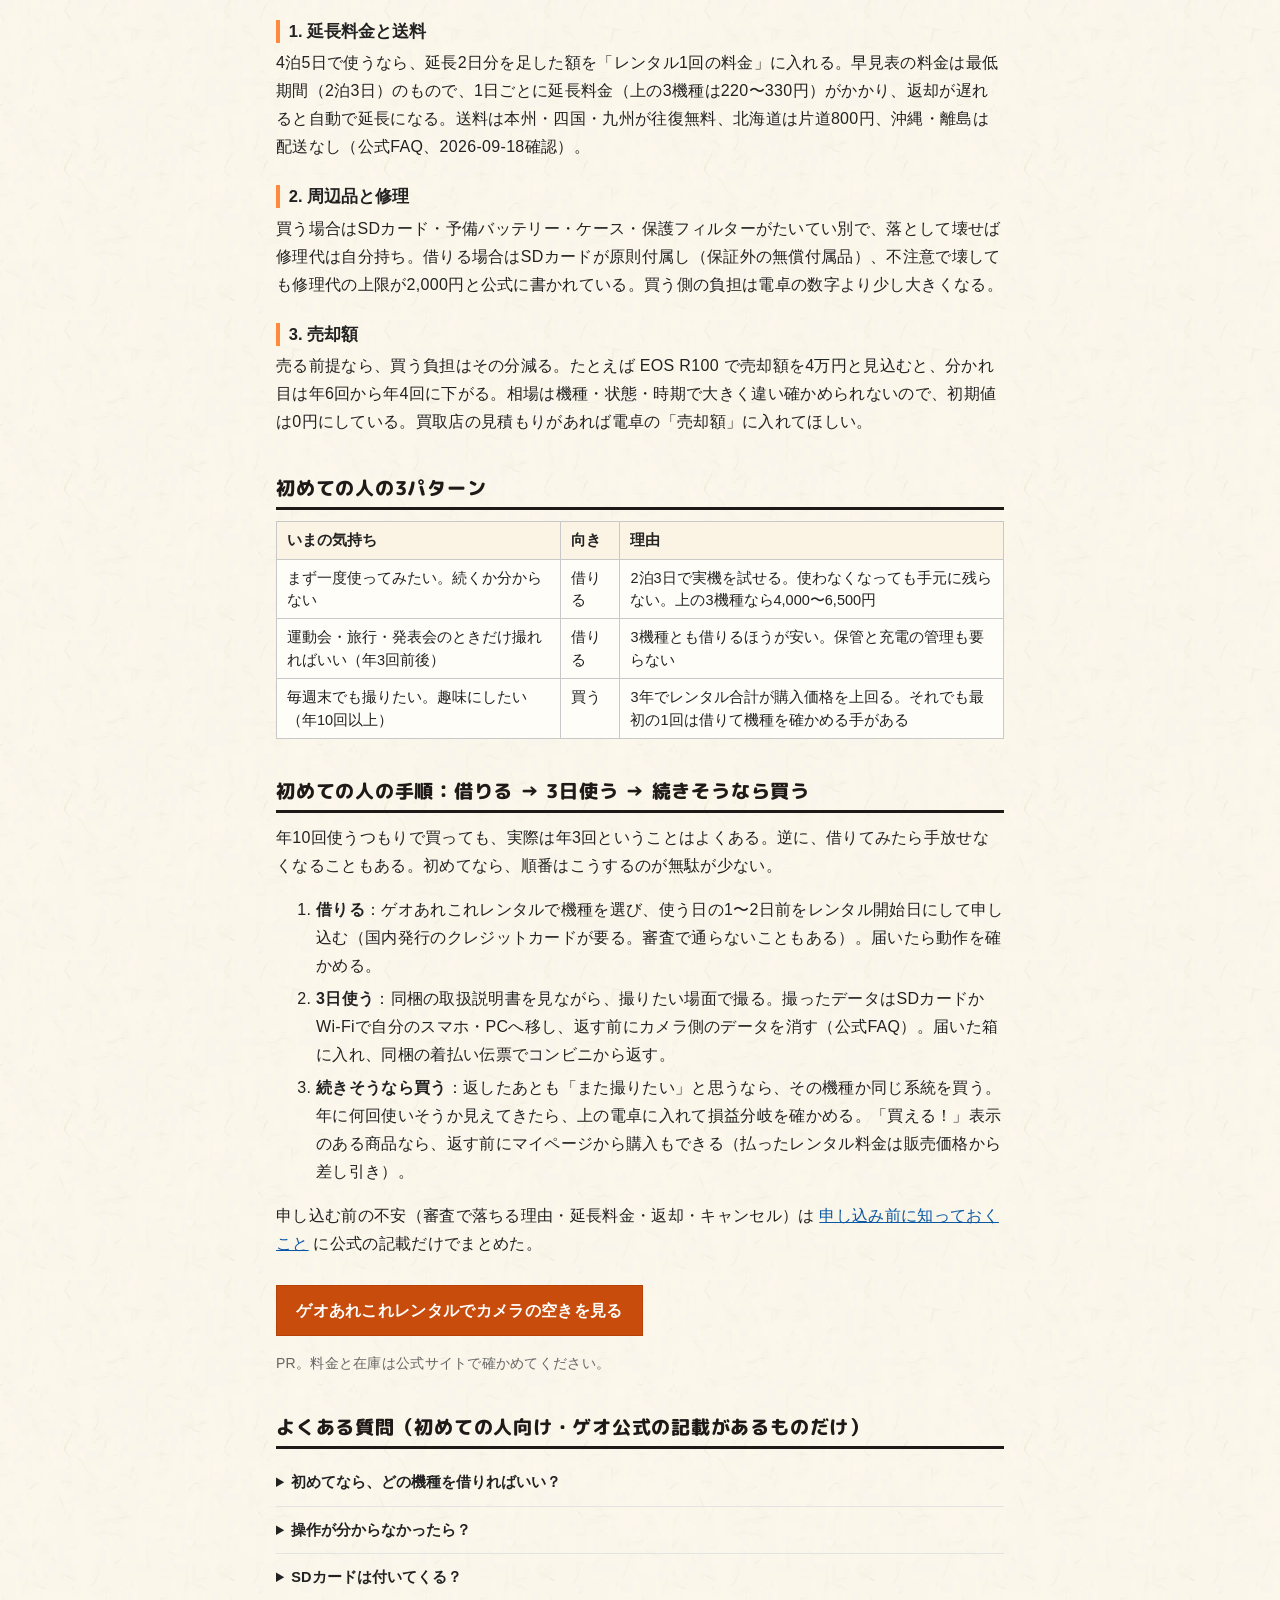
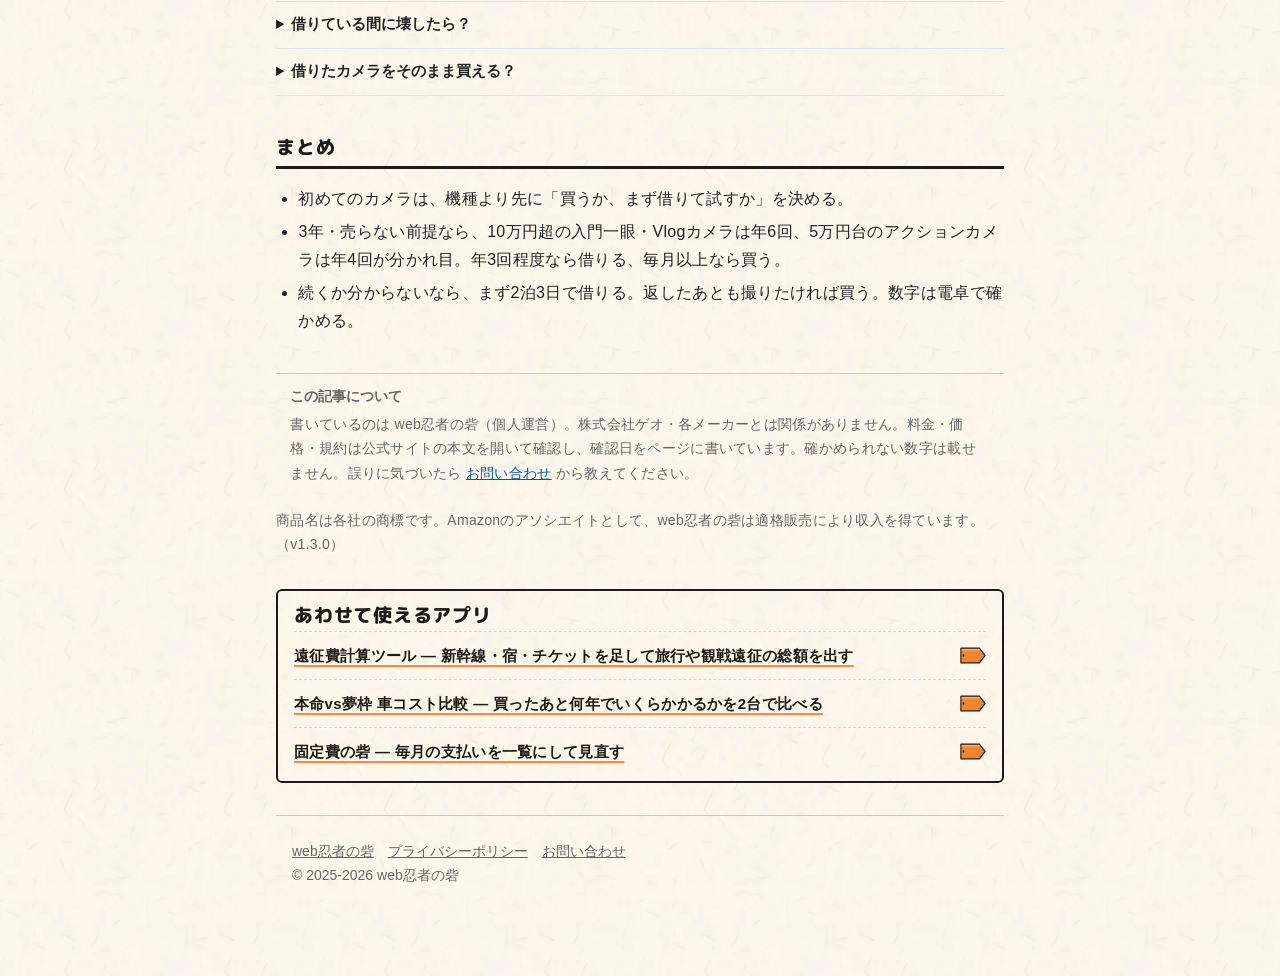
==== commit 4dfaf247: "答えのすぐ下に、その答えに沿う案件を1つ（借りる→ゲオ／買う→Amazon）。前回の条件を覚えて次は答えから表示・URL引数の受け取りを整理・GA4の計算イベントに via - トップ（スーツケース）" ====
--- a/camera/index.html
+++ b/camera/index.html
@@ -3,6 +3,17 @@
 <head>
 <meta charset="UTF-8">
 <meta name="viewport" content="width=device-width, initial-scale=1">
+<!--
+  受け取れるURL引数（/camera/）。不正な値・範囲外は無視して初期値／前回の値を使う
+    item    = r100 | zv1m2 | oa5p     機種（選ぶと購入価格・レンタル料金がその機種の確認済みの額になる）
+    price   = 0〜99999999             購入価格（円・税込）。item 無しで price か rent があれば「自分で数字を入れる」扱い
+    rent    = 0〜9999999              レンタル1回の料金（円）。旧名 fee も読む
+    n       = 1〜365                  年に使う回数
+    years   = 1〜10                   買ったら何年使うか。旧名 y も読む
+    resale  = 0〜99999999             手放すときの売却額（円）
+  例: /camera/?item=zv1m2&n=3
+  URL引数があればそれを優先（GA4 via=url）。無ければ前回の条件を localStorage「rentbuy_camera」から出す（via=saved）
+-->
 
 <title>初めてのカメラ、いきなり買う？まず借りて試す？年5〜7回が分かれ目｜損益分岐を計算【2026年9月】</title>
 <meta name="description" content="カメラを持っていない人が、いきなり買うか、まず借りて試すか。年に何回使うかで分かれ目が決まる。入門一眼・Vlogカメラ・アクションカメラの早見表と電卓、初めて借りる手順、初心者の疑問への答え（ゲオ公式の記載のみ）。料金と価格は2026年9月18日確認。">
@@ -79,9 +90,9 @@
 <link href="https://fonts.googleapis.com/css2?family=M+PLUS+Rounded+1c:wght@700;800&display=swap" rel="stylesheet">
 <link href="https://fonts.googleapis.com/css2?family=Yuji+Syuku&family=RocknRoll+One&display=swap&text=%25%2C-.0123456789%40ACDEFGIJKLMOPQRSUVWZ_abcegijklmnoprstvwz%C2%A9%C3%97%C3%B7%E2%80%94%E2%86%92%E2%88%92%E3%80%81%E3%80%82%E3%80%8C%E3%80%8D%E3%80%90%E3%80%91%E3%80%9C%E3%81%82%E3%81%84%E3%81%86%E3%81%88%E3%81%8A%E3%81%8B%E3%81%8C%E3%81%8D%E3%81%8F%E3%81%90%E3%81%91%E3%81%93%E3%81%94%E3%81%95%E3%81%97%E3%81%98%E3%81%99%E3%81%9A%E3%81%9B%E3%81%9D%E3%81%9F%E3%81%A0%E3%81%A1%E3%81%A3%E3%81%A4%E3%81%A5%E3%81%A6%E3%81%A7%E3%81%A8%E3%81%A9%E3%81%AA%E3%81%AB%E3%81%AE%E3%81%AF%E3%81%B0%E3%81%B3%E3%81%B6%E3%81%B8%E3%81%B9%E3%81%BB%E3%81%BC%E3%81%BE%E3%81%BF%E3%82%80%E3%82%81%E3%82%82%E3%82%84%E3%82%88%E3%82%89%E3%82%8A%E3%82%8B%E3%82%8C%E3%82%8D%E3%82%8F%E3%82%92%E3%82%93%E3%82%A2%E3%82%A3%E3%82%A4%E3%82%A8%E3%82%AA%E3%82%AB%E3%82%AC%E3%82%AD%E3%82%AF%E3%82%B1%E3%82%B2%E3%82%B3%E3%82%B5%E3%82%B7%E3%82%B8%E3%82%B9%E3%82%BA%E3%82%BB%E3%82%BD%E3%82%BF%E3%83%80%E3%83%81%E3%83%83%E3%83%84%E3%83%86%E3%83%87%E3%83%88%E3%83%89%E3%83%8B%E3%83%8E%E3%83%90%E3%83%91%E3%83%93%E3%83%95%E3%83%96%E3%83%97%E3%83%99%E3%83%9A%E3%83%9B%E3%83%9C%E3%83%9D%E3%83%9E%E3%83%9F%E3%83%A0%E3%83%A1%E3%83%A3%E3%83%A4%E3%83%A7%E3%83%A9%E3%83%AA%E3%83%AB%E3%83%AC%E3%83%B3%E3%83%BB%E3%83%BC%E4%B8%80%E4%B8%87%E4%B8%8A%E4%B8%8B%E4%B8%8D%E4%B8%AD%E4%B9%9D%E4%BA%88%E4%BA%8B%E4%BA%A4%E4%BA%BA%E4%BB%98%E4%BB%A3%E4%BB%A5%E4%BB%B6%E4%BC%9A%E4%BC%9D%E4%BD%8E%E4%BD%93%E4%BD%95%E4%BD%9C%E4%BD%BF%E4%BE%A1%E4%BF%82%E4%BF%9D%E4%BF%AE%E5%80%8B%E5%80%99%E5%80%9F%E5%80%A4%E5%81%B4%E5%82%99%E5%84%9F%E5%85%83%E5%85%85%E5%85%88%E5%85%A5%E5%85%AC%E5%85%B7%E5%85%B8%E5%86%85%E5%86%86%E5%86%8D%E5%86%99%E5%87%BA%E5%88%86%E5%88%87%E5%88%9D%E5%88%A4%E5%88%A5%E5%88%A9%E5%89%87%E5%89%8D%E5%8A%9B%E5%8B%95%E5%8C%97%E5%8D%93%E5%8D%98%E5%8D%B4%E5%8E%9F%E5%8F%8E%E5%8F%96%E5%8F%A3%E5%8F%A4%E5%8F%B0%E5%90%84%E5%90%88%E5%90%8C%E5%90%8D%E5%90%91%E5%90%AB%E5%91%8A%E5%91%A8%E5%91%B3%E5%91%BD%E5%93%81%E5%95%86%E5%95%8F%E5%96%B6%E5%9B%9B%E5%9B%9E%E5%9B%BA%E5%9B%BD%E5%9C%A8%E5%9E%8B%E5%A0%B4%E5%A3%8A%E5%A3%B2%E5%A4%89%E5%A4%96%E5%A4%A2%E5%A4%A7%E5%A4%B1%E5%A7%8B%E5%AD%97%E5%AD%A6%E5%AE%89%E5%AE%9A%E5%AE%9F%E5%AE%BF%E5%AF%A9%E5%AF%BE%E5%B0%8F%E5%B0%91%E5%B1%8A%E5%B1%9E%E5%B2%90%E5%B3%B6%E5%B7%9E%E5%B7%AE%E5%B8%B8%E5%B9%B4%E5%B9%B9%E5%BA%83%E5%BA%97%E5%BA%A6%E5%BA%AB%E5%BB%B6%E5%BC%8F%E5%BC%95%E5%BD%93%E5%BD%A2%E5%BD%B1%E5%BE%80%E5%BE%81%E5%BE%8C%E5%BE%97%E5%BE%A9%E5%BF%83%E5%BF%8D%E6%80%96%E6%80%9D%E6%84%8F%E6%85%8B%E6%88%A6%E6%89%8B%E6%89%95%E6%89%B1%E6%8B%85%E6%8B%A0%E6%8C%81%E6%8E%A2%E6%8F%90%E6%8F%9B%E6%90%8D%E6%92%AE%E6%93%8D%E6%94%AF%E6%94%BE%E6%95%85%E6%95%99%E6%95%B0%E6%96%87%E6%96%99%E6%96%B0%E6%96%B9%E6%97%85%E6%97%A5%E6%97%A7%E6%97%A9%E6%98%8E%E6%99%82%E6%9B%B4%E6%9B%B8%E6%9C%80%E6%9C%88%E6%9C%89%E6%9C%9B%E6%9C%9F%E6%9C%AB%E6%9C%AC%E6%9D%A1%E6%9E%9A%E6%9E%9C%E6%9E%A0%E6%9F%BB%E6%A0%AA%E6%A0%B9%E6%A0%BC%E6%A1%88%E6%A2%B1%E6%A8%99%E6%A9%9F%E6%AC%84%E6%AC%A1%E6%AE%8B%E6%AE%B5%E6%AF%8E%E6%AF%94%E6%B0%97%E6%B0%B4%E6%B1%82%E6%B1%9A%E6%B1%BA%E6%B2%96%E6%B3%8A%E6%B3%95%E6%B3%A8%E6%B5%B7%E6%B6%88%E6%B8%88%E6%B8%9B%E6%BA%96%E7%82%B9%E7%84%A1%E7%84%B6%E7%89%87%E7%8A%B6%E7%90%86%E7%94%A8%E7%94%B1%E7%94%B3%E7%94%BB%E7%95%AA%E7%99%BA%E7%9A%84%E7%9B%8A%E7%9B%97%E7%9B%AE%E7%9B%B4%E7%9B%B8%E7%9C%9F%E7%9C%BC%E7%9D%80%E7%9F%A5%E7%A0%A6%E7%A0%B4%E7%A2%BA%E7%A4%BA%E7%A4%BE%E7%A5%A8%E7%A7%BB%E7%A8%8B%E7%A8%8E%E7%A8%AE%E7%A9%8D%E7%A9%BA%E7%AA%93%E7%AD%94%E7%AE%97%E7%AE%A1%E7%AE%B1%E7%B3%BB%E7%B4%84%E7%B4%90%E7%B4%94%E7%B4%9B%E7%B4%B0%E7%B5%82%E7%B5%90%E7%B5%A1%E7%B5%B1%E7%B6%9A%E7%B7%8F%E7%B7%9A%E7%B8%84%E8%80%85%E8%87%AA%E8%89%AF%E8%90%BD%E8%A1%8C%E8%A1%A8%E8%A3%9C%E8%A6%81%E8%A6%8B%E8%A6%8F%E8%A6%A7%E8%A6%B3%E8%A8%88%E8%A8%98%E8%A8%AD%E8%A8%BC%E8%A9%A6%E8%A9%B3%E8%AA%8D%E8%AA%A4%E8%AA%AC%E8%AA%AD%E8%AB%8B%E8%AD%B7%E8%B1%A1%E8%B2%A0%E8%B2%A9%E8%B2%B7%E8%B2%BB%E8%B3%87%E8%B3%AA%E8%B3%BC%E8%B6%85%E8%B6%A3%E8%B6%B3%E8%BA%AB%E8%BB%8A%E8%BB%A2%E8%BC%83%E8%BC%89%E8%BE%BA%E8%BE%BC%E8%BF%91%E8%BF%94%E9%80%81%E9%80%86%E9%80%9A%E9%80%A3%E9%80%B1%E9%81%85%E9%81%8B%E9%81%93%E9%81%95%E9%81%A0%E9%81%A9%E9%81%B8%E9%83%A8%E9%85%8D%E9%87%91%E9%95%B7%E9%96%80%E9%96%8B%E9%96%93%E9%96%A2%E9%99%90%E9%9A%9B%E9%9A%9C%E9%9A%A0%E9%9B%A2%E9%9B%A3%E9%9B%BB%E9%9D%A2%E9%A0%85%E9%A0%86%E9%A1%8D%E9%A7%84%EF%BC%81%EF%BC%88%EF%BC%89%EF%BC%8B%EF%BC%8F%EF%BC%9A%EF%BC%9D%EF%BC%9F%EF%BD%9C" rel="stylesheet">
 <!-- 共通部品 D4（kkp-kit を kit/ にコピーしたもの。中は手で直さず kkp-kit 側で直して sync.sh） -->
-<link rel="stylesheet" href="/kit/kit.css?v=a52d595">
-<script src="/kit/kit.js?v=a52d595" defer></script>
-<link rel="stylesheet" href="/style.css?v=20261025ux">
+<link rel="stylesheet" href="/kit/kit.css?v=6f47ed7">
+<script src="/kit/kit.js?v=6f47ed7" defer></script>
+<link rel="stylesheet" href="/style.css?v=20261123">
 <!-- kkp-rel-d4:start -->
 <style id="kkp-rel-d4">
 /* あわせて使えるアプリ（統一仕様の欄）を D4 に: 和紙の面・筆の見出し・墨の字＋オレンジの下線＋道しるべ。入れ物なので影なし（kit: 影は押せるものだけ）。中身とリンクは触らない（インライン style に勝つため !important） */
@@ -120,6 +131,10 @@
   <p class="verdict" id="rItem"></p>
   <p class="big" id="rBig"></p>
   <p class="be" id="rBe"></p>
+  <p class="rfrom" id="rFrom" hidden></p>
+  <a class="cta" id="cta" href="#" target="_blank" rel="sponsored nofollow noopener"></a>
+  <p class="ctanote" id="ctaNote"></p>
+  <span id="a8px"></span>
   <table class="rtable">
     <tr><th>項目</th><th class="num">金額</th><th>式</th></tr>
     <tr id="cRent"><td class="k">借りつづける合計</td><td class="num" id="rRent"></td><td class="f" id="rRentSub"></td></tr>
@@ -127,9 +142,6 @@
     <tr><td class="k">差額</td><td class="num" id="rDiff"></td><td class="f" id="rDiffSub"></td></tr>
   </table>
   <p class="why" id="rWhy"></p>
-  <a class="cta" id="cta" href="#" target="_blank" rel="sponsored nofollow noopener"></a>
-  <p class="ctanote" id="ctaNote"></p>
-  <span id="a8px"></span>
   <a class="cta2" id="killer" href="/geo-arekore/" hidden>申し込み前に知っておくこと（審査・料金・返却・キャンセル）</a>
 </section>
 
@@ -315,6 +327,15 @@
   var LIM = { price: [0, 99999999], fee: [0, 9999999], n: [1, 365], years: [1, 10], resale: [0, 99999999] };
   var st = { item: ITEMS[0], price: ITEMS[0].price, fee: ITEMS[0].fee, n: DEFAULTS.n, years: DEFAULTS.years, resale: DEFAULTS.resale };
   var lastKey = '';
+  var LS_KEY = 'rentbuy_camera';
+  var via = 'default';      // GA4 の via: url（URL引数で来た）／saved（前回の条件）／tap（ボタン）／input（数字を直した）
+  var showUrl = false;      // 何も選んでいない初回はURLを書き換えない
+  var PREVIEW = /[?&](preview|noads)=1/.test(location.search) || /^(localhost|127\.0\.0\.1)$/.test(location.hostname);
+  function ev(name, params) { if (!PREVIEW && typeof gtag === 'function') gtag('event', name, params); }
+  function touch(how) { via = how; showUrl = true; $('rFrom').hidden = true; }
+  function save() {
+    try { localStorage.setItem(LS_KEY, JSON.stringify({ item: st.item ? st.item.id : '', price: st.price, rent: st.fee, n: st.n, years: st.years, resale: st.resale })); } catch (e) {}
+  }
 
   function itemById(id) { for (var i = 0; i < ITEMS.length; i++) if (ITEMS[i].id === id) return ITEMS[i]; return null; }
   function num(v, def, lim) { v = parseInt(v, 10); if (isNaN(v)) return def; return Math.min(lim[1], Math.max(lim[0], v)); }
@@ -342,6 +363,7 @@
   }
 
   function writeUrl() {
+    if (!showUrl) return;
     var p = [];
     if (st.item) p.push('item=' + st.item.id);
     p.push('price=' + st.price, 'rent=' + st.fee, 'n=' + st.n, 'years=' + st.years);
@@ -382,13 +404,13 @@
     cta.dataset.choice = r.choice;
     if (r.choice === 'rent') {
       cta.href = A8_HREF;
-      cta.textContent = 'ゲオあれこれレンタルで探す';
+      cta.textContent = '借りるなら：ゲオで' + (it ? it.short + 'など' : '') + 'カメラの一覧を見る';
       $('ctaNote').textContent = 'PR・料金は' + CHECKED + ' 確認。本州・四国・九州は往復送料無料。';
       $('a8px').innerHTML = '<img border="0" width="1" height="1" src="' + A8_IMG + '" alt="">';
       $('killer').hidden = false;
     } else {
       cta.href = 'https://www.amazon.co.jp/s?k=' + encodeURIComponent(it ? it.amazon : 'デジタルカメラ') + '&tag=' + AMAZON_TAG;
-      cta.textContent = 'Amazonでいまの価格を見る';
+      cta.textContent = '買うなら：Amazonで' + (it ? it.short + ' の' : '') + 'いまの値段を見る';
       $('ctaNote').textContent = it
         ? 'PR・' + it.band + '（メーカー直販・' + CHECKED + ' 確認）。価格は変わります。'
         : 'PR・販売店の価格は変わります。買う前に確かめてください。';
@@ -398,8 +420,9 @@
 
     // 同じ条件の連続イベントは送らない
     var key = [it ? it.id : '', st.price, st.fee, st.n, st.years, st.resale].join('|');
-    if (track && key !== lastKey && typeof gtag === 'function') {
-      gtag('event', 'rentbuy_result', { item: it ? it.id : 'custom', n: st.n, years: st.years, choice: r.choice, cat: CAT });
+    if (track && key !== lastKey) {
+      if (via === 'tap' || via === 'input') save();
+      ev('rentbuy_result', { item: it ? it.id : 'custom', n: st.n, years: st.years, choice: r.choice, cat: CAT, via: via });
     }
     lastKey = key;
   }
@@ -409,54 +432,79 @@
     $(k).addEventListener('input', function (e) {
       if (e.target.value === '') return;
       st[k] = num(e.target.value, st[k], LIM[k]);
-      render(false);
+      touch('input'); render(false);
     });
-    $(k).addEventListener('blur', function () { fillInputs(); render(true); });
+    $(k).addEventListener('blur', function () { fillInputs(); if (via === 'input') render(true); });
   });
   $('chips').addEventListener('click', function (e) {
     var b = e.target.closest('button'); if (!b) return;
     if (b.dataset.id === 'custom') {
       // 自分の数字で。機種の紐づけを外し、入力欄を開いて最初の欄へ
-      st.item = null; render(true);
+      st.item = null; touch('tap'); render(true);
       $('fine').open = true; $('price').focus(); $('price').select();
-      if (typeof gtag === 'function') gtag('event', 'rentbuy_item', { item: 'custom', cat: CAT });
+      ev('rentbuy_item', { item: 'custom', cat: CAT });
       return;
     }
     var it = itemById(b.dataset.id); if (!it) return;
     st.item = it; st.price = it.price; st.fee = it.fee;
-    fillInputs(); render(true);
-    if (typeof gtag === 'function') gtag('event', 'rentbuy_item', { item: it.id, cat: CAT });
+    fillInputs(); touch('tap'); render(true);
+    ev('rentbuy_item', { item: it.id, cat: CAT });
   });
   $('nPick').addEventListener('click', function (e) {
     var b = e.target.closest('button'); if (!b) return;
     st.n = parseInt(b.dataset.n, 10);
-    fillInputs(); render(true);
+    fillInputs(); touch('tap'); render(true);
     // 結果が画面の下に隠れているときだけ見えるところまで送る
     var r = $('result').getBoundingClientRect();
     if (r.top > window.innerHeight * 0.6) $('result').scrollIntoView({ behavior: 'smooth', block: 'start' });
   });
   $('cta').addEventListener('click', function () {
-    if (typeof gtag === 'function') gtag('event', 'rentbuy_cta', { choice: $('cta').dataset.choice, cat: CAT, from: 'tool' });
+    ev('rentbuy_cta', { choice: $('cta').dataset.choice, cat: CAT, from: 'tool', via: via });
   });
   $('cta3').addEventListener('click', function () {
-    if (typeof gtag === 'function') gtag('event', 'rentbuy_cta', { choice: 'rent', cat: CAT, from: 'tool_daisan' });
+    ev('rentbuy_cta', { choice: 'rent', cat: CAT, from: 'tool_daisan', via: via });
   });
   $('killer').addEventListener('click', function () {
-    if (typeof gtag === 'function') gtag('event', 'rentbuy_killer_link', { item: st.item ? st.item.id : 'custom', cat: CAT });
-  });
-
-  // URLパラメータから復元（旧形式 ?cat=camera&item=r100&n=5 も読む）
+    ev('rentbuy_killer_link', { item: st.item ? st.item.id : 'custom', cat: CAT, via: via });
+  });
+
+  // URL引数から復元（旧形式 ?cat=camera&item=r100&n=5、fee=・y= も読む）。無ければ前回の条件。数字でない・範囲外は無視
+  function take(get) {
+    var got = false;
+    function pick(keys, field, lim) {
+      for (var i = 0; i < keys.length; i++) {
+        var raw = get(keys[i]); if (raw === null || raw === undefined || raw === '') continue;
+        var v = parseInt(raw, 10); if (isNaN(v) || String(v) !== String(raw).trim() || v < lim[0] || v > lim[1]) continue;
+        st[field] = v; got = true; return;
+      }
+    }
+    var qi = get('item') ? itemById(get('item')) : null;
+    if (qi) { st.item = qi; st.price = qi.price; st.fee = qi.fee; got = true; }
+    var hadNum = got;
+    pick(['price'], 'price', LIM.price);
+    pick(['rent', 'fee'], 'fee', LIM.fee);
+    if (!qi && got !== hadNum) st.item = null;   // 機種なしで金額だけ来たら「自分で数字を入れる」
+    pick(['n'], 'n', LIM.n);
+    pick(['years', 'y'], 'years', LIM.years);
+    pick(['resale'], 'resale', LIM.resale);
+    return got;
+  }
   var q = new URLSearchParams(location.search);
-  var qi = q.get('item') ? itemById(q.get('item')) : null;
-  if (qi) { st.item = qi; st.price = qi.price; st.fee = qi.fee; }
-  else if (q.has('price') || q.has('rent')) { st.item = null; }
-  st.price = num(q.get('price'), st.price, LIM.price);
-  st.fee = num(q.get('rent') !== null ? q.get('rent') : q.get('fee'), st.fee, LIM.fee);
-  st.n = num(q.get('n'), st.n, LIM.n);
-  st.years = num(q.get('years') !== null ? q.get('years') : q.get('y'), st.years, LIM.years);
-  st.resale = num(q.get('resale'), st.resale, LIM.resale);
+  if (take(function (k) { return q.get(k); })) { via = 'url'; showUrl = true; }
+  else {
+    var saved = null;
+    try { saved = JSON.parse(localStorage.getItem(LS_KEY) || 'null'); } catch (e) {}
+    if (saved && typeof saved === 'object') {
+      if (saved.item === '') saved.item = null;
+      if (take(function (k) { return saved[k] === undefined || saved[k] === null ? null : String(saved[k]); })) {
+        via = 'saved'; showUrl = true;
+        $('rFrom').textContent = '前回選んだ条件で出しています。変えるときは上のボタンを押してください。';
+        $('rFrom').hidden = false;
+      }
+    }
+  }
   fillInputs();
-  render(false);
+  render(via === 'url' || via === 'saved');
 
   // 広告
   [].forEach.call(document.querySelectorAll('ins.adsbygoogle'), function () {
--- a/kit/kit.css
+++ b/kit/kit.css
@@ -38,7 +38,7 @@
 .k-btn{display:inline-flex;align-items:center;justify-content:center;font-family:var(--k-bold);font-weight:400;letter-spacing:.04em;line-height:1.2;font-feature-settings:"palt" 1;text-decoration:none;cursor:pointer;transition:transform .08s,box-shadow .08s,filter .08s,background .15s;-webkit-tap-highlight-color:transparent}
 /* 主ボタン: 2026-11-09 ユーザー承認で全サイト「平らなオレンジ＋墨の枠」に統一（木目の板はやめた。10/30の配色調査・ワードウルフ等5サイトの試しを kit に取り込み）。色は --k-btn-main（既定 #f26a1b） */
 :root{--k-btn-main:#f26a1b;--k-navy:#2b3768}
-.k-btn-main{position:relative;min-height:56px;padding:0 22px;border:3px solid var(--k-sumi);border-radius:14px;background:var(--k-btn-main);color:#fff;font-size:17px;text-shadow:var(--k-outline);filter:drop-shadow(4px 4px 0 var(--k-sumi));white-space:nowrap}
+.k-btn-main{position:relative;min-height:56px;padding:0 22px;border:3px solid var(--k-sumi);border-radius:14px;background:var(--k-btn-main);color:#fff;font-size:17px;text-shadow:0 1px 0 var(--k-sumi),1px 0 0 var(--k-sumi),0 -1px 0 var(--k-sumi),-1px 0 0 var(--k-sumi);filter:drop-shadow(4px 4px 0 var(--k-sumi));white-space:nowrap}
 .k-btn-main:hover,.k-btn-main:disabled,.k-btn-main[disabled]{background:var(--k-btn-main)}
 .k-btn-main::after{content:"";position:absolute;inset:0;border-radius:11px;pointer-events:none;background:linear-gradient(110deg,transparent 38%,rgba(255,255,255,.45) 50%,transparent 62%) no-repeat;background-size:260% 100%;background-position:120% 0;transition:background-position .7s ease}
 .k-btn-main:hover::after,.k-btn-main:focus-visible::after{background-position:-20% 0}
@@ -501,7 +501,7 @@
 .k-view-open{display:flex;flex-wrap:wrap;align-items:center;gap:8px 10px}
 .k-view-open>.k-btn{min-height:44px;padding:0 14px;font-size:15px;box-shadow:var(--k-sh-s)}
 .k-view-open>.k-seg{flex:none}
-.k-view-open>.k-seg>button{min-height:44px;padding:4px 10px;font-size:14px}
+.k-view-open>.k-seg>button{min-width:44px;min-height:44px;padding:4px 10px;font-size:14px}
 .k-view-open>p{flex:1 1 260px;margin:0;font-size:14px;line-height:1.5;color:var(--k-text-2)}
 .k-view-open>.k-vo-msg{flex-basis:100%;color:var(--k-shu);font-weight:700}
 .k-view-open .k-vo-color{flex-direction:row;gap:6px}
@@ -731,3 +731,40 @@
 .k-map-br>a{display:flex;align-items:center;min-height:44px;padding:2px 0;border-bottom:1px dashed var(--k-line-soft);font-size:15px;line-height:1.35;overflow-wrap:anywhere}
 .k-map-br>a:last-child{border-bottom:0}
 .k-map-br>a.k-link::after{width:18px;height:12px}
+
+/* ===== 読み物の挿し絵と会話（2026-11-15）=====
+   絵は img/chara3/（一覧.md）から、使うサイトの img/ へコピーして使う。
+   .k-say  絵＋ひとこと     <div class="k-say"><img src="/img/girl-smile.webp" width="240" height="265" alt=""><p>ひとこと</p></div>
+   .k-ask  読んでいる人の声  <p class="k-ask"><span>読んでいる人</span>問い</p>（すぐ下に .k-say を置くと会話になる）
+   .k-chat 会話だけで要点が分かるまとまり（.k-ask と .k-say を交互に入れる箱）
+   .k-fig  場面の挿し絵      <figure class="k-fig"><img src="/img/scene-kinko.webp" width="760" height="425" alt="何の絵か"></figure> */
+.k-say{display:flex;align-items:flex-end;gap:10px;margin:1rem 0 1.1rem}
+.k-say img{flex:0 0 auto;width:84px;height:auto}
+.k-say p{position:relative;flex:1 1 auto;margin:0 0 10px;padding:.7rem .9rem;border:2px solid var(--k-sumi,#2b2b2b);background:#fff;font-size:16.5px;font-weight:700;line-height:1.6}
+.k-say p::before{content:"";position:absolute;left:-9px;bottom:14px;width:14px;height:14px;background:#fff;border-left:2px solid var(--k-sumi,#2b2b2b);border-bottom:2px solid var(--k-sumi,#2b2b2b);transform:rotate(45deg)}
+.k-ask{position:relative;margin:1rem 0 0 auto;max-width:86%;width:fit-content;padding:.6rem .9rem;border:2px solid #cfc6b8;background:#fff6ea;font-size:16.5px;line-height:1.6}
+.k-ask span{display:block;font-size:13px;color:#5f5f5f;margin-bottom:.1rem}
+.k-ask::after{content:"";position:absolute;right:18px;bottom:-9px;width:14px;height:14px;background:#fff6ea;border-right:2px solid #cfc6b8;border-bottom:2px solid #cfc6b8;transform:rotate(45deg)}
+.k-ask + .k-say{margin-top:.5rem}
+.k-chat{border:2px solid var(--k-sumi,#2b2b2b);background:#fffdf8;padding:.2rem .9rem .6rem;margin:1rem 0 1.2rem}
+.k-fig{margin:.6rem 0 1rem}
+.k-fig img{display:block;width:100%;height:auto;max-width:560px;border:2px solid var(--k-sumi,#2b2b2b)}
+@media(min-width:600px){.k-say img{width:104px}.k-say p{font-size:17px}}
+@media print{.k-say,.k-ask,.k-chat,.k-fig{display:none}}
+
+/* ===== 会話でわかる（砦のブログと同じ形・2026-11-15）=====
+   女の子が聞いて、柴犬の忍者（書き手）が答える。会話だけ読んでも要点が分かるように4〜5組。最後の組は、次にやること（結果・収益のページ）につなぐ。
+   <section class="k-talks"><h2>会話でわかる（1分）</h2>
+     <div class="k-talk q"><img src="/kit/img/k-ava-girl.webp" width="64" height="64" alt="" loading="lazy"><p>問い</p></div>
+     <div class="k-talk a"><img src="/kit/img/k-ava-ninja.webp" width="64" height="64" alt="" loading="lazy"><p>答え</p></div>
+   </section>  （絵は飾りなので alt は空。img のパスは、そのサイトの kit/ の場所に合わせる） */
+.k-talks{margin:1.2rem 0 1.4rem}
+.k-talk{display:flex;align-items:flex-start;gap:12px;margin:1rem 0}
+.k-talk>img{flex:none;width:64px;height:64px;border-radius:50%;display:block}
+.k-talk>p{position:relative;flex:1;min-width:0;margin:0;background:#fff;border:2px solid #e6d7bd;border-radius:14px;padding:.7rem .95rem;font-size:16px;line-height:1.75;color:#2b2b2b;text-align:left}
+.k-talk>p::before{content:"";position:absolute;top:20px;left:-9px;width:14px;height:14px;background:inherit;border-left:2px solid #e6d7bd;border-bottom:2px solid #e6d7bd;transform:rotate(45deg)}
+.k-talk.a{flex-direction:row-reverse}
+.k-talk.a>p{background:#fff6e3;border-color:#efc98a}
+.k-talk.a>p::before{left:auto;right:-9px;border:0;border-right:2px solid #efc98a;border-top:2px solid #efc98a}
+@media(max-width:420px){.k-talk>img{width:52px;height:52px}}
+@media print{.k-talks{display:none}}
--- a/style.css
+++ b/style.css
@@ -161,3 +161,6 @@
 .site-nav{display:flex;flex-wrap:wrap;align-items:center}
 .site-nav a{display:inline-flex;align-items:center;min-height:44px}
 .site-nav a[aria-current]{border-bottom:0;box-shadow:inset 0 -3px 0 var(--k-orange)}
+/* 2026-11-23 答え（借りる／買う）の直後に、その答えに沿う案件を1つ。内訳の表はその下 */
+.result .ctanote{margin-bottom:.9rem}
+.result .rfrom{font-size:13px;color:var(--sub);margin:0 0 .2rem}
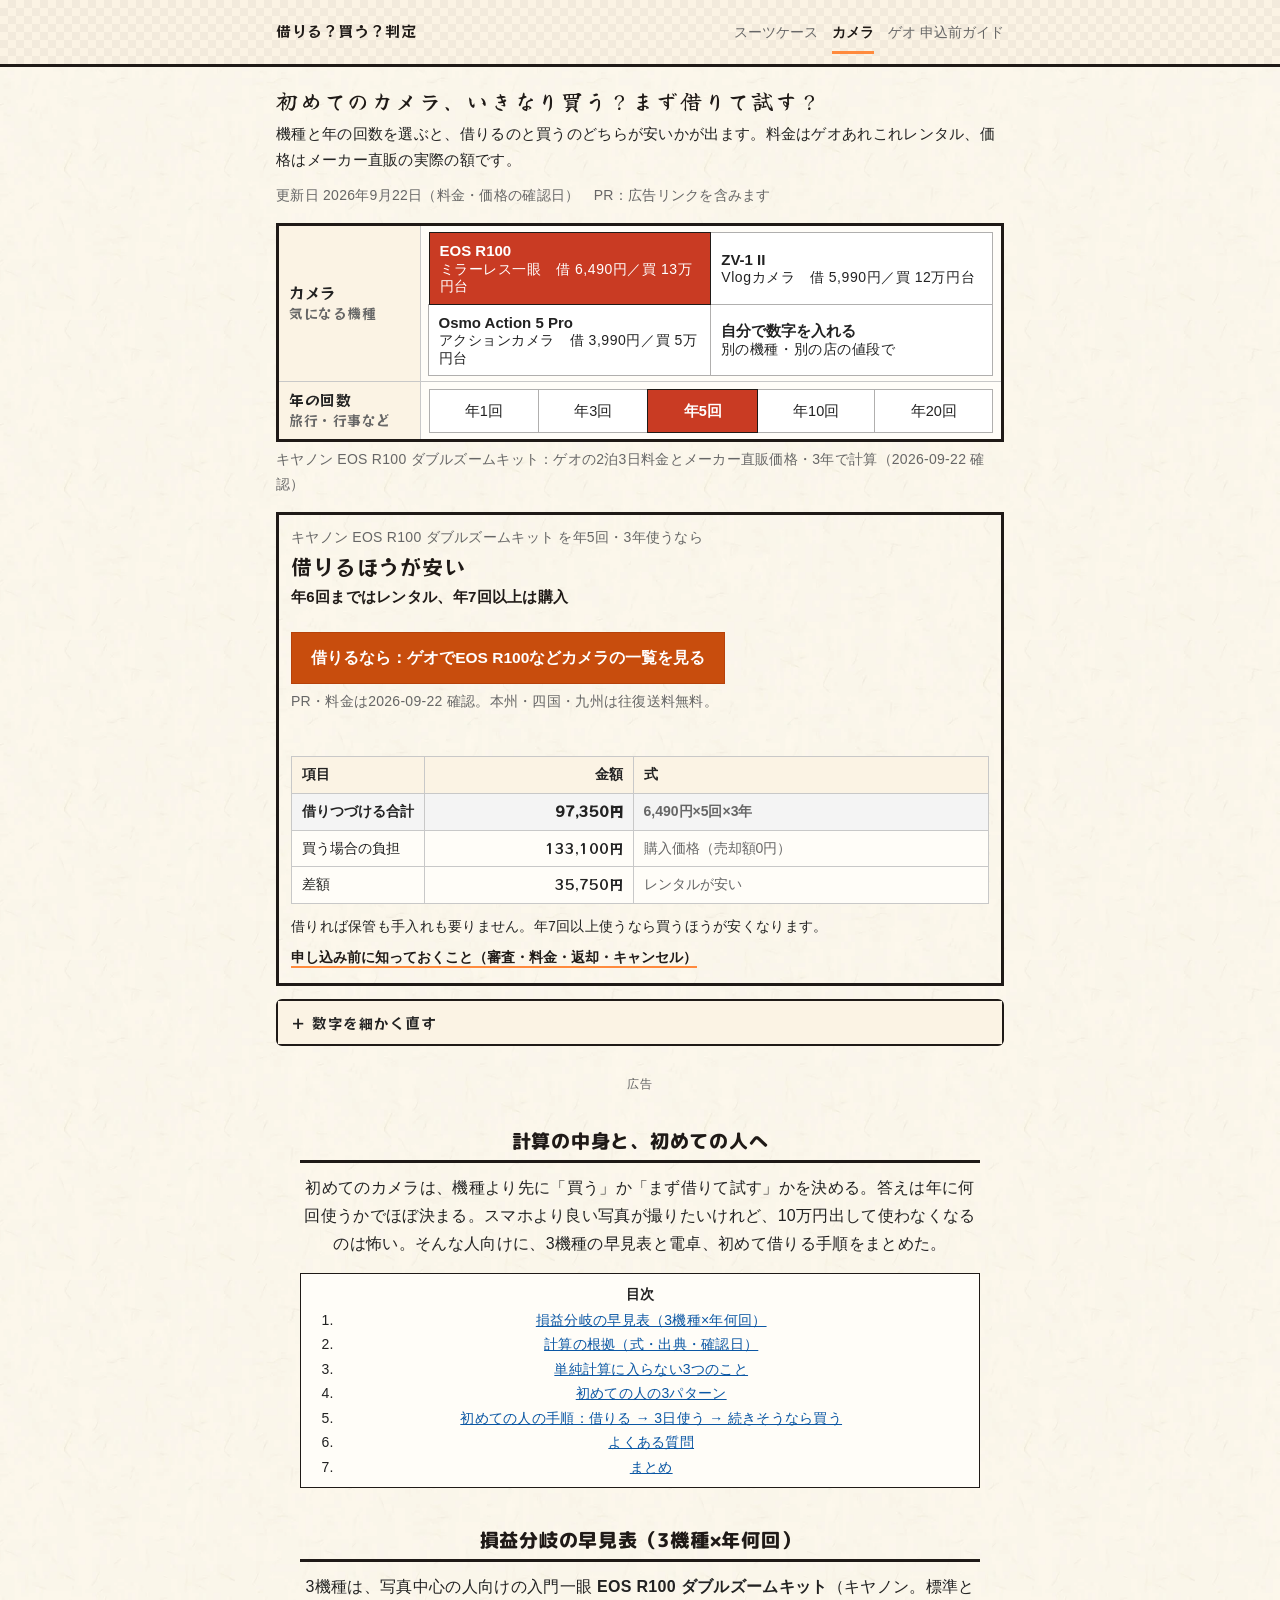
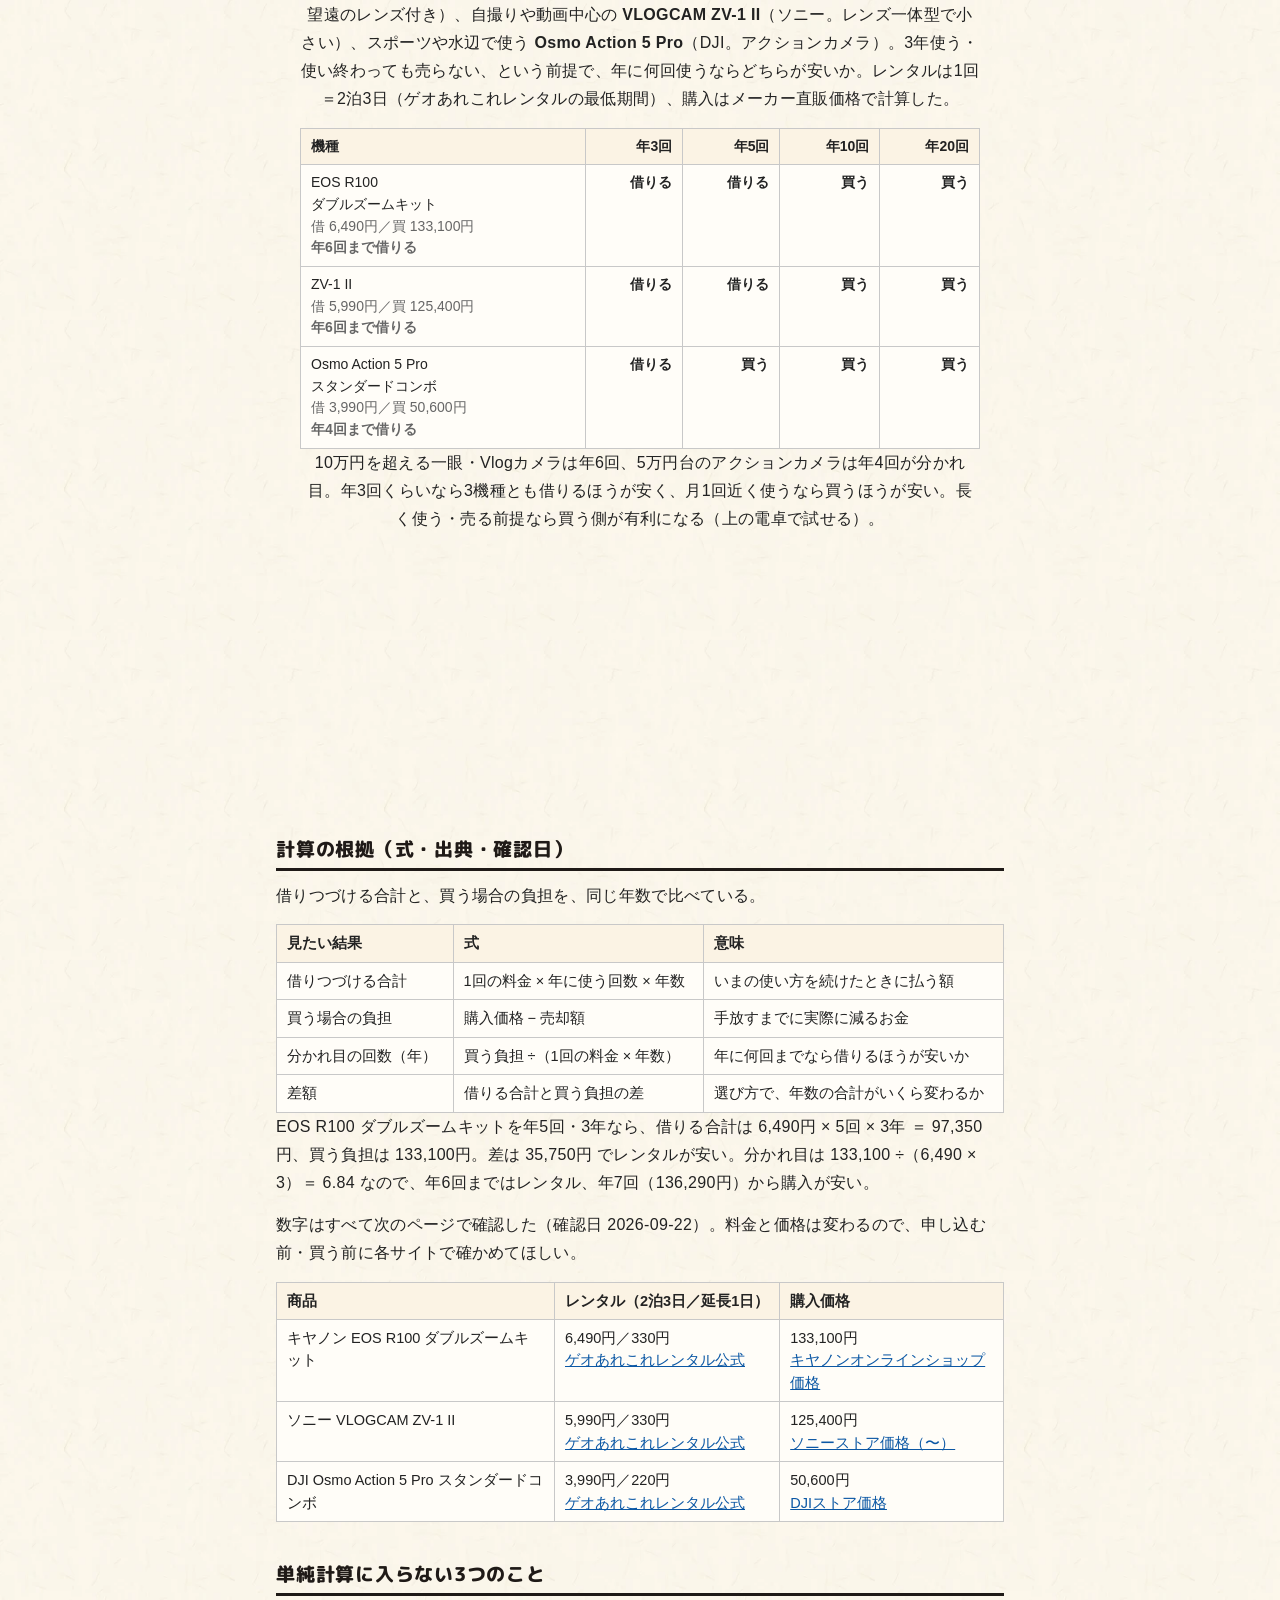
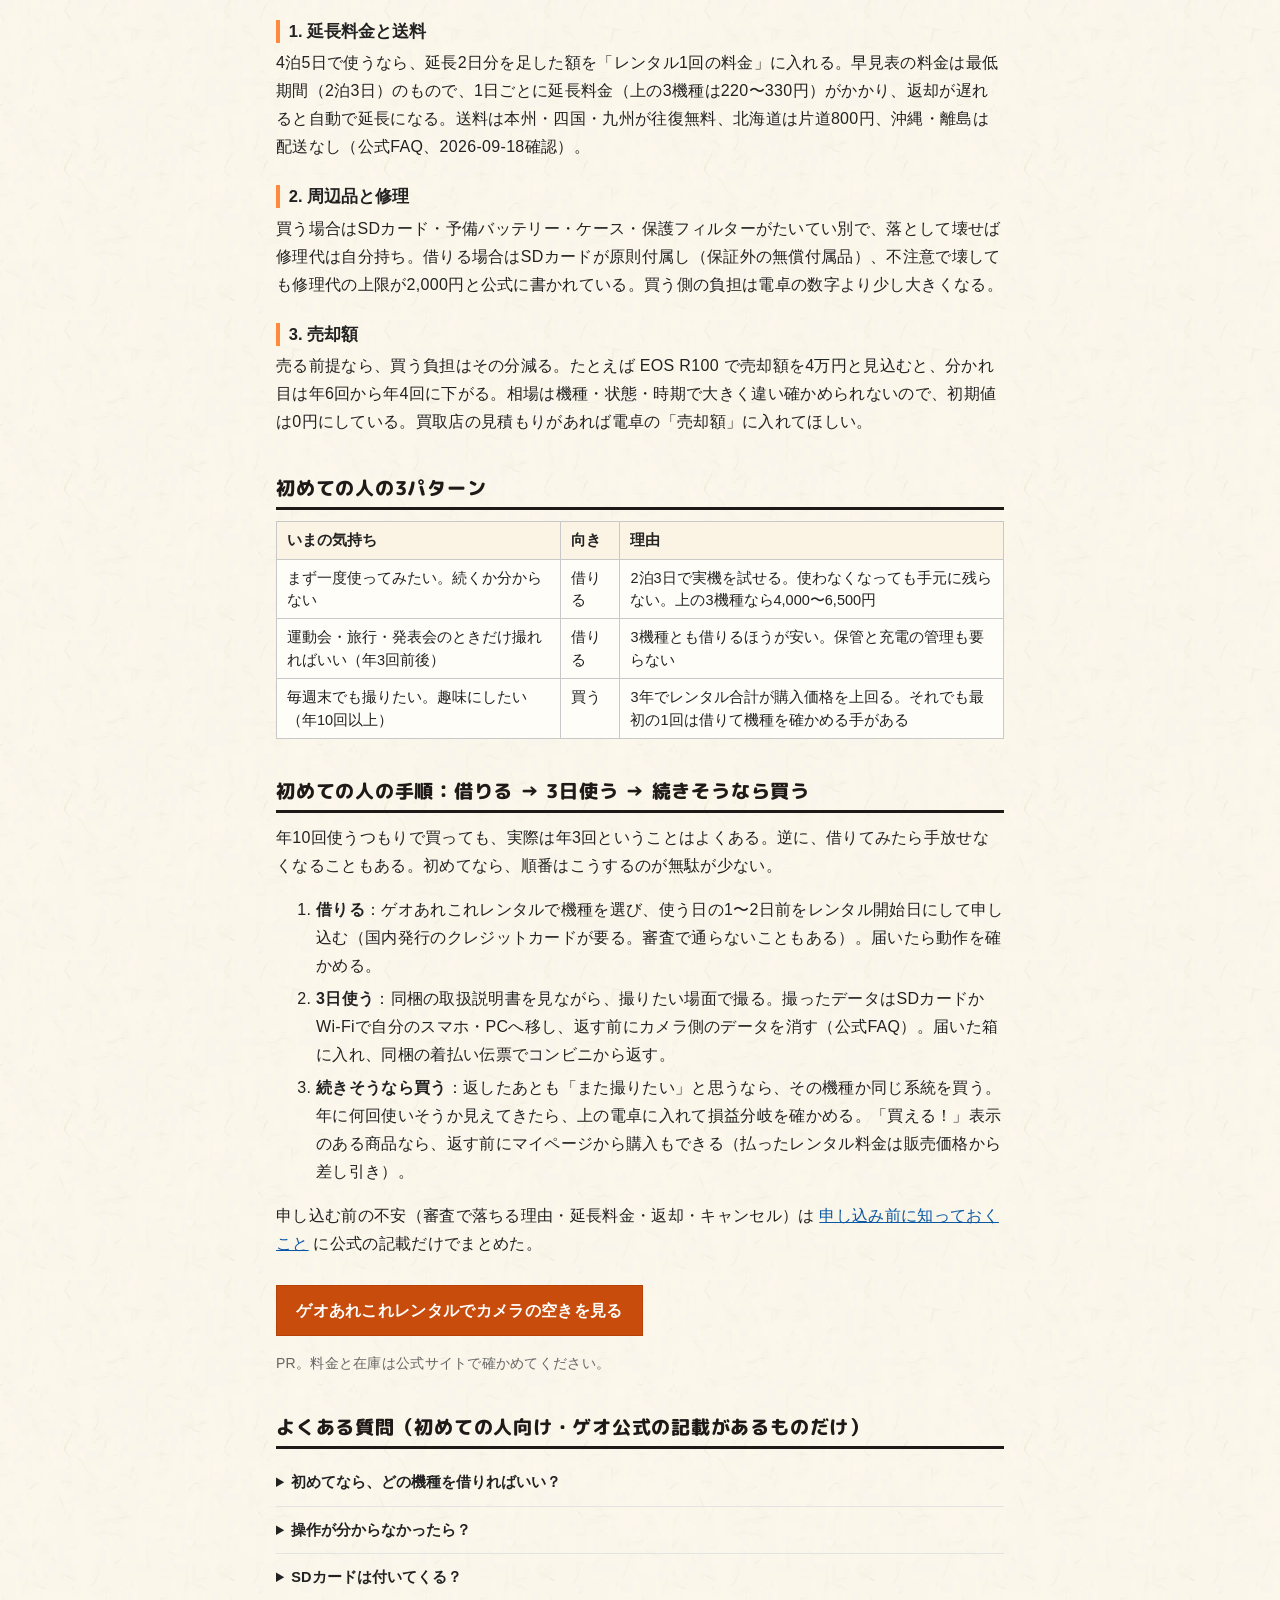
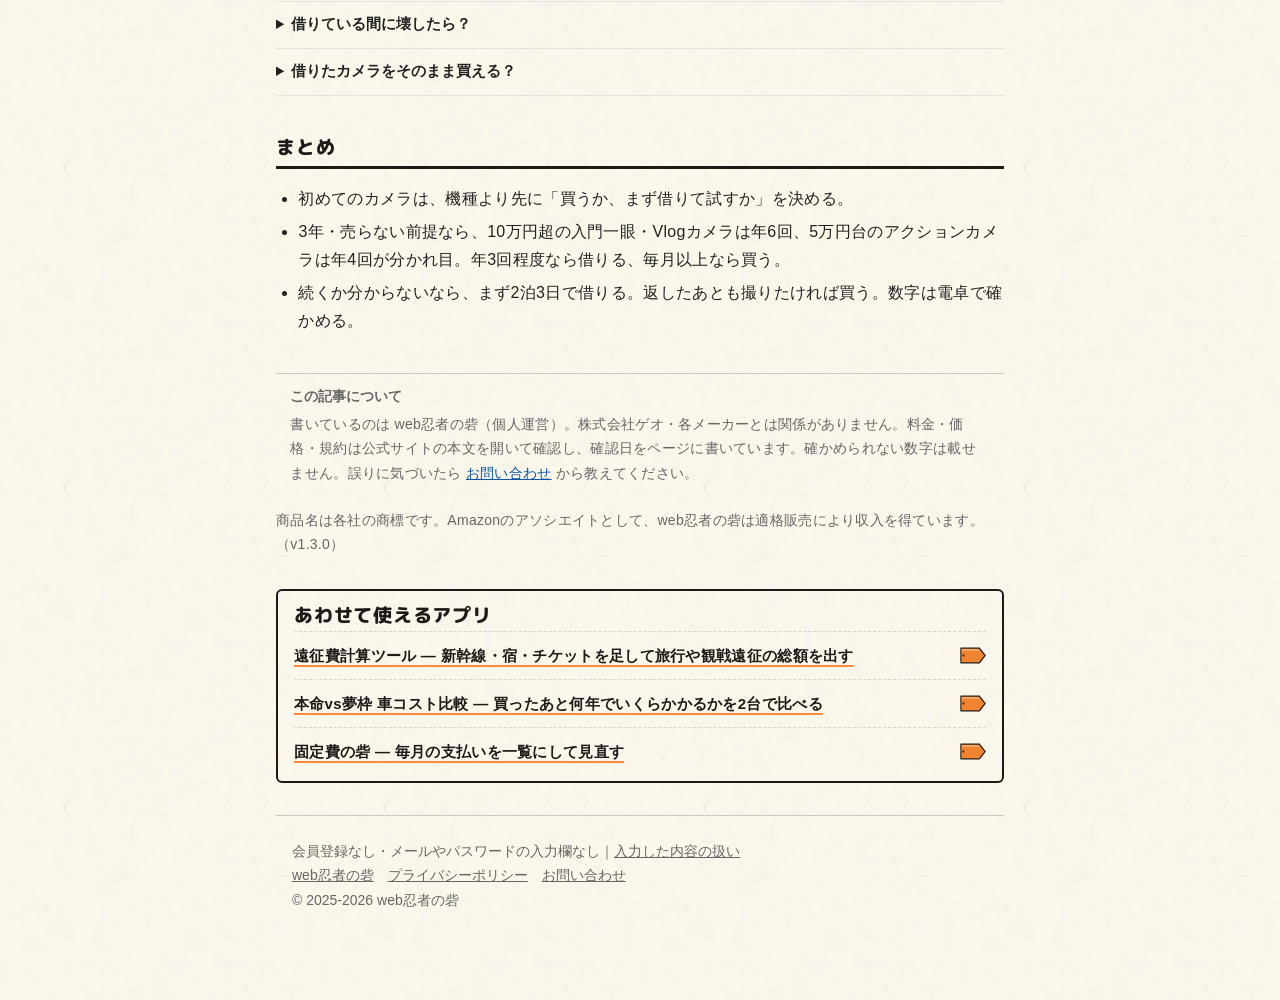
==== commit 7ea2e365: "共通フッターに「会員登録なし・メールやパスワードの入力欄なし」の1行を足す プライバシーポリシーの新しい節「入力した内容と端末への保存」へのリンクつき。  Co-Authored-By: Claude" ====
--- a/camera/index.html
+++ b/camera/index.html
@@ -36,12 +36,17 @@
 <meta name="twitter:image" content="https://rentbuy.kkpwebninja.com/ogp-camera.png?d=20260922">
 
 <!-- GA4（砦共通） -->
-<script async src="https://www.googletagmanager.com/gtag/js?id=G-2LM85GJN0L"></script>
 <script>
   window.dataLayer = window.dataLayer || [];
   function gtag(){dataLayer.push(arguments);}
-  gtag('js', new Date());
-  gtag('config', 'G-2LM85GJN0L');
+  // 本番ドメインだけで計測する（*.pages.dev に来るボットの0秒訪問で数字が崩れていたため）
+  if (/(^|\.)kkpwebninja\.com$/.test(location.hostname)) {
+    var gs = document.createElement('script'); gs.async = true;
+    gs.src = 'https://www.googletagmanager.com/gtag/js?id=G-2LM85GJN0L';
+    document.head.appendChild(gs);
+    gtag('js', new Date());
+    gtag('config', 'G-2LM85GJN0L');
+  }
 </script>
 <script async data-overlays="bottom" src="https://pagead2.googlesyndication.com/pagead/js/adsbygoogle.js?client=ca-pub-1298304917726270" crossorigin="anonymous"></script>
 
@@ -90,8 +95,8 @@
 <link href="https://fonts.googleapis.com/css2?family=M+PLUS+Rounded+1c:wght@700;800&display=swap" rel="stylesheet">
 <link href="https://fonts.googleapis.com/css2?family=Yuji+Syuku&family=RocknRoll+One&display=swap&text=%25%2C-.0123456789%40ACDEFGIJKLMOPQRSUVWZ_abcegijklmnoprstvwz%C2%A9%C3%97%C3%B7%E2%80%94%E2%86%92%E2%88%92%E3%80%81%E3%80%82%E3%80%8C%E3%80%8D%E3%80%90%E3%80%91%E3%80%9C%E3%81%82%E3%81%84%E3%81%86%E3%81%88%E3%81%8A%E3%81%8B%E3%81%8C%E3%81%8D%E3%81%8F%E3%81%90%E3%81%91%E3%81%93%E3%81%94%E3%81%95%E3%81%97%E3%81%98%E3%81%99%E3%81%9A%E3%81%9B%E3%81%9D%E3%81%9F%E3%81%A0%E3%81%A1%E3%81%A3%E3%81%A4%E3%81%A5%E3%81%A6%E3%81%A7%E3%81%A8%E3%81%A9%E3%81%AA%E3%81%AB%E3%81%AE%E3%81%AF%E3%81%B0%E3%81%B3%E3%81%B6%E3%81%B8%E3%81%B9%E3%81%BB%E3%81%BC%E3%81%BE%E3%81%BF%E3%82%80%E3%82%81%E3%82%82%E3%82%84%E3%82%88%E3%82%89%E3%82%8A%E3%82%8B%E3%82%8C%E3%82%8D%E3%82%8F%E3%82%92%E3%82%93%E3%82%A2%E3%82%A3%E3%82%A4%E3%82%A8%E3%82%AA%E3%82%AB%E3%82%AC%E3%82%AD%E3%82%AF%E3%82%B1%E3%82%B2%E3%82%B3%E3%82%B5%E3%82%B7%E3%82%B8%E3%82%B9%E3%82%BA%E3%82%BB%E3%82%BD%E3%82%BF%E3%83%80%E3%83%81%E3%83%83%E3%83%84%E3%83%86%E3%83%87%E3%83%88%E3%83%89%E3%83%8B%E3%83%8E%E3%83%90%E3%83%91%E3%83%93%E3%83%95%E3%83%96%E3%83%97%E3%83%99%E3%83%9A%E3%83%9B%E3%83%9C%E3%83%9D%E3%83%9E%E3%83%9F%E3%83%A0%E3%83%A1%E3%83%A3%E3%83%A4%E3%83%A7%E3%83%A9%E3%83%AA%E3%83%AB%E3%83%AC%E3%83%B3%E3%83%BB%E3%83%BC%E4%B8%80%E4%B8%87%E4%B8%8A%E4%B8%8B%E4%B8%8D%E4%B8%AD%E4%B9%9D%E4%BA%88%E4%BA%8B%E4%BA%A4%E4%BA%BA%E4%BB%98%E4%BB%A3%E4%BB%A5%E4%BB%B6%E4%BC%9A%E4%BC%9D%E4%BD%8E%E4%BD%93%E4%BD%95%E4%BD%9C%E4%BD%BF%E4%BE%A1%E4%BF%82%E4%BF%9D%E4%BF%AE%E5%80%8B%E5%80%99%E5%80%9F%E5%80%A4%E5%81%B4%E5%82%99%E5%84%9F%E5%85%83%E5%85%85%E5%85%88%E5%85%A5%E5%85%AC%E5%85%B7%E5%85%B8%E5%86%85%E5%86%86%E5%86%8D%E5%86%99%E5%87%BA%E5%88%86%E5%88%87%E5%88%9D%E5%88%A4%E5%88%A5%E5%88%A9%E5%89%87%E5%89%8D%E5%8A%9B%E5%8B%95%E5%8C%97%E5%8D%93%E5%8D%98%E5%8D%B4%E5%8E%9F%E5%8F%8E%E5%8F%96%E5%8F%A3%E5%8F%A4%E5%8F%B0%E5%90%84%E5%90%88%E5%90%8C%E5%90%8D%E5%90%91%E5%90%AB%E5%91%8A%E5%91%A8%E5%91%B3%E5%91%BD%E5%93%81%E5%95%86%E5%95%8F%E5%96%B6%E5%9B%9B%E5%9B%9E%E5%9B%BA%E5%9B%BD%E5%9C%A8%E5%9E%8B%E5%A0%B4%E5%A3%8A%E5%A3%B2%E5%A4%89%E5%A4%96%E5%A4%A2%E5%A4%A7%E5%A4%B1%E5%A7%8B%E5%AD%97%E5%AD%A6%E5%AE%89%E5%AE%9A%E5%AE%9F%E5%AE%BF%E5%AF%A9%E5%AF%BE%E5%B0%8F%E5%B0%91%E5%B1%8A%E5%B1%9E%E5%B2%90%E5%B3%B6%E5%B7%9E%E5%B7%AE%E5%B8%B8%E5%B9%B4%E5%B9%B9%E5%BA%83%E5%BA%97%E5%BA%A6%E5%BA%AB%E5%BB%B6%E5%BC%8F%E5%BC%95%E5%BD%93%E5%BD%A2%E5%BD%B1%E5%BE%80%E5%BE%81%E5%BE%8C%E5%BE%97%E5%BE%A9%E5%BF%83%E5%BF%8D%E6%80%96%E6%80%9D%E6%84%8F%E6%85%8B%E6%88%A6%E6%89%8B%E6%89%95%E6%89%B1%E6%8B%85%E6%8B%A0%E6%8C%81%E6%8E%A2%E6%8F%90%E6%8F%9B%E6%90%8D%E6%92%AE%E6%93%8D%E6%94%AF%E6%94%BE%E6%95%85%E6%95%99%E6%95%B0%E6%96%87%E6%96%99%E6%96%B0%E6%96%B9%E6%97%85%E6%97%A5%E6%97%A7%E6%97%A9%E6%98%8E%E6%99%82%E6%9B%B4%E6%9B%B8%E6%9C%80%E6%9C%88%E6%9C%89%E6%9C%9B%E6%9C%9F%E6%9C%AB%E6%9C%AC%E6%9D%A1%E6%9E%9A%E6%9E%9C%E6%9E%A0%E6%9F%BB%E6%A0%AA%E6%A0%B9%E6%A0%BC%E6%A1%88%E6%A2%B1%E6%A8%99%E6%A9%9F%E6%AC%84%E6%AC%A1%E6%AE%8B%E6%AE%B5%E6%AF%8E%E6%AF%94%E6%B0%97%E6%B0%B4%E6%B1%82%E6%B1%9A%E6%B1%BA%E6%B2%96%E6%B3%8A%E6%B3%95%E6%B3%A8%E6%B5%B7%E6%B6%88%E6%B8%88%E6%B8%9B%E6%BA%96%E7%82%B9%E7%84%A1%E7%84%B6%E7%89%87%E7%8A%B6%E7%90%86%E7%94%A8%E7%94%B1%E7%94%B3%E7%94%BB%E7%95%AA%E7%99%BA%E7%9A%84%E7%9B%8A%E7%9B%97%E7%9B%AE%E7%9B%B4%E7%9B%B8%E7%9C%9F%E7%9C%BC%E7%9D%80%E7%9F%A5%E7%A0%A6%E7%A0%B4%E7%A2%BA%E7%A4%BA%E7%A4%BE%E7%A5%A8%E7%A7%BB%E7%A8%8B%E7%A8%8E%E7%A8%AE%E7%A9%8D%E7%A9%BA%E7%AA%93%E7%AD%94%E7%AE%97%E7%AE%A1%E7%AE%B1%E7%B3%BB%E7%B4%84%E7%B4%90%E7%B4%94%E7%B4%9B%E7%B4%B0%E7%B5%82%E7%B5%90%E7%B5%A1%E7%B5%B1%E7%B6%9A%E7%B7%8F%E7%B7%9A%E7%B8%84%E8%80%85%E8%87%AA%E8%89%AF%E8%90%BD%E8%A1%8C%E8%A1%A8%E8%A3%9C%E8%A6%81%E8%A6%8B%E8%A6%8F%E8%A6%A7%E8%A6%B3%E8%A8%88%E8%A8%98%E8%A8%AD%E8%A8%BC%E8%A9%A6%E8%A9%B3%E8%AA%8D%E8%AA%A4%E8%AA%AC%E8%AA%AD%E8%AB%8B%E8%AD%B7%E8%B1%A1%E8%B2%A0%E8%B2%A9%E8%B2%B7%E8%B2%BB%E8%B3%87%E8%B3%AA%E8%B3%BC%E8%B6%85%E8%B6%A3%E8%B6%B3%E8%BA%AB%E8%BB%8A%E8%BB%A2%E8%BC%83%E8%BC%89%E8%BE%BA%E8%BE%BC%E8%BF%91%E8%BF%94%E9%80%81%E9%80%86%E9%80%9A%E9%80%A3%E9%80%B1%E9%81%85%E9%81%8B%E9%81%93%E9%81%95%E9%81%A0%E9%81%A9%E9%81%B8%E9%83%A8%E9%85%8D%E9%87%91%E9%95%B7%E9%96%80%E9%96%8B%E9%96%93%E9%96%A2%E9%99%90%E9%9A%9B%E9%9A%9C%E9%9A%A0%E9%9B%A2%E9%9B%A3%E9%9B%BB%E9%9D%A2%E9%A0%85%E9%A0%86%E9%A1%8D%E9%A7%84%EF%BC%81%EF%BC%88%EF%BC%89%EF%BC%8B%EF%BC%8F%EF%BC%9A%EF%BC%9D%EF%BC%9F%EF%BD%9C" rel="stylesheet">
 <!-- 共通部品 D4（kkp-kit を kit/ にコピーしたもの。中は手で直さず kkp-kit 側で直して sync.sh） -->
-<link rel="stylesheet" href="/kit/kit.css?v=6f47ed7">
-<script src="/kit/kit.js?v=6f47ed7" defer></script>
+<link rel="stylesheet" href="/kit/kit.css?v=0da92e0">
+<script src="/kit/kit.js?v=0da92e0" defer></script>
 <link rel="stylesheet" href="/style.css?v=20261123">
 <!-- kkp-rel-d4:start -->
 <style id="kkp-rel-d4">
@@ -279,6 +284,7 @@
 </div>
 
 <footer class="site-foot"><div class="in">
+  <div class="kkp-anshin">会員登録なし・メールやパスワードの入力欄なし｜<a href="https://privacypolicy.kkpwebninja.com/#nyuryoku" target="_blank" rel="noopener">入力した内容の扱い</a></div>
   <a href="https://kkpwebninja.com/">web忍者の砦</a><a href="https://privacypolicy.kkpwebninja.com/">プライバシーポリシー</a><a href="https://kkpwebninja.com/otoiawase">お問い合わせ</a>
   <div>© 2025-2026 web忍者の砦</div>
 </div></footer>
--- a/kit/kit.css
+++ b/kit/kit.css
@@ -36,9 +36,9 @@
 
 /* ---------- ボタン（主＝木札／副／小／大） ---------- */
 .k-btn{display:inline-flex;align-items:center;justify-content:center;font-family:var(--k-bold);font-weight:400;letter-spacing:.04em;line-height:1.2;font-feature-settings:"palt" 1;text-decoration:none;cursor:pointer;transition:transform .08s,box-shadow .08s,filter .08s,background .15s;-webkit-tap-highlight-color:transparent}
-/* 主ボタン: 2026-11-09 ユーザー承認で全サイト「平らなオレンジ＋墨の枠」に統一（木目の板はやめた。10/30の配色調査・ワードウルフ等5サイトの試しを kit に取り込み）。色は --k-btn-main（既定 #f26a1b） */
+/* 主ボタン: 2026-11-24 文字を17→19pxに（白×#f26a1b は 3.06:1。WCAG/HIG の大きな太字＝3:1 を満たすため・ユーザー承認A）。2026-11-09 ユーザー承認で全サイト「平らなオレンジ＋墨の枠」に統一（木目の板はやめた。10/30の配色調査・ワードウルフ等5サイトの試しを kit に取り込み）。色は --k-btn-main（既定 #f26a1b） */
 :root{--k-btn-main:#f26a1b;--k-navy:#2b3768}
-.k-btn-main{position:relative;min-height:56px;padding:0 22px;border:3px solid var(--k-sumi);border-radius:14px;background:var(--k-btn-main);color:#fff;font-size:17px;text-shadow:0 1px 0 var(--k-sumi),1px 0 0 var(--k-sumi),0 -1px 0 var(--k-sumi),-1px 0 0 var(--k-sumi);filter:drop-shadow(4px 4px 0 var(--k-sumi));white-space:nowrap}
+.k-btn-main{position:relative;min-height:56px;padding:0 22px;border:3px solid var(--k-sumi);border-radius:14px;background:var(--k-btn-main);color:#fff;font-size:19px;text-shadow:0 1px 0 var(--k-sumi),1px 0 0 var(--k-sumi),0 -1px 0 var(--k-sumi),-1px 0 0 var(--k-sumi);filter:drop-shadow(4px 4px 0 var(--k-sumi));white-space:nowrap}
 .k-btn-main:hover,.k-btn-main:disabled,.k-btn-main[disabled]{background:var(--k-btn-main)}
 .k-btn-main::after{content:"";position:absolute;inset:0;border-radius:11px;pointer-events:none;background:linear-gradient(110deg,transparent 38%,rgba(255,255,255,.45) 50%,transparent 62%) no-repeat;background-size:260% 100%;background-position:120% 0;transition:background-position .7s ease}
 .k-btn-main:hover::after,.k-btn-main:focus-visible::after{background-position:-20% 0}
@@ -768,3 +768,65 @@
 .k-talk.a>p::before{left:auto;right:-9px;border:0;border-right:2px solid #efc98a;border-top:2px solid #efc98a}
 @media(max-width:420px){.k-talk>img{width:52px;height:52px}}
 @media print{.k-talks{display:none}}
+
+/* ===== アプリのような操作感（2026-11-23）=====
+   スマホで「Webページを触っている感じ」を減らす小さな決まり。見た目は変えない。
+   1) 入力欄を押しても画面が勝手に拡大しない（iOS は 16px 未満の入力欄で拡大する）
+   2) ボタンのダブルタップ拡大の待ちをなくし、押した瞬間に反応する
+   3) ボタンを長押ししても文字選択やメニューが出ない
+   4) 同じサイト内のページ移動をふわっと切り替える（対応ブラウザだけ。動きを減らす設定の人には出さない） */
+@media (pointer:coarse){
+  input:not([type=checkbox]):not([type=radio]):not([type=range]):not([type=color]),select,textarea{font-size:16px!important}
+}
+a,button,summary,label,select,[role=button],input[type=checkbox],input[type=radio]{touch-action:manipulation}
+button,[role=button],.k-btn{-webkit-user-select:none;user-select:none;-webkit-touch-callout:none}
+@media (prefers-reduced-motion:no-preference){
+  @view-transition{navigation:auto}
+  ::view-transition-old(root),::view-transition-new(root){animation-duration:.18s}
+}
+
+/* ===== 商品カード（アフィリエイト・2026-11-26）=====
+   すでに貼ってあるアフィリのリンクを「楽天の商品画像＋商品名＋1行＋ボタン」のカードにする。手本は砦の /block/ と年末ゲーム記事のマリオ花札。
+   約束: PR の表記を必ず出す／画像は楽天の商品画像（thumbnail.image.rakuten.co.jp・Amazon の画像は直接読まない）／値段は書かない／
+         楽天＝赤い「楽天で見る」、Amazon＝白い「Amazonで探す」（文字だけ）。クリックは kit.js が gtag('event','toride_click') を送る。
+   <aside class="k-aff" data-zone="affiliate_ito_compare">
+     <p class="k-aff-h"><span class="k-aff-pr">PR</span>見出し</p>
+     <div class="k-aff-item">
+       <a class="k-aff-img" href="楽天のリンク" target="_blank" rel="nofollow sponsored noopener" data-store="rakuten" data-item="rainbow"><img src="https://thumbnail.image.rakuten.co.jp/@0_mall/…jpg?_ex=200x200" width="88" height="88" loading="lazy" alt="商品の箱"></a>
+       <div class="k-aff-txt"><b>商品名</b><span class="k-aff-desc">1行の説明</span>
+         <div class="k-aff-btns"><a class="k-aff-rakuten" href="…" …>楽天で見る</a><a class="k-aff-amazon" href="…" …>Amazonで探す</a></div></div>
+     </div>
+   </aside> */
+.k-aff{border:1px solid #d9cbb5;border-radius:6px;padding:8px 10px 10px;margin:14px 0 18px;background:#fffdf8;color:#3d3427;text-align:left}
+.k-aff-h{display:flex;align-items:center;gap:6px;margin:0 0 4px;font-size:14px;font-weight:700;line-height:1.5;color:#4a3f37}
+.k-aff-pr{flex:none;font-size:12px;border:1px solid #8a7d6b;color:#5b5047;padding:0 4px;border-radius:3px;line-height:1.5;font-weight:400;letter-spacing:0}
+.k-aff-lead{margin:0 0 6px;font-size:14px;line-height:1.6;color:#3d3427}
+.k-aff-item{display:flex;gap:10px;align-items:center;padding:8px 0;border-top:1px dashed #e4d8c4}
+.k-aff-h+.k-aff-item,.k-aff>.k-aff-item:first-child{border-top:0}
+.k-aff-img{flex:none;display:block;width:88px;height:88px;border-radius:4px;background:#fff;overflow:hidden;line-height:0}
+.k-aff-img img{width:100%;height:100%;object-fit:contain;display:block;margin:0;border:0}
+.k-aff-txt{flex:1;min-width:0;font-size:14px;line-height:1.5;color:#3d3427}
+.k-aff-txt b{display:block;font-size:15px;line-height:1.4;color:#2b231d}
+.k-aff-desc{display:block;font-size:14px;line-height:1.5;color:#5b5047}
+.k-aff-btns{display:flex;flex-wrap:wrap;gap:6px;margin-top:6px}
+.k-aff .k-aff-btns>a[href]{flex:1 1 96px;min-width:fit-content;font-family:var(--k-head);min-height:44px;box-sizing:border-box;display:flex;align-items:center;justify-content:center;padding:0 6px;font-size:14px;font-weight:700;line-height:1.2;border:1.5px solid #3d3427;border-radius:6px;color:#3d3427!important;background:#fff!important;text-decoration:none!important;text-decoration-line:none!important;white-space:nowrap;box-shadow:none;text-shadow:none;letter-spacing:0}
+.k-aff .k-aff-btns>a.k-aff-rakuten[href]{background:#bf0000!important;border-color:#bf0000;color:#fff!important}
+.k-aff .k-aff-btns>a[href]::after,.k-aff .k-aff-btns>a[href]::before{content:none}
+.k-aff a.k-aff-img[href]{text-decoration:none!important;border:0}
+.k-aff-note{margin:6px 0 0;font-size:14px;line-height:1.5;color:#5b5047}
+/* 比べる表の中などで1商品だけ置くとき: <div class="k-aff k-aff-solo"><div class="k-aff-item">…<b><span class="k-aff-pr">PR</span>商品名</b>… */
+.k-aff-solo{margin:8px 0 0;padding:4px 10px}
+.k-aff-solo .k-aff-item{border-top:0;padding:6px 0}
+.k-aff-txt b .k-aff-pr{display:inline-block;margin-right:6px;vertical-align:2px;font-size:12px}
+.k-aff-desc a{color:#7a4a12;text-decoration:underline}
+/* 同じ種類の商品が5つ以上並ぶときは横に流す（縦に長くしない）: <div class="k-aff-scroll"><div class="k-aff-item">…</div>…</div> */
+.k-aff-scroll{display:flex;gap:8px;overflow-x:auto;overscroll-behavior-x:contain;scroll-snap-type:x proximity;padding:2px 2px 8px;margin:4px 0 0;-webkit-overflow-scrolling:touch}
+.k-aff-scroll .k-aff-item{flex:0 0 136px;flex-direction:column;align-items:stretch;gap:6px;padding:8px;border:1px solid #e4d8c4;border-radius:6px;background:#fff;scroll-snap-align:start}
+.k-aff-scroll .k-aff-img{width:100%;height:100px}
+.k-aff-scroll .k-aff-txt b{font-size:14px}
+.k-aff-scroll .k-aff-desc{font-size:14px;line-height:1.4}
+.k-aff-scroll .k-aff-btns{flex-direction:column}
+.k-aff .k-aff-scroll .k-aff-btns>a[href]{flex:none;min-width:0}
+.k-aff-hint{margin:0;font-size:14px;color:#5b5047}
+@media (max-width:360px){.k-aff-img{width:72px;height:72px}}
+@media print{.k-aff{display:none}}
--- a/style.css
+++ b/style.css
@@ -164,3 +164,5 @@
 /* 2026-11-23 答え（借りる／買う）の直後に、その答えに沿う案件を1つ。内訳の表はその下 */
 .result .ctanote{margin-bottom:.9rem}
 .result .rfrom{font-size:13px;color:var(--sub);margin:0 0 .2rem}
+/* 2026-11-23 答えの後の「次の道具へ」1行（押しやすい高さ） */
+#xEnsei{display:inline-flex;align-items:center;min-height:44px;margin:.2rem 0 .3rem;font-size:15px}
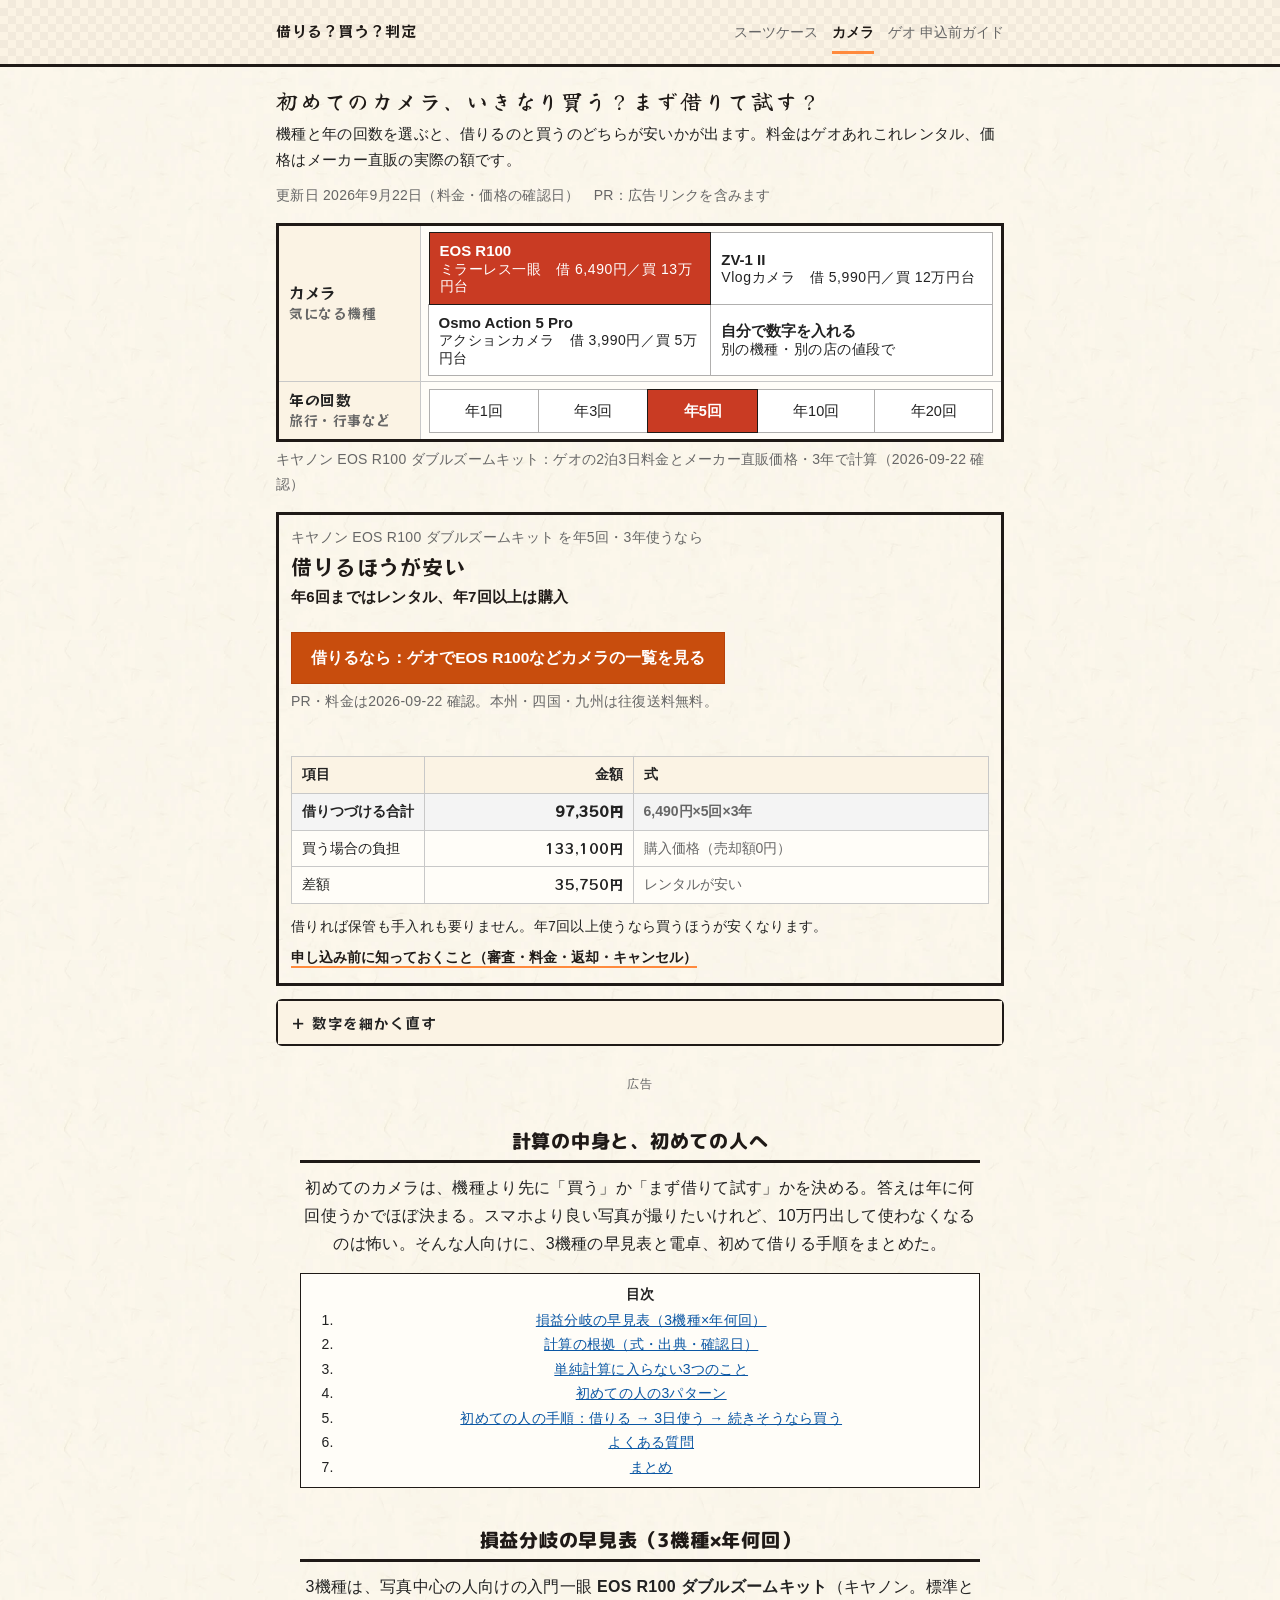
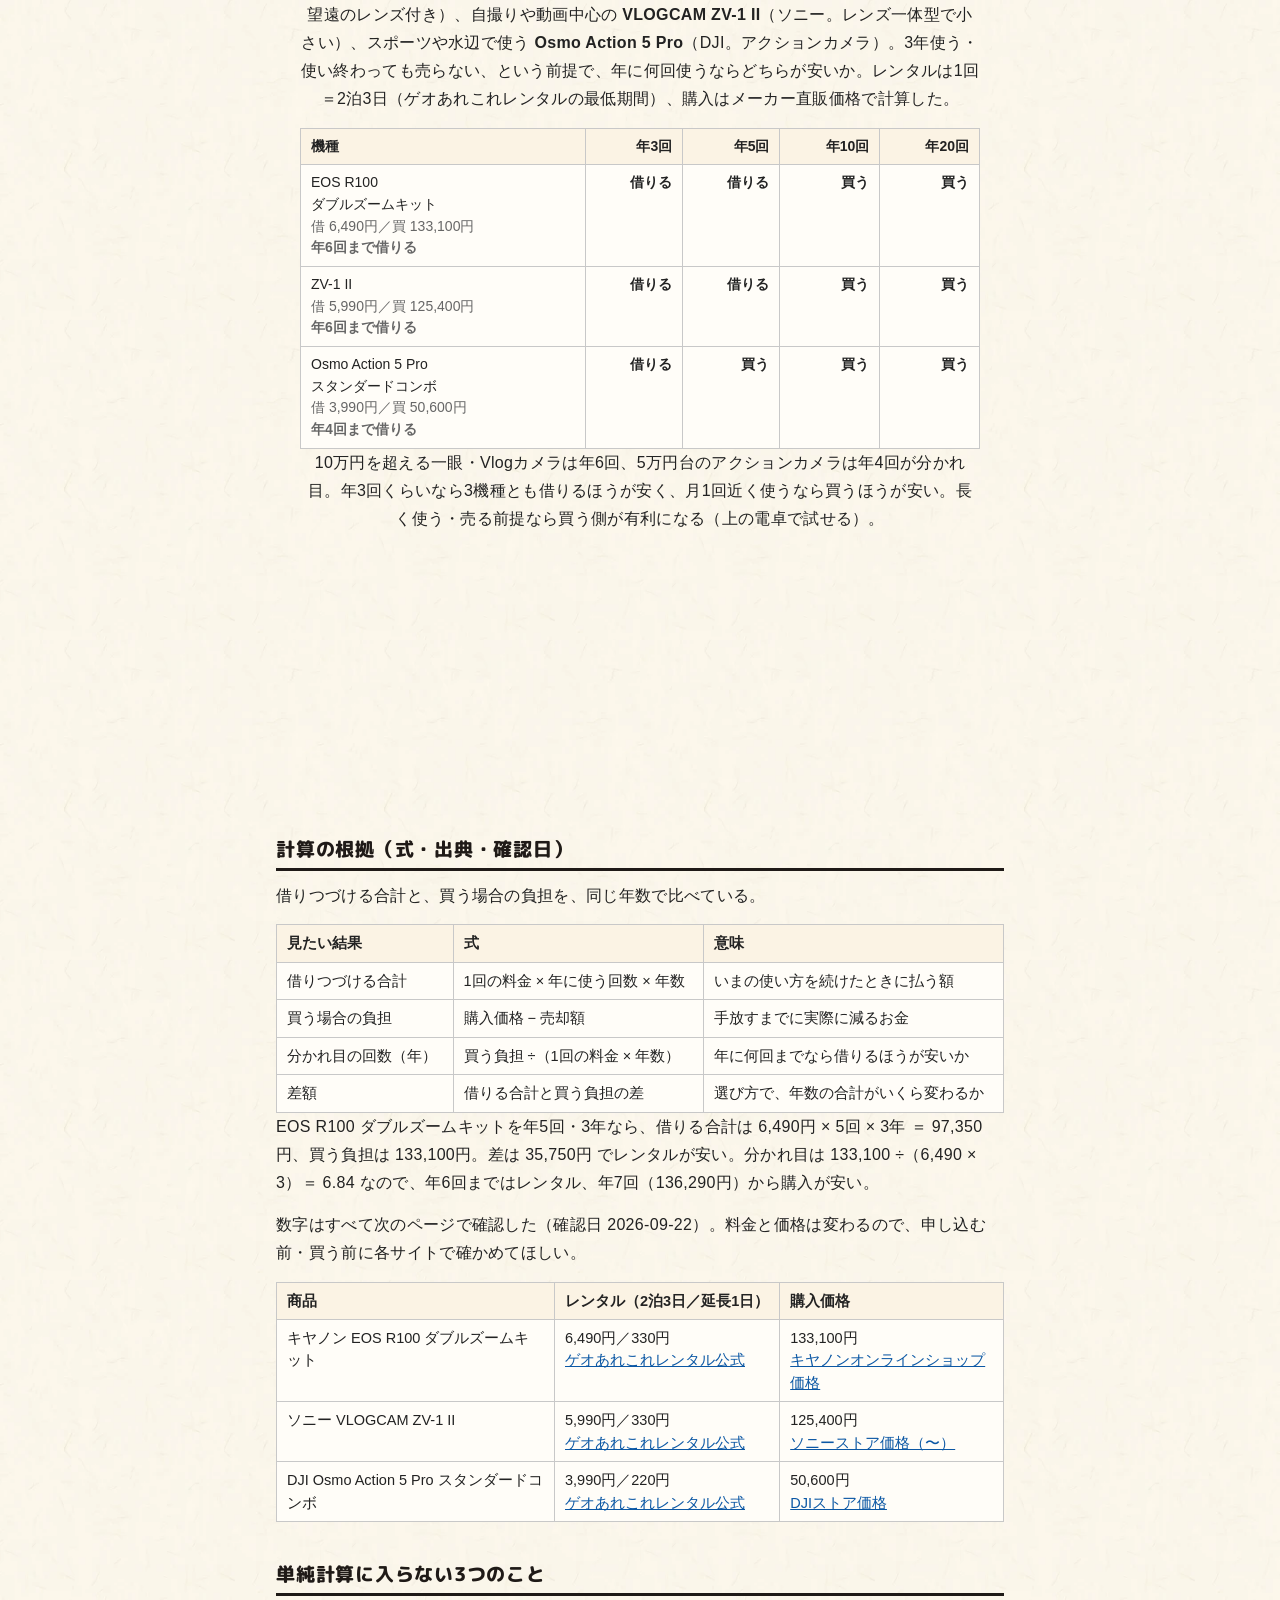
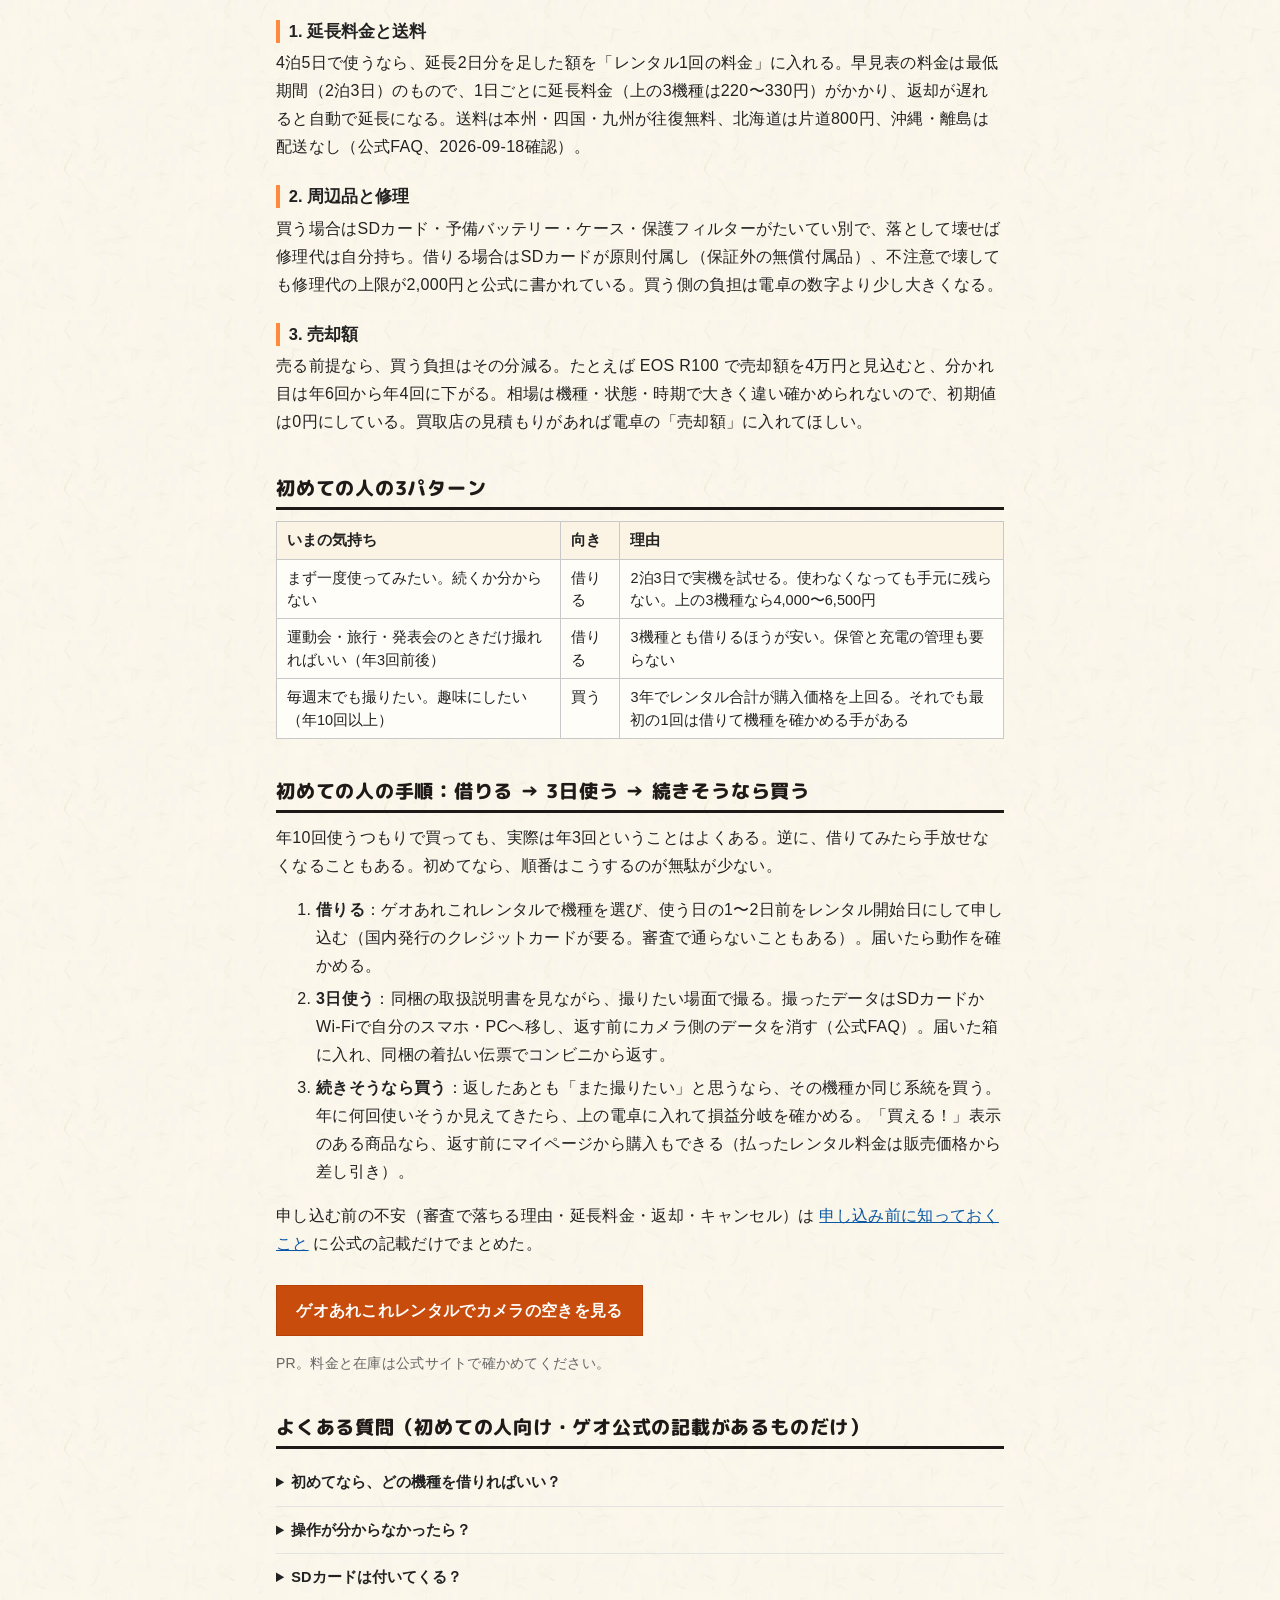
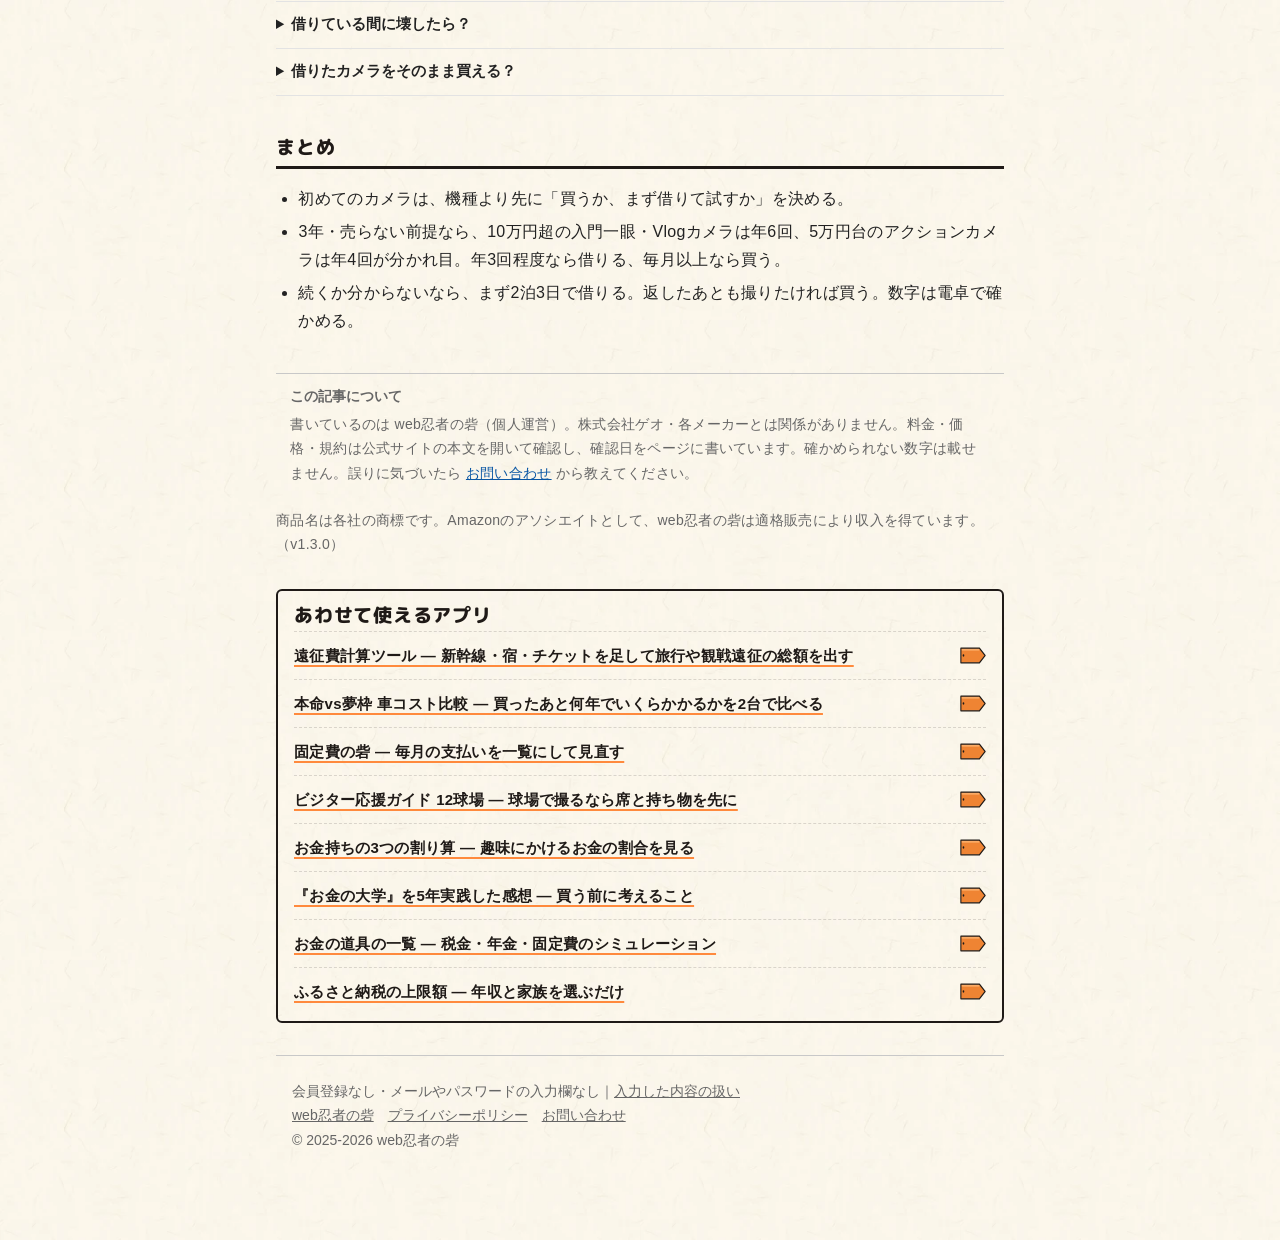
==== commit d16f0c7f: "関連のk-mapに旅と観戦（遠征・球場ガイド・順位表）を足す。カメラとゲオのページは関連欄を統一フッターの上へ移しリンクを足す Co-Authored-By: Claude Opus 5.5 <nor" ====
--- a/camera/index.html
+++ b/camera/index.html
@@ -274,14 +274,20 @@
 <p class="note" style="margin:.8rem 0 0">商品名は各社の商標です。Amazonのアソシエイトとして、web忍者の砦は適格販売により収入を得ています。（v1.3.0）</p>
 </main>
 
-<!-- WEBNINJA_UNIFIED_FOOTER -->
 <!-- WEBNINJA_RELATED_APPS -->
 <div class="related kkp-rel">
   <b>あわせて使えるアプリ</b>
   <a href="https://ensei.kkpwebninja.com/">遠征費計算ツール — 新幹線・宿・チケットを足して旅行や観戦遠征の総額を出す</a>
   <a href="https://car.kkpwebninja.com/">本命vs夢枠 車コスト比較 — 買ったあと何年でいくらかかるかを2台で比べる</a>
   <a href="https://kotei.kkpwebninja.com/">固定費の砦 — 毎月の支払いを一覧にして見直す</a>
-</div>
+  <a href="https://npb-magic.kkpwebninja.com/stadium/">ビジター応援ガイド 12球場 — 球場で撮るなら席と持ち物を先に</a>
+  <a href="https://3warizan.kkpwebninja.com/">お金持ちの3つの割り算 — 趣味にかけるお金の割合を見る</a>
+  <a href="https://kkpwebninja.com/blog/book/okane-no-daigaku-5nen">『お金の大学』を5年実践した感想 — 買う前に考えること</a>
+  <a href="https://kkpwebninja.com/money/">お金の道具の一覧 — 税金・年金・固定費のシミュレーション</a>
+  <a href="https://kkpwebninja.com/furusato/">ふるさと納税の上限額 — 年収と家族を選ぶだけ</a>
+</div>
+
+<!-- WEBNINJA_UNIFIED_FOOTER -->
 
 <footer class="site-foot"><div class="in">
   <div class="kkp-anshin">会員登録なし・メールやパスワードの入力欄なし｜<a href="https://privacypolicy.kkpwebninja.com/#nyuryoku" target="_blank" rel="noopener">入力した内容の扱い</a></div>
